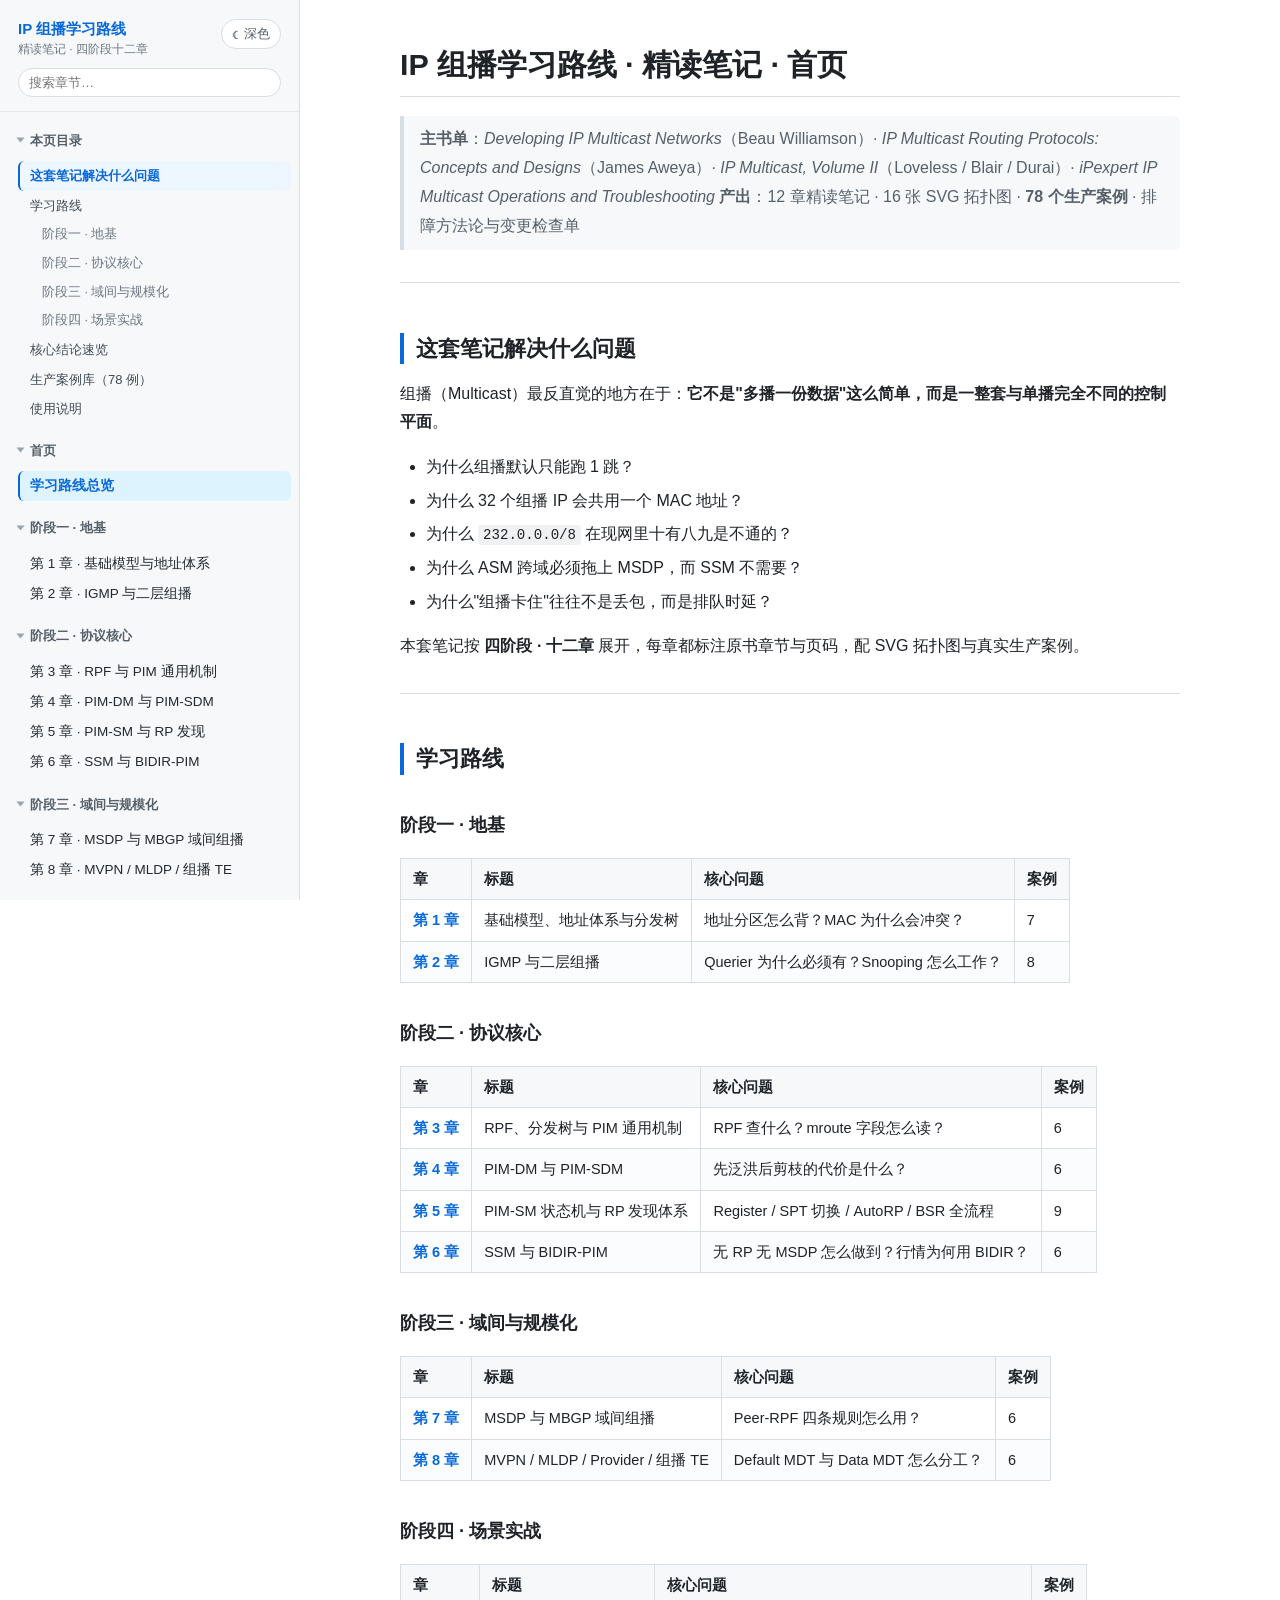
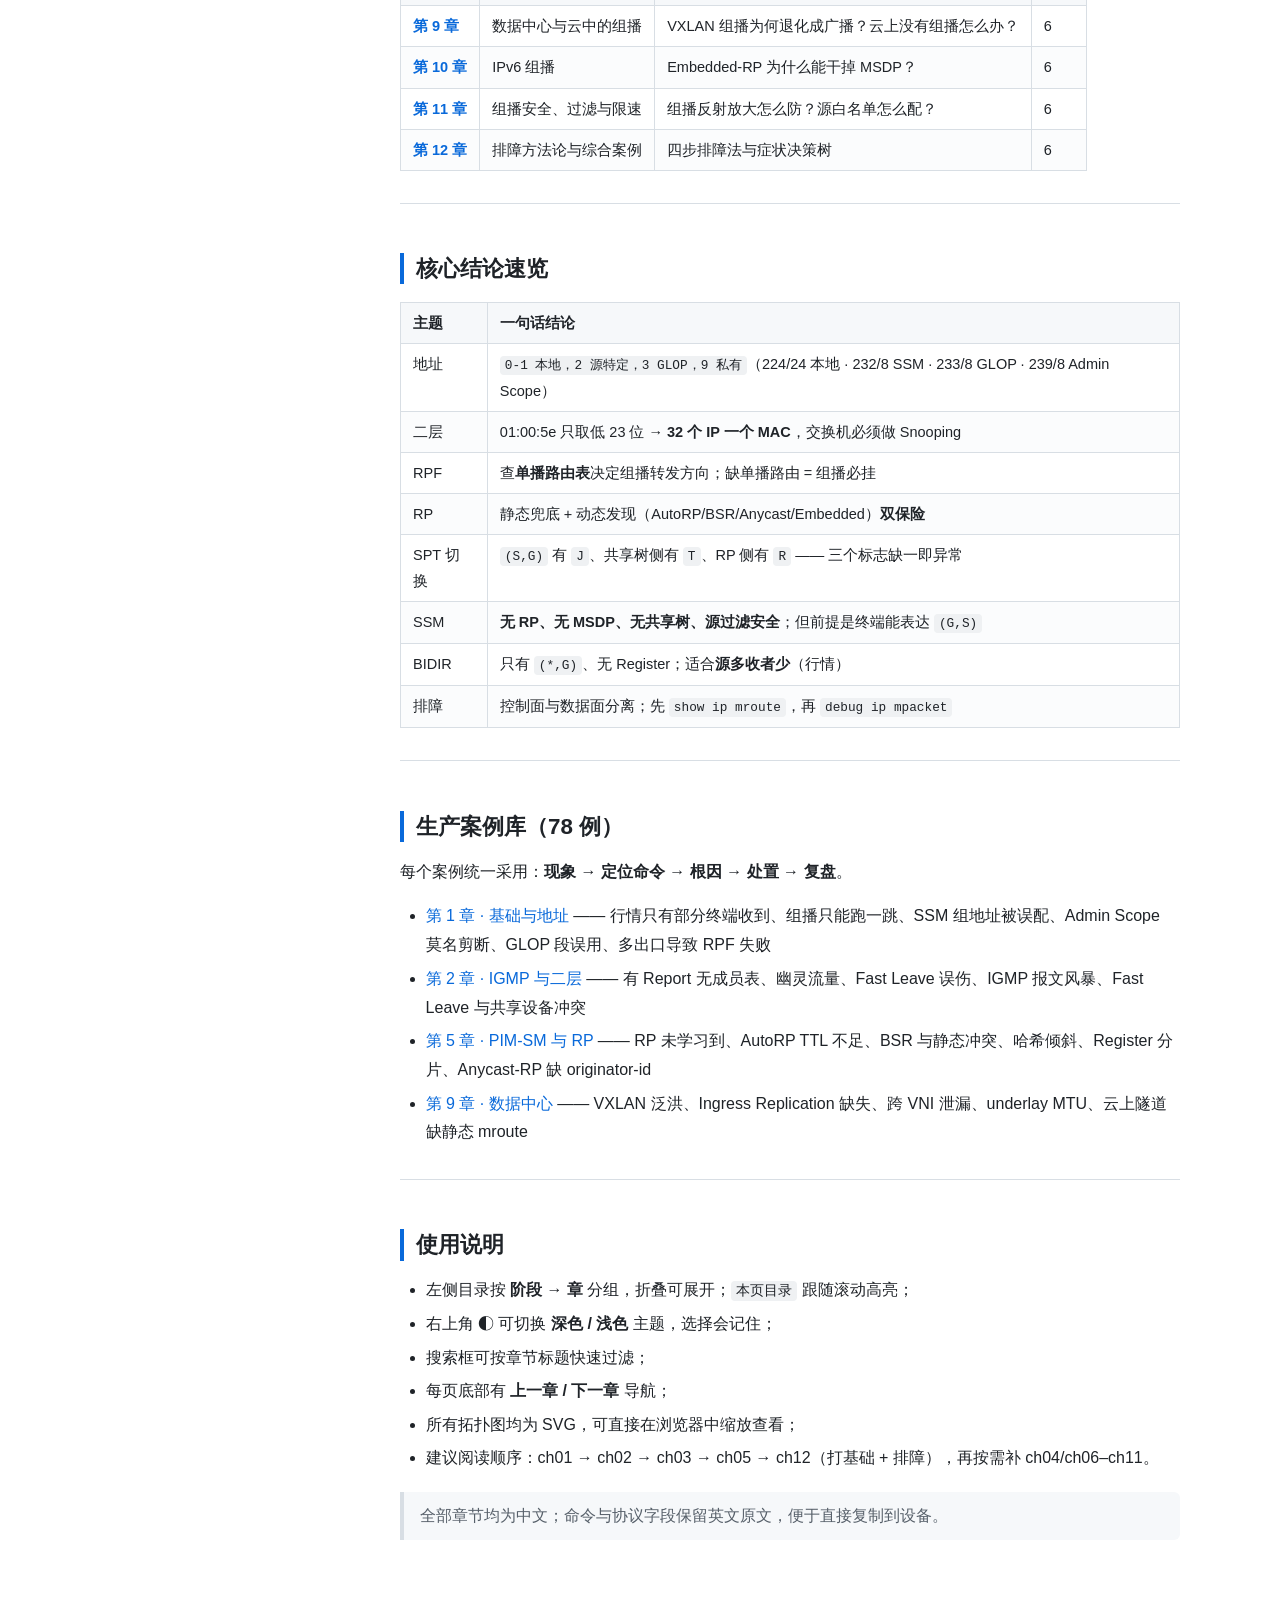
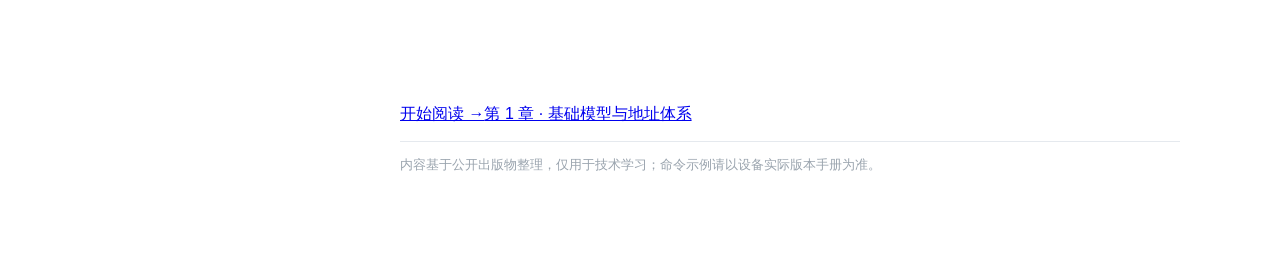
==== index.html @ 92fbea59 "IP 组播学习路线：四阶段十二章精读笔记 + 静态站点" ====
<!DOCTYPE html>
<html lang="zh-CN">
<head>
<meta charset="utf-8">
<meta name="viewport" content="width=device-width, initial-scale=1">
<title>学习路线总览 · IP 组播学习路线</title>
<meta name="description" content="IP 组播学习路线：四阶段十二章精读笔记，78 个生产案例，16 张 SVG 拓扑图。">
<link rel="icon" href="data:image/svg+xml,<svg xmlns='http://www.w3.org/2000/svg' viewBox='0 0 32 32'><rect width='32' height='32' rx='6' fill='%230969da'/><circle cx='16' cy='16' r='4' fill='white'/><circle cx='16' cy='6' r='2.6' fill='white'/><circle cx='25' cy='21' r='2.6' fill='white'/><circle cx='7' cy='21' r='2.6' fill='white'/><path d='M16 10.6V8.6M18.9 17.6l3.4 2M13.1 17.6l-3.4 2' stroke='white' stroke-width='1.6'/></svg>">
<link rel="stylesheet" href="assets/css/site.css">
<script>
/* 尽早写入主题，避免刷新时闪白 */
(function () {
  var saved = null;
  try { saved = localStorage.getItem('mc-theme'); } catch (e) {}
  var dark = window.matchMedia && window.matchMedia('(prefers-color-scheme: dark)').matches;
  document.documentElement.setAttribute('data-theme', saved || (dark ? 'dark' : 'light'));
})();
</script>
</head>
<body>
<div class="progress" id="progress"></div>
<input type="checkbox" id="nav-toggle" hidden>
<label for="nav-toggle" class="nav-toggle-btn">☰ 目录</label>

<button type="button" class="theme-toggle floating" data-theme-toggle aria-label="切换深色/浅色主题" title="切换深色/浅色主题">
  <span class="theme-icon" aria-hidden="true">◐</span><span class="theme-text">深色</span>
</button>

<aside class="sidebar">
  <div class="brand">
    <div class="brand-row">
      <a href="index.html">IP 组播学习路线<span>精读笔记 · 四阶段十二章</span></a>
      <button type="button" class="theme-toggle" data-theme-toggle aria-label="切换深色/浅色主题" title="切换深色/浅色主题">
        <span class="theme-icon" aria-hidden="true">◐</span><span class="theme-text">深色</span>
      </button>
    </div>
    <div class="search-wrap">
      <input type="search" id="nav-search" placeholder="搜索章节…" autocomplete="off" aria-label="搜索章节">
    </div>
  </div>

  <nav class="nav">
    <details class="group" id="page-toc-group" open>
      <summary>本页目录</summary>
      <ul class="toc" id="toc-list"></ul>
    </details>

    <details class="group" id="home-group" open>
      <summary>首页</summary>
      <ul><li><a href="index.html" data-path="index.html">学习路线总览</a></li></ul>
    </details>
    <details class="group part" data-part="阶段一" open>
      <summary>阶段一 · 地基</summary>
      <ul>
        <li><a href="chapters/ch01-basics.html" data-path="chapters/ch01-basics.html">第 1 章 · 基础模型与地址体系</a></li>
        <li><a href="chapters/ch02-igmp-l2.html" data-path="chapters/ch02-igmp-l2.html">第 2 章 · IGMP 与二层组播</a></li>
      </ul>
    </details>
    <details class="group part" data-part="阶段二" open>
      <summary>阶段二 · 协议核心</summary>
      <ul>
        <li><a href="chapters/ch03-rpf-pim-basics.html" data-path="chapters/ch03-rpf-pim-basics.html">第 3 章 · RPF 与 PIM 通用机制</a></li>
        <li><a href="chapters/ch04-pim-dm.html" data-path="chapters/ch04-pim-dm.html">第 4 章 · PIM-DM 与 PIM-SDM</a></li>
        <li><a href="chapters/ch05-pim-sm-rp.html" data-path="chapters/ch05-pim-sm-rp.html">第 5 章 · PIM-SM 与 RP 发现</a></li>
        <li><a href="chapters/ch06-ssm-bidir.html" data-path="chapters/ch06-ssm-bidir.html">第 6 章 · SSM 与 BIDIR-PIM</a></li>
      </ul>
    </details>
    <details class="group part" data-part="阶段三" open>
      <summary>阶段三 · 域间与规模化</summary>
      <ul>
        <li><a href="chapters/ch07-msdp-mbgp.html" data-path="chapters/ch07-msdp-mbgp.html">第 7 章 · MSDP 与 MBGP 域间组播</a></li>
        <li><a href="chapters/ch08-mvpn-scale.html" data-path="chapters/ch08-mvpn-scale.html">第 8 章 · MVPN / MLDP / 组播 TE</a></li>
      </ul>
    </details>
    <details class="group part" data-part="阶段四" open>
      <summary>阶段四 · 场景实战</summary>
      <ul>
        <li><a href="chapters/ch09-datacenter-cloud.html" data-path="chapters/ch09-datacenter-cloud.html">第 9 章 · 数据中心与云中的组播</a></li>
        <li><a href="chapters/ch10-ipv6-multicast.html" data-path="chapters/ch10-ipv6-multicast.html">第 10 章 · IPv6 组播</a></li>
        <li><a href="chapters/ch11-security.html" data-path="chapters/ch11-security.html">第 11 章 · 组播安全与过滤</a></li>
        <li><a href="chapters/ch12-troubleshooting.html" data-path="chapters/ch12-troubleshooting.html">第 12 章 · 排障方法论</a></li>
      </ul>
    </details>
  </nav>
</aside>

<label for="nav-toggle" class="backdrop"></label>

<main class="main">
  <article class="content">
<h1 id="ip">IP 组播学习路线 · 精读笔记 · 首页</h1>
<blockquote>
<p><strong>主书单</strong>：<em>Developing IP Multicast Networks</em>（Beau Williamson）· <em>IP Multicast Routing Protocols: Concepts and Designs</em>（James Aweya）· <em>IP Multicast, Volume II</em>（Loveless / Blair / Durai）· <em>iPexpert IP Multicast Operations and Troubleshooting</em>
<strong>产出</strong>：12 章精读笔记 · 16 张 SVG 拓扑图 · <strong>78 个生产案例</strong> · 排障方法论与变更检查单</p>
</blockquote>
<hr />
<h2 id="_1">这套笔记解决什么问题</h2>
<p>组播（Multicast）最反直觉的地方在于：<strong>它不是"多播一份数据"这么简单，而是一整套与单播完全不同的控制平面</strong>。</p>
<ul>
<li>为什么组播默认只能跑 1 跳？</li>
<li>为什么 32 个组播 IP 会共用一个 MAC 地址？</li>
<li>为什么 <code>232.0.0.0/8</code> 在现网里十有八九是不通的？</li>
<li>为什么 ASM 跨域必须拖上 MSDP，而 SSM 不需要？</li>
<li>为什么"组播卡住"往往不是丢包，而是排队时延？</li>
</ul>
<p>本套笔记按 <strong>四阶段 · 十二章</strong> 展开，每章都标注原书章节与页码，配 SVG 拓扑图与真实生产案例。</p>
<hr />
<h2 id="_2">学习路线</h2>
<h3 id="_3">阶段一 · 地基</h3>
<table>
<thead>
<tr>
<th>章</th>
<th>标题</th>
<th>核心问题</th>
<th>案例</th>
</tr>
</thead>
<tbody>
<tr>
<td><a href="chapters/ch01-basics.html">第 1 章</a></td>
<td>基础模型、地址体系与分发树</td>
<td>地址分区怎么背？MAC 为什么会冲突？</td>
<td>7</td>
</tr>
<tr>
<td><a href="chapters/ch02-igmp-l2.html">第 2 章</a></td>
<td>IGMP 与二层组播</td>
<td>Querier 为什么必须有？Snooping 怎么工作？</td>
<td>8</td>
</tr>
</tbody>
</table>
<h3 id="_4">阶段二 · 协议核心</h3>
<table>
<thead>
<tr>
<th>章</th>
<th>标题</th>
<th>核心问题</th>
<th>案例</th>
</tr>
</thead>
<tbody>
<tr>
<td><a href="chapters/ch03-rpf-pim-basics.html">第 3 章</a></td>
<td>RPF、分发树与 PIM 通用机制</td>
<td>RPF 查什么？mroute 字段怎么读？</td>
<td>6</td>
</tr>
<tr>
<td><a href="chapters/ch04-pim-dm.html">第 4 章</a></td>
<td>PIM-DM 与 PIM-SDM</td>
<td>先泛洪后剪枝的代价是什么？</td>
<td>6</td>
</tr>
<tr>
<td><a href="chapters/ch05-pim-sm-rp.html">第 5 章</a></td>
<td>PIM-SM 状态机与 RP 发现体系</td>
<td>Register / SPT 切换 / AutoRP / BSR 全流程</td>
<td>9</td>
</tr>
<tr>
<td><a href="chapters/ch06-ssm-bidir.html">第 6 章</a></td>
<td>SSM 与 BIDIR-PIM</td>
<td>无 RP 无 MSDP 怎么做到？行情为何用 BIDIR？</td>
<td>6</td>
</tr>
</tbody>
</table>
<h3 id="_5">阶段三 · 域间与规模化</h3>
<table>
<thead>
<tr>
<th>章</th>
<th>标题</th>
<th>核心问题</th>
<th>案例</th>
</tr>
</thead>
<tbody>
<tr>
<td><a href="chapters/ch07-msdp-mbgp.html">第 7 章</a></td>
<td>MSDP 与 MBGP 域间组播</td>
<td>Peer-RPF 四条规则怎么用？</td>
<td>6</td>
</tr>
<tr>
<td><a href="chapters/ch08-mvpn-scale.html">第 8 章</a></td>
<td>MVPN / MLDP / Provider / 组播 TE</td>
<td>Default MDT 与 Data MDT 怎么分工？</td>
<td>6</td>
</tr>
</tbody>
</table>
<h3 id="_6">阶段四 · 场景实战</h3>
<table>
<thead>
<tr>
<th>章</th>
<th>标题</th>
<th>核心问题</th>
<th>案例</th>
</tr>
</thead>
<tbody>
<tr>
<td><a href="chapters/ch09-datacenter-cloud.html">第 9 章</a></td>
<td>数据中心与云中的组播</td>
<td>VXLAN 组播为何退化成广播？云上没有组播怎么办？</td>
<td>6</td>
</tr>
<tr>
<td><a href="chapters/ch10-ipv6-multicast.html">第 10 章</a></td>
<td>IPv6 组播</td>
<td>Embedded-RP 为什么能干掉 MSDP？</td>
<td>6</td>
</tr>
<tr>
<td><a href="chapters/ch11-security.html">第 11 章</a></td>
<td>组播安全、过滤与限速</td>
<td>组播反射放大怎么防？源白名单怎么配？</td>
<td>6</td>
</tr>
<tr>
<td><a href="chapters/ch12-troubleshooting.html">第 12 章</a></td>
<td>排障方法论与综合案例</td>
<td>四步排障法与症状决策树</td>
<td>6</td>
</tr>
</tbody>
</table>
<hr />
<h2 id="_7">核心结论速览</h2>
<table>
<thead>
<tr>
<th>主题</th>
<th>一句话结论</th>
</tr>
</thead>
<tbody>
<tr>
<td>地址</td>
<td><code>0-1 本地，2 源特定，3 GLOP，9 私有</code>（224/24 本地 · 232/8 SSM · 233/8 GLOP · 239/8 Admin Scope）</td>
</tr>
<tr>
<td>二层</td>
<td>01:00:5e 只取低 23 位 → <strong>32 个 IP 一个 MAC</strong>，交换机必须做 Snooping</td>
</tr>
<tr>
<td>RPF</td>
<td>查<strong>单播路由表</strong>决定组播转发方向；缺单播路由 = 组播必挂</td>
</tr>
<tr>
<td>RP</td>
<td>静态兜底 + 动态发现（AutoRP/BSR/Anycast/Embedded）<strong>双保险</strong></td>
</tr>
<tr>
<td>SPT 切换</td>
<td><code>(S,G)</code> 有 <code>J</code>、共享树侧有 <code>T</code>、RP 侧有 <code>R</code> —— 三个标志缺一即异常</td>
</tr>
<tr>
<td>SSM</td>
<td><strong>无 RP、无 MSDP、无共享树、源过滤安全</strong>；但前提是终端能表达 <code>(G,S)</code></td>
</tr>
<tr>
<td>BIDIR</td>
<td>只有 <code>(*,G)</code>、无 Register；适合<strong>源多收者少</strong>（行情）</td>
</tr>
<tr>
<td>排障</td>
<td>控制面与数据面分离；先 <code>show ip mroute</code>，再 <code>debug ip mpacket</code></td>
</tr>
</tbody>
</table>
<hr />
<h2 id="78">生产案例库（78 例）</h2>
<p>每个案例统一采用：<strong>现象 → 定位命令 → 根因 → 处置 → 复盘</strong>。</p>
<ul>
<li><a href="chapters/ch01-basics.html">第 1 章 · 基础与地址</a> —— 行情只有部分终端收到、组播只能跑一跳、SSM 组地址被误配、Admin Scope 莫名剪断、GLOP 段误用、多出口导致 RPF 失败</li>
<li><a href="chapters/ch02-igmp-l2.html">第 2 章 · IGMP 与二层</a> —— 有 Report 无成员表、幽灵流量、Fast Leave 误伤、IGMP 报文风暴、Fast Leave 与共享设备冲突</li>
<li><a href="chapters/ch05-pim-sm-rp.html">第 5 章 · PIM-SM 与 RP</a> —— RP 未学习到、AutoRP TTL 不足、BSR 与静态冲突、哈希倾斜、Register 分片、Anycast-RP 缺 originator-id</li>
<li><a href="chapters/ch09-datacenter-cloud.html">第 9 章 · 数据中心</a> —— VXLAN 泛洪、Ingress Replication 缺失、跨 VNI 泄漏、underlay MTU、云上隧道缺静态 mroute</li>
</ul>
<hr />
<h2 id="_8">使用说明</h2>
<ul>
<li>左侧目录按 <strong>阶段 → 章</strong> 分组，折叠可展开；<code>本页目录</code> 跟随滚动高亮；</li>
<li>右上角 ◐ 可切换 <strong>深色 / 浅色</strong> 主题，选择会记住；</li>
<li>搜索框可按章节标题快速过滤；</li>
<li>每页底部有 <strong>上一章 / 下一章</strong> 导航；</li>
<li>所有拓扑图均为 SVG，可直接在浏览器中缩放查看；</li>
<li>建议阅读顺序：ch01 → ch02 → ch03 → ch05 → ch12（打基础 + 排障），再按需补 ch04/ch06–ch11。</li>
</ul>
<blockquote>
<p>全部章节均为中文；命令与协议字段保留英文原文，便于直接复制到设备。</p>
</blockquote>
  </article>
  <footer class="page-foot">
<a class="next" href="chapters/ch01-basics.html"><span class="dir">开始阅读 →</span><span class="ttl">第 1 章 · 基础模型与地址体系</span></a>
    <p class="foot-note">内容基于公开出版物整理，仅用于技术学习；命令示例请以设备实际版本手册为准。</p>
  </footer>
</main>

<button type="button" class="to-top" id="to-top" aria-label="回到顶部" title="回到顶部">↑</button>

<script>
(function () {
  var content = document.querySelector('.content');
  var here = location.pathname;

  /* ---------- 当前章节高亮 + 展开所属分组 ---------- */
  var active = null;
  document.querySelectorAll('.nav a[data-path]').forEach(function (a) {
    if (here.indexOf('/' + a.dataset.path) !== -1 || here.indexOf(a.dataset.path) !== -1) {
      a.classList.add('active');
      active = a;
    }
  });
  if (active) {
    var g = active.closest('details');
    if (g) g.open = true;
  }

  /* ---------- 生成本页目录（取 h2 / h3） ---------- */
  var heads = content ? content.querySelectorAll('h2, h3') : [];
  var tocList = document.getElementById('toc-list');
  heads.forEach(function (h, i) {
    h.id = 'sec-' + (i + 1);
    var li = document.createElement('li');
    li.className = h.tagName === 'H3' ? 'lvl3' : 'lvl2';
    var a = document.createElement('a');
    a.href = '#' + h.id;
    a.textContent = h.textContent.trim();
    li.appendChild(a);
    tocList.appendChild(li);
  });
  if (!heads.length) {
    var g = document.getElementById('page-toc-group');
    if (g) g.remove();
  }

  /* ---------- 目录滚动高亮 ---------- */
  if (heads.length) {
    var links = tocList.querySelectorAll('a');
    var onScroll = function () {
      var idx = 0;
      heads.forEach(function (h, i) {
        if (h.getBoundingClientRect().top <= 100) idx = i;
      });
      links.forEach(function (a, i) { a.classList.toggle('active', i === idx); });
    };
    window.addEventListener('scroll', onScroll, { passive: true });
    onScroll();
  }

  /* ---------- 阅读进度条 ---------- */
  var bar = document.getElementById('progress');
  function paintProgress() {
    if (!bar) return;
    var h = document.documentElement.scrollHeight - window.innerHeight;
    var p = h > 0 ? (window.scrollY / h) * 100 : 0;
    bar.style.width = Math.min(100, Math.max(0, p)) + '%';
  }
  window.addEventListener('scroll', paintProgress, { passive: true });
  paintProgress();

  /* ---------- 回到顶部 ---------- */
  var top = document.getElementById('to-top');
  if (top) {
    top.addEventListener('click', function () { window.scrollTo({ top: 0, behavior: 'smooth' }); });
    window.addEventListener('scroll', function () {
      top.style.opacity = window.scrollY > 400 ? '1' : '0';
    }, { passive: true });
  }

  /* ---------- 侧栏搜索过滤 ---------- */
  var search = document.getElementById('nav-search');
  if (search) {
    search.addEventListener('input', function () {
      var q = search.value.trim().toLowerCase();
      document.querySelectorAll('.nav .group.part').forEach(function (grp) {
        var hit = 0;
        grp.querySelectorAll('li').forEach(function (li) {
          var t = (li.textContent || '').toLowerCase();
          var ok = !q || t.indexOf(q) !== -1;
          li.style.display = ok ? '' : 'none';
          if (ok) hit++;
        });
        grp.style.display = hit ? '' : 'none';
        if (q && hit) grp.open = true;
      });
    });
  }

  /* ---------- 代码块复制按钮 ---------- */
  document.querySelectorAll('.content pre').forEach(function (pre) {
    var btn = document.createElement('button');
    btn.className = 'copy-btn';
    btn.type = 'button';
    btn.textContent = '复制';
    btn.addEventListener('click', function () {
      var code = pre.querySelector('code');
      var text = code ? code.innerText : pre.innerText;
      navigator.clipboard.writeText(text).then(function () {
        btn.textContent = '已复制';
        setTimeout(function () { btn.textContent = '复制'; }, 1500);
      }).catch(function () { btn.textContent = '复制失败'; });
    });
    pre.appendChild(btn);
  });

  /* ---------- 移动端点目录后自动收起 ---------- */
  document.querySelectorAll('.nav a[data-path]').forEach(function (a) {
    a.addEventListener('click', function () {
      document.getElementById('nav-toggle').checked = false;
    });
  });

  /* ---------- 主题切换 ---------- */
  var root = document.documentElement;
  var mq = window.matchMedia ? window.matchMedia('(prefers-color-scheme: dark)') : null;

  function paintButtons(theme) {
    var dark = theme === 'dark';
    document.querySelectorAll('[data-theme-toggle]').forEach(function (btn) {
      btn.querySelector('.theme-icon').textContent = dark ? '☀' : '☾';
      btn.querySelector('.theme-text').textContent = dark ? '浅色' : '深色';
      btn.setAttribute('aria-pressed', dark ? 'true' : 'false');
      btn.title = dark ? '切换到浅色主题' : '切换到深色主题';
    });
  }

  function applyTheme(theme) {
    root.setAttribute('data-theme', theme);
    paintButtons(theme);
  }

  paintButtons(root.getAttribute('data-theme') || 'light');

  document.querySelectorAll('[data-theme-toggle]').forEach(function (btn) {
    btn.addEventListener('click', function () {
      var next = root.getAttribute('data-theme') === 'dark' ? 'light' : 'dark';
      applyTheme(next);
      try { localStorage.setItem('mc-theme', next); } catch (e) {}
    });
  });

  if (mq) {
    var onScheme = function (e) {
      var saved = null;
      try { saved = localStorage.getItem('mc-theme'); } catch (err) {}
      if (!saved) applyTheme(e.matches ? 'dark' : 'light');
    };
    if (mq.addEventListener) mq.addEventListener('change', onScheme);
    else if (mq.addListener) mq.addListener(onScheme);
  }
})();
</script>
</body>
</html>
---- assets/css/site.css ----
/* ---------- 主题变量 ---------- */
/* 浅色（默认）：html[data-theme="light"] 或未设置 */
:root,
html[data-theme="light"] {
  color-scheme: light;

  --bg: #fff;
  --text: #1f2328;
  --text-soft: #57606a;
  --text-muted: #6e7781;
  --text-faint: #9aa4ae;
  --nav-text: #24292f;
  --toc-text: #424a53;

  --sidebar-bg: #f6f8fa;
  --surface: #f6f8fa;
  --surface-2: #fbfcfd;
  --border: #d8dee4;
  --border-soft: #e5e9ee;

  --accent: #0969da;
  --accent-soft: #ddf4ff;
  --accent-softer: #eef6ff;

  --hover-bg: #eaeef2;
  --code-bg: #eff1f3;
  --pre-bg: #f6f8fa;
  --pre-border: #e5e9ee;

  --shadow: rgba(0, 0, 0, .12);
  --shadow-sm: rgba(0, 0, 0, .06);
  --backdrop: rgba(0, 0, 0, .28);

  --hl-comment: #6e7781;
  --hl-keyword: #cf222e;
  --hl-string: #0a3069;
  --hl-name: #953800;
  --hl-number: #0550ae;
}

/* 深色 */
html[data-theme="dark"] {
  color-scheme: dark;

  --bg: #0d1117;
  --text: #e6edf3;
  --text-soft: #a7b1bd;
  --text-muted: #8b949e;
  --text-faint: #6a737d;
  --nav-text: #c9d1d9;
  --toc-text: #a7b1bd;

  --sidebar-bg: #161b22;
  --surface: #161b22;
  --surface-2: #10151c;
  --border: #30363d;
  --border-soft: #21262d;

  --accent: #58a6ff;
  --accent-soft: rgba(56, 139, 253, .18);
  --accent-softer: rgba(56, 139, 253, .10);

  --hover-bg: #21262d;
  --code-bg: rgba(110, 118, 129, .28);
  --pre-bg: #161b22;
  --pre-border: #30363d;

  --shadow: rgba(0, 0, 0, .6);
  --shadow-sm: rgba(0, 0, 0, .5);
  --backdrop: rgba(0, 0, 0, .6);

  --hl-comment: #8b949e;
  --hl-keyword: #ff7b72;
  --hl-string: #a5d6ff;
  --hl-name: #ffa657;
  --hl-number: #79c0ff;
}

/* ---------- 基础 ---------- */
* { box-sizing: border-box; }

html { scroll-behavior: smooth; }

body {
  margin: 0;
  font-family: -apple-system, BlinkMacSystemFont, "Segoe UI", "PingFang SC",
               "Hiragino Sans GB", "Microsoft YaHei", "Source Han Sans SC", sans-serif;
  font-size: 16px;
  line-height: 1.8;
  color: var(--text);
  background: var(--bg);
  -webkit-font-smoothing: antialiased;
  transition: background-color .18s ease, color .18s ease;
}

/* ---------- 主题切换按钮 ---------- */
.theme-toggle {
  display: inline-flex;
  align-items: center;
  gap: 5px;
  padding: 4px 10px;
  font-family: inherit;
  font-size: 12.5px;
  line-height: 1.6;
  color: var(--text-soft);
  background: var(--bg);
  border: 1px solid var(--border);
  border-radius: 999px;
  cursor: pointer;
  white-space: nowrap;
  transition: background-color .15s ease, color .15s ease, border-color .15s ease;
}
.theme-toggle:hover {
  background: var(--hover-bg);
  color: var(--text);
}
.theme-toggle:focus-visible {
  outline: 2px solid var(--accent);
  outline-offset: 2px;
}
.theme-toggle .theme-icon { font-size: 13px; line-height: 1; }

/* 移动端用的浮动按钮，桌面隐藏 */
.theme-toggle.floating { display: none; }

/* ---------- 左侧栏 ---------- */
.sidebar {
  position: fixed;
  top: 0; left: 0; bottom: 0;
  width: 300px;
  display: flex;
  flex-direction: column;
  background: var(--sidebar-bg);
  border-right: 1px solid var(--border);
  overflow-y: auto;
  z-index: 20;
}

.brand {
  padding: 18px 18px 14px;
  border-bottom: 1px solid var(--border-soft);
}
.brand-row {
  display: flex;
  align-items: flex-start;
  justify-content: space-between;
  gap: 10px;
}
.brand a {
  display: block;
  font-size: 15px;
  font-weight: 700;
  color: var(--accent);
  text-decoration: none;
  line-height: 1.4;
}
.brand a span {
  display: block;
  font-size: 12px;
  font-weight: 400;
  color: var(--text-muted);
  margin-top: 2px;
}
.brand .theme-toggle { flex: none; margin-top: 1px; }

.nav { padding: 10px 8px 40px; }

/* 下拉分组 */
.group {
  margin-bottom: 2px;
}
.group > summary {
  display: flex;
  align-items: center;
  gap: 7px;
  padding: 7px 10px;
  font-size: 13px;
  font-weight: 600;
  color: var(--text-soft);
  border-radius: 6px;
  cursor: pointer;
  user-select: none;
  list-style: none;
}
.group > summary::-webkit-details-marker { display: none; }
.group > summary::before {
  content: "";
  flex: none;
  width: 0; height: 0;
  border-left: 5px solid var(--text-faint);
  border-top: 4px solid transparent;
  border-bottom: 4px solid transparent;
  transition: transform .15s ease;
}
.group[open] > summary::before { transform: rotate(90deg); }
.group > summary:hover { background: var(--hover-bg); }

.nav ul {
  list-style: none;
  margin: 0;
  padding: 2px 0 6px 10px;
}

.nav li a {
  display: block;
  padding: 5px 10px;
  font-size: 13.5px;
  line-height: 1.5;
  color: var(--nav-text);
  text-decoration: none;
  border-radius: 6px;
  border-left: 2px solid transparent;
}
.nav li a:hover { background: var(--hover-bg); }
.nav li a.active {
  background: var(--accent-soft);
  color: var(--accent);
  font-weight: 600;
  border-left-color: var(--accent);
}

.nav li.pending {
  padding: 5px 10px;
  font-size: 13.5px;
  line-height: 1.5;
  color: var(--text-faint);
  border-left: 2px solid transparent;
}

/* 本页目录 */
.toc {
  max-height: 38vh;
  overflow-y: auto;
  scrollbar-width: thin;
  scrollbar-color: var(--border) transparent;
}
.toc::-webkit-scrollbar { width: 6px; }
.toc::-webkit-scrollbar-thumb { background: var(--border); border-radius: 3px; }
.toc li a { font-size: 13px; color: var(--toc-text); }
.toc li.lvl3 a { padding-left: 22px; font-size: 12.5px; color: var(--text-muted); }
.toc li a.active { background: var(--accent-softer); color: var(--accent); font-weight: 600; }

/* ---------- 正文 ---------- */
.main { margin-left: 300px; }

.content {
  max-width: 860px;
  margin: 0 auto;
  padding: 44px 40px 140px;
}

.content h1 {
  font-size: 1.9em;
  line-height: 1.35;
  margin: 0 0 .6em;
  padding-bottom: .35em;
  border-bottom: 1px solid var(--border);
  font-weight: 700;
}

.content h2 {
  font-size: 1.4em;
  line-height: 1.4;
  margin: 2.2em 0 .7em;
  padding-left: 12px;
  border-left: 4px solid var(--accent);
  font-weight: 700;
}

.content h3 {
  font-size: 1.15em;
  margin: 1.8em 0 .6em;
  color: var(--text);
  font-weight: 700;
}

.content h4 { font-size: 1em; margin: 1.4em 0 .5em; }

.content h2, .content h3, .content h4 { scroll-margin-top: 24px; }

.content p { margin: 0 0 1em; }

.content a { color: var(--accent); text-decoration: none; }
.content a:hover { text-decoration: underline; }

.content ul, .content ol { padding-left: 1.6em; margin: 0 0 1em; }
.content li { margin: .3em 0; }

.content strong { font-weight: 600; }

.content blockquote {
  margin: 1.2em 0;
  padding: .6em 1em;
  color: var(--text-soft);
  background: var(--surface);
  border-left: 4px solid var(--border);
  border-radius: 0 6px 6px 0;
}
.content blockquote p:last-child { margin-bottom: 0; }

.content hr {
  border: 0;
  border-top: 1px solid var(--border);
  margin: 2em 0;
}

/* 表格 */
.content table {
  display: block;
  width: max-content;
  max-width: 100%;
  overflow-x: auto;
  border-collapse: collapse;
  margin: 1.2em 0;
  font-size: 14.5px;
}
.content th, .content td {
  border: 1px solid var(--border);
  padding: 7px 12px;
  text-align: left;
  vertical-align: top;
}
.content th { background: var(--surface); font-weight: 600; }
.content tbody tr:nth-child(even) { background: var(--surface-2); }

/* 代码 */
.content code {
  font-family: ui-monospace, SFMono-Regular, "SF Mono", Consolas, "Liberation Mono", monospace;
  font-size: .88em;
  background: var(--code-bg);
  padding: 2px 5px;
  border-radius: 4px;
}
.content pre {
  background: var(--pre-bg);
  border: 1px solid var(--pre-border);
  border-radius: 8px;
  padding: 14px 16px;
  overflow-x: auto;
  margin: 1.2em 0;
  line-height: 1.6;
  color: var(--text);
}
.content pre code {
  background: none;
  padding: 0;
  font-size: 13px;
  color: inherit;
}

/* 语法高亮（Rouge 基础配色，随主题变化） */
.highlight .c, .highlight .c1, .highlight .cm { color: var(--hl-comment); font-style: italic; }
.highlight .k, .highlight .kd, .highlight .kn { color: var(--hl-keyword); }
.highlight .s, .highlight .s1, .highlight .s2 { color: var(--hl-string); }
.highlight .na, .highlight .nv { color: var(--hl-name); }
.highlight .mi, .highlight .mf { color: var(--hl-number); }

/* ---------- 移动端 ---------- */
.nav-toggle-btn { display: none; }
.backdrop { display: none; }

@media (max-width: 900px) {
  .sidebar {
    transform: translateX(-100%);
    transition: transform .22s ease;
    box-shadow: 2px 0 12px var(--shadow);
    width: 290px;
  }
  #nav-toggle:checked ~ .sidebar { transform: none; }

  .nav-toggle-btn {
    display: inline-flex;
    align-items: center;
    position: fixed;
    top: 10px; left: 10px;
    z-index: 50;
    padding: 6px 12px;
    font-size: 13px;
    font-weight: 600;
    color: var(--nav-text);
    background: var(--bg);
    border: 1px solid var(--border);
    border-radius: 6px;
    cursor: pointer;
    box-shadow: 0 1px 3px var(--shadow-sm);
  }

  /* 移动端：栏内按钮藏起来，改用右上角浮动按钮 */
  .brand .theme-toggle { display: none; }
  .theme-toggle.floating {
    display: inline-flex;
    position: fixed;
    top: 10px; right: 10px;
    z-index: 60;
    padding: 6px 11px;
    box-shadow: 0 1px 3px var(--shadow-sm);
  }
  .theme-toggle.floating .theme-text { display: none; }

  #nav-toggle:checked ~ .backdrop {
    display: block;
    position: fixed;
    inset: 0;
    background: var(--backdrop);
    z-index: 30;
  }

  .main { margin-left: 0; }
  .content { padding: 60px 18px 100px; }
  .content h1 { font-size: 1.6em; }
  .content table { font-size: 13.5px; }
}

/* ---------- 组播站点增强 ---------- */
.progress {
  position: fixed;
  top: 0; left: 0;
  height: 3px;
  width: 0;
  background: linear-gradient(90deg, var(--accent), #2da44e);
  z-index: 100;
  transition: width .08s linear;
}

.search-wrap { margin-top: 10px; }
.search-wrap input {
  width: 100%;
  padding: 6px 10px;
  font-family: inherit;
  font-size: 13px;
  color: var(--text);
  background: var(--bg);
  border: 1px solid var(--border);
  border-radius: 999px;
  outline: none;
}
.search-wrap input:focus {
  border-color: var(--accent);
  box-shadow: 0 0 0 3px var(--accent-soft);
}

/* 章节内图片（SVG 拓扑图） */
.content img {
  display: block;
  max-width: 100%;
  height: auto;
  margin: 1.4em auto;
  padding: 10px;
  background: var(--bg);
  border: 1px solid var(--border-soft);
  border-radius: 10px;
}

/* python-markdown 的 codehilite 容器与 Rouge 保持一致 */
.content .codehilite { position: relative; }
.content .codehilite pre { margin-top: 0; }

/* 代码复制按钮 */
.copy-btn {
  position: absolute;
  top: 8px; right: 8px;
  padding: 2px 9px;
  font-family: inherit;
  font-size: 11.5px;
  color: var(--text-soft);
  background: var(--bg);
  border: 1px solid var(--border);
  border-radius: 6px;
  cursor: pointer;
  opacity: 0;
  transition: opacity .15s ease;
}
.content pre:hover .copy-btn { opacity: 1; }
.copy-btn:hover { color: var(--accent); border-color: var(--accent); }

/* 上下章导航 */
.page-foot {
  max-width: 860px;
  margin: 0 auto;
  padding: 0 40px 80px;
}
.pn {
  display: flex;
  gap: 12px;
  margin: 20px 0 10px;
}
.pn a {
  flex: 1;
  display: block;
  padding: 12px 16px;
  border: 1px solid var(--border);
  border-radius: 10px;
  background: var(--surface);
  color: var(--text);
  text-decoration: none;
  transition: border-color .15s ease, transform .15s ease;
}
.pn a:hover { border-color: var(--accent); transform: translateY(-1px); }
.pn a.next { text-align: right; }
.pn .dir { display: block; font-size: 12px; color: var(--text-muted); }
.pn .ttl { display: block; font-size: 14px; font-weight: 600; color: var(--accent); margin-top: 2px; }
.foot-note { font-size: 12.5px; color: var(--text-faint); border-top: 1px solid var(--border-soft); padding-top: 12px; }

/* 回到顶部 */
.to-top {
  position: fixed;
  right: 22px; bottom: 22px;
  width: 38px; height: 38px;
  border-radius: 50%;
  border: 1px solid var(--border);
  background: var(--bg);
  color: var(--text-soft);
  font-size: 16px;
  cursor: pointer;
  opacity: 0;
  pointer-events: none;
  transition: opacity .2s ease;
  z-index: 40;
}
.to-top:hover { color: var(--accent); border-color: var(--accent); }

/* 首页表格里的章节链接 */
.content table a { font-weight: 600; }

@media (max-width: 900px) {
  .page-foot { padding: 0 18px 60px; }
  .pn { flex-direction: column; }
  .pn a.next { text-align: left; }
}
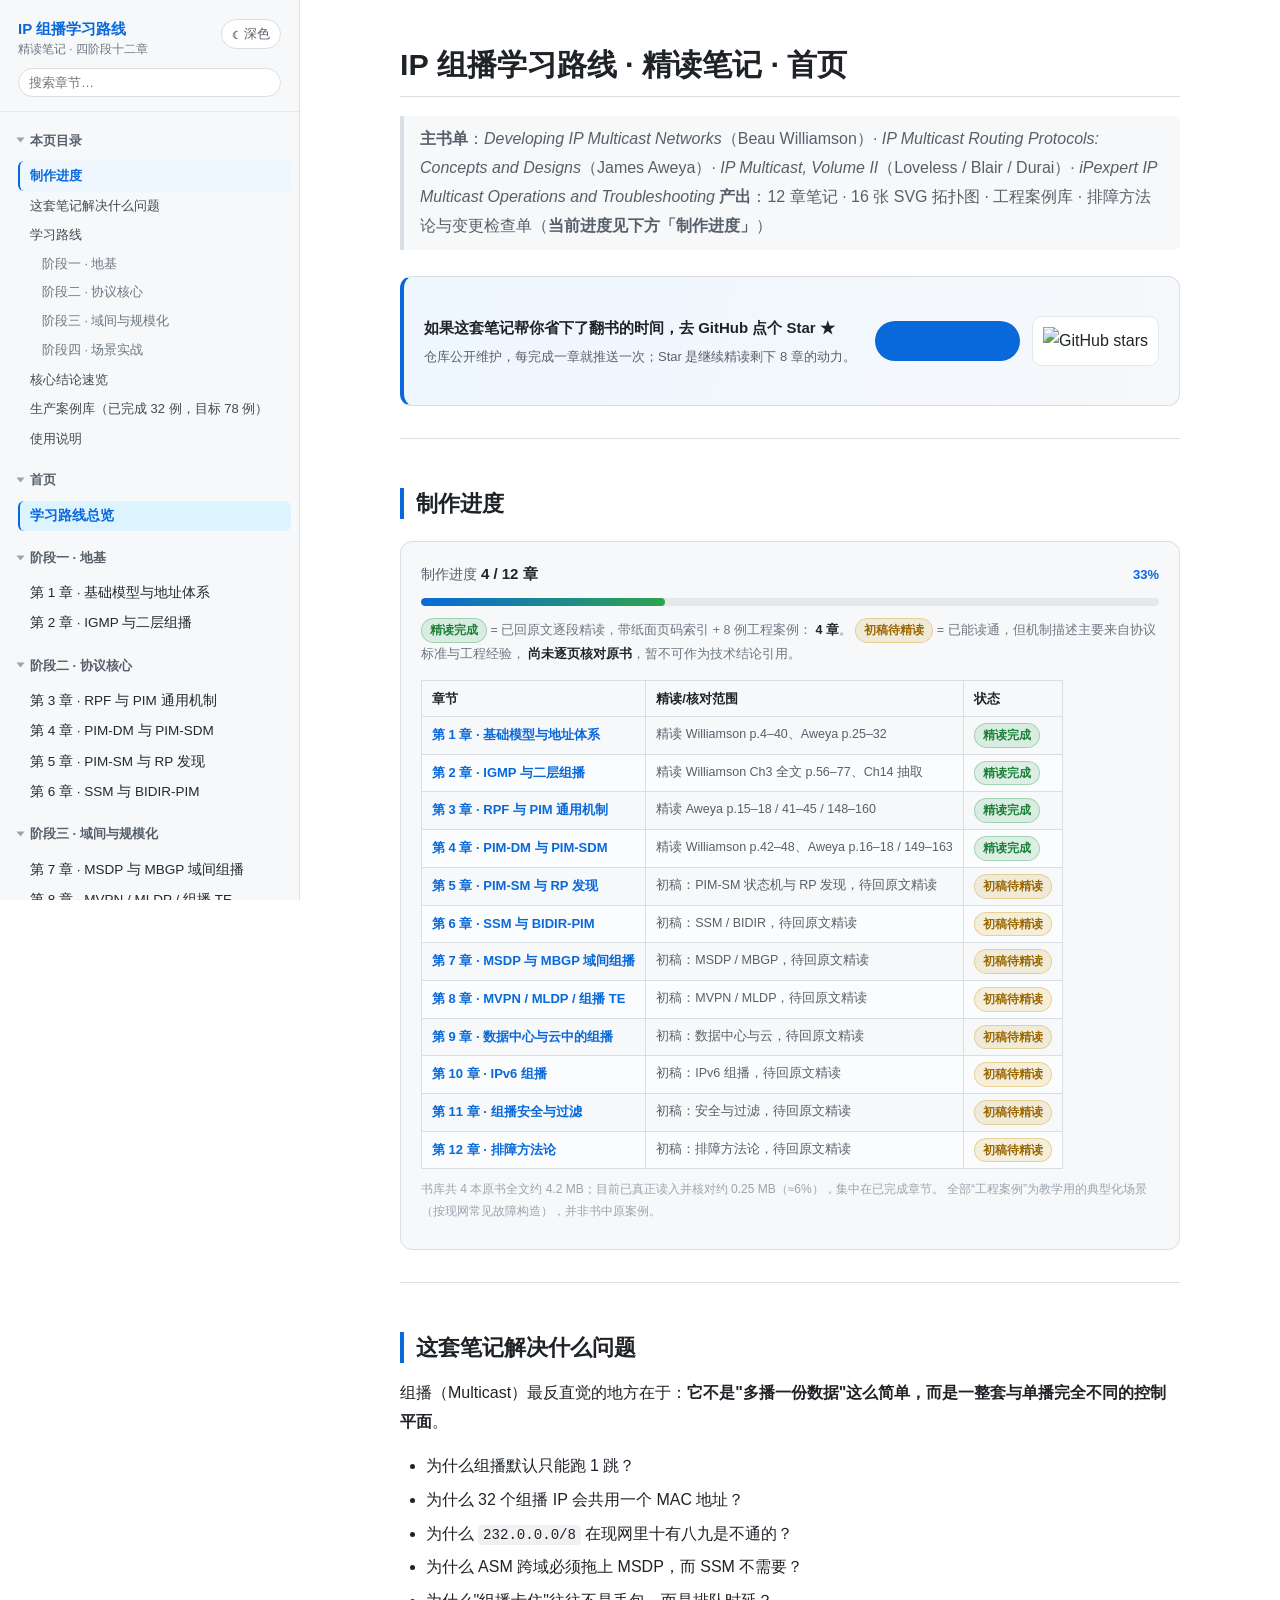
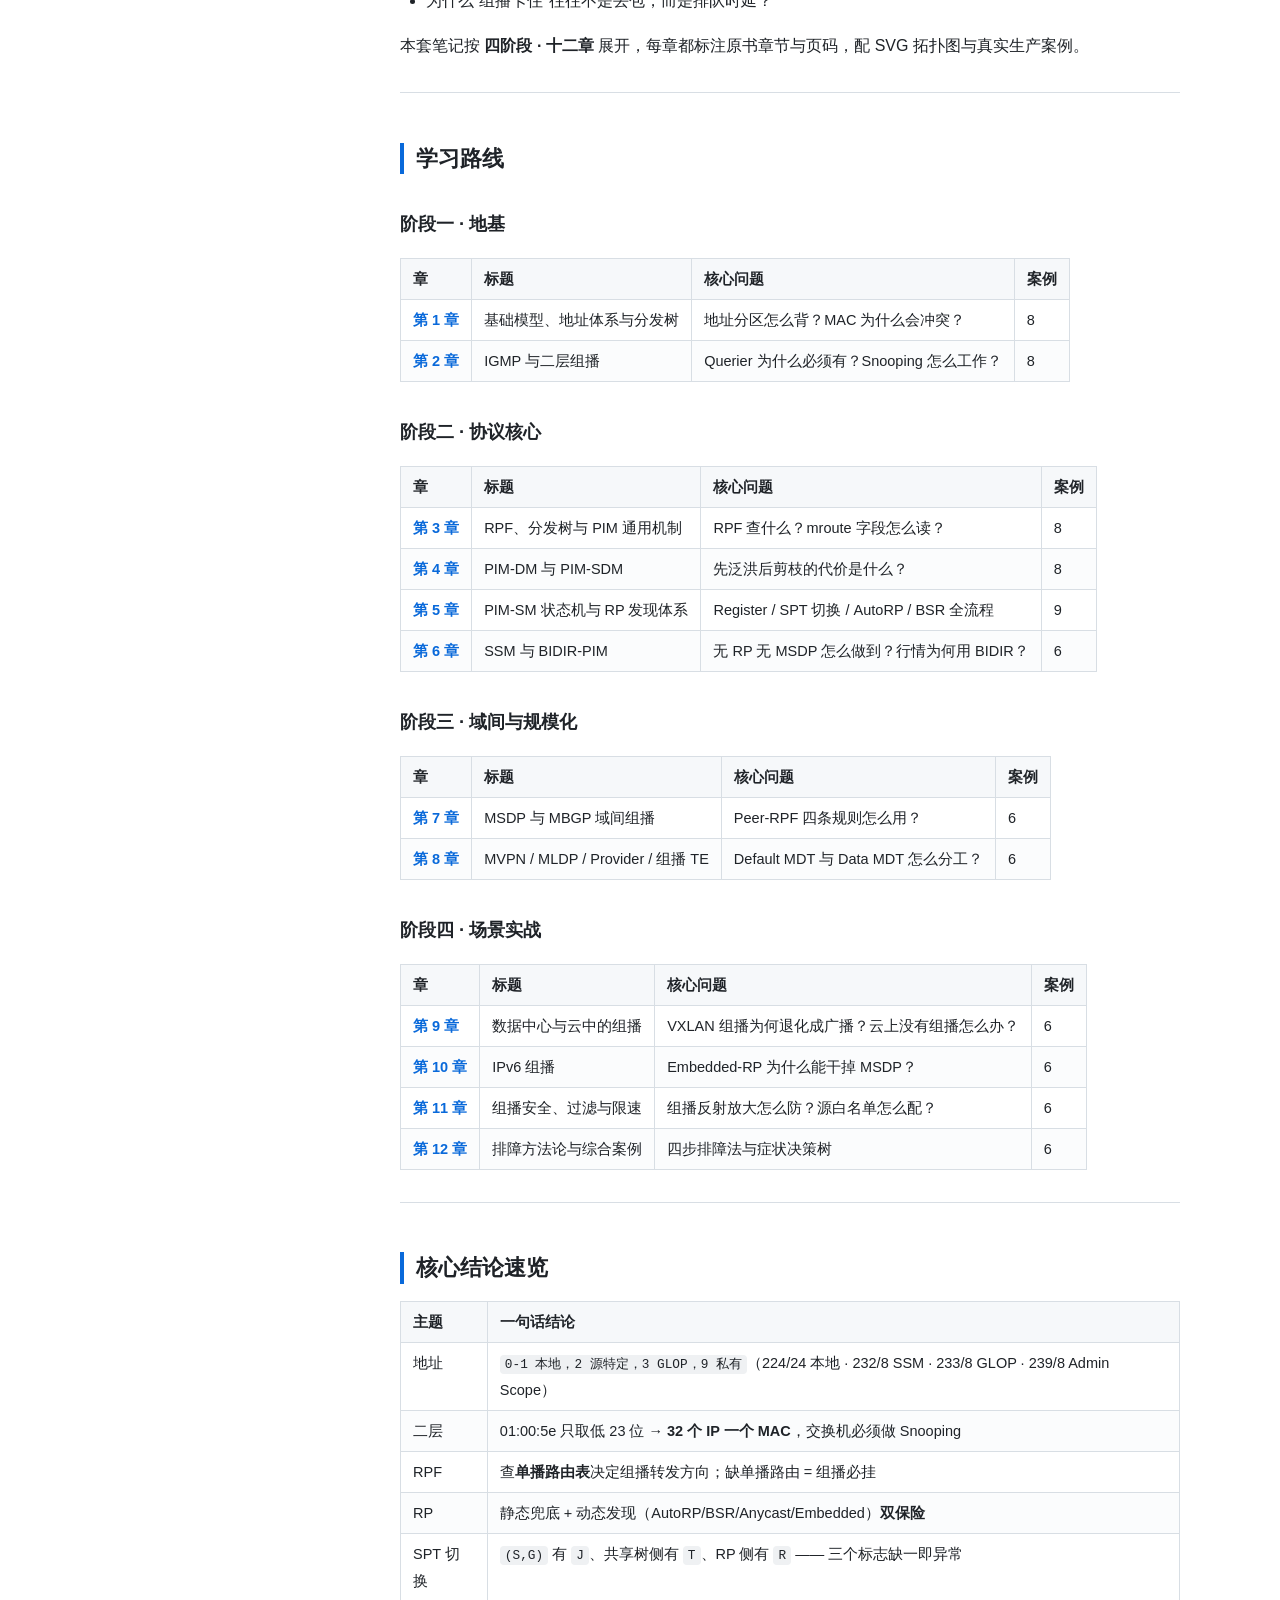
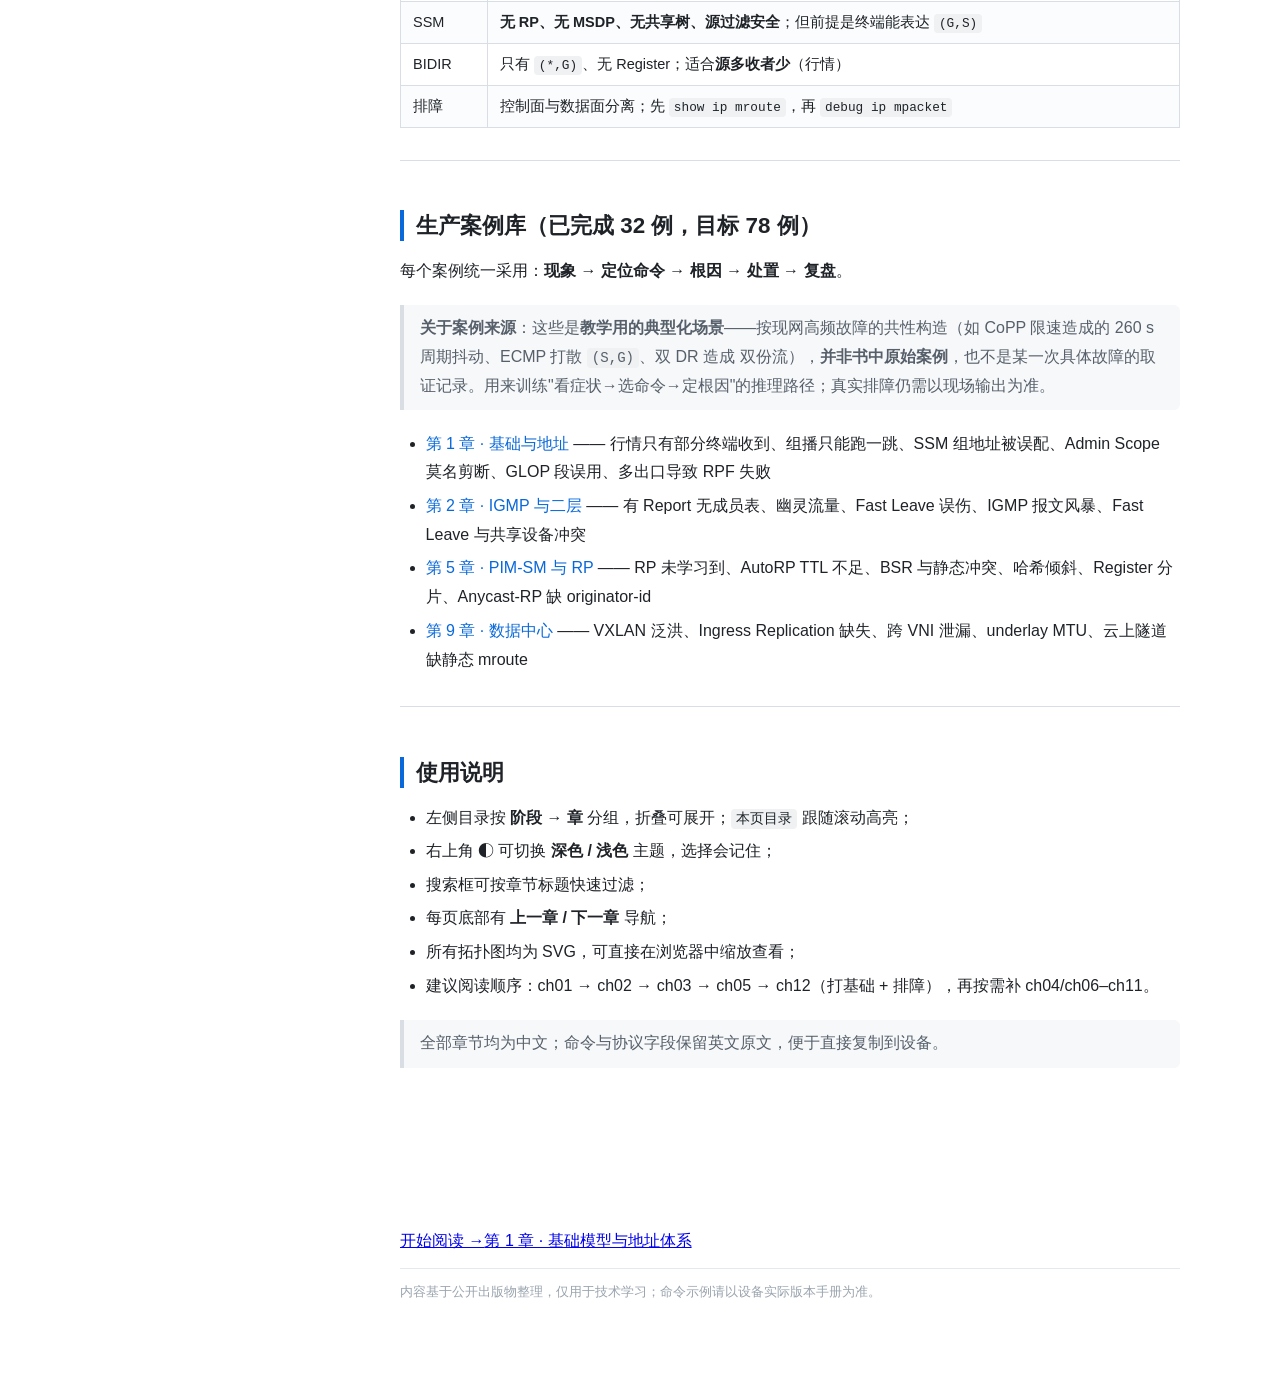
==== commit d5c678e6: "首页新增制作进度面板与求 Star 板块；案例来源与未精读章节明确标注" ====
--- a/index.html
+++ b/index.html
@@ -91,10 +91,58 @@
 <h1 id="ip">IP 组播学习路线 · 精读笔记 · 首页</h1>
 <blockquote>
 <p><strong>主书单</strong>：<em>Developing IP Multicast Networks</em>（Beau Williamson）· <em>IP Multicast Routing Protocols: Concepts and Designs</em>（James Aweya）· <em>IP Multicast, Volume II</em>（Loveless / Blair / Durai）· <em>iPexpert IP Multicast Operations and Troubleshooting</em>
-<strong>产出</strong>：12 章精读笔记 · 16 张 SVG 拓扑图 · <strong>78 个生产案例</strong> · 排障方法论与变更检查单</p>
+<strong>产出</strong>：12 章笔记 · 16 张 SVG 拓扑图 · 工程案例库 · 排障方法论与变更检查单（<strong>当前进度见下方「制作进度」</strong>）</p>
 </blockquote>
+<div class="star-cta">
+  <div class="star-text">
+    <strong>如果这套笔记帮你省下了翻书的时间，去 GitHub 点个 Star ★</strong>
+    <span>仓库公开维护，每完成一章就推送一次；Star 是继续精读剩下 8 章的动力。</span>
+  </div>
+  <div class="star-actions">
+    <a class="star-btn" href="https://github.com/huyushao521/multicast-book-notes" target="_blank" rel="noopener">★ Star on GitHub</a>
+    <img class="star-badge" alt="GitHub stars" src="https://img.shields.io/github/stars/huyushao521/multicast-book-notes?style=social">
+  </div>
+</div>
+
 <hr />
-<h2 id="_1">这套笔记解决什么问题</h2>
+<h2 id="_1">制作进度</h2>
+<div class="pg-box">
+  <div class="pg-head">
+    <span class="pg-title">制作进度 <b>4 / 12 章</b></span>
+    <span class="pg-pct">33%</span>
+  </div>
+  <div class="pg-bar"><i style="width:33%"></i></div>
+  <p class="pg-legend">
+    <span class="pg-pill pg-done">精读完成</span> = 已回原文逐段精读，带纸面页码索引 + 8 例工程案例：
+    <strong>4 章</strong>。
+    <span class="pg-pill pg-draft">初稿待精读</span> = 已能读通，但机制描述主要来自协议标准与工程经验，
+    <strong>尚未逐页核对原书</strong>，暂不可作为技术结论引用。
+  </p>
+  <table class="pg-table">
+    <thead><tr><th>章节</th><th>精读/核对范围</th><th>状态</th></tr></thead>
+    <tbody>
+<tr><td><a href="chapters/ch01-basics.html">第 1 章 · 基础模型与地址体系</a></td><td class="pg-note">精读 Williamson p.4–40、Aweya p.25–32</td><td><span class="pg-pill pg-done">精读完成</span></td></tr>
+<tr><td><a href="chapters/ch02-igmp-l2.html">第 2 章 · IGMP 与二层组播</a></td><td class="pg-note">精读 Williamson Ch3 全文 p.56–77、Ch14 抽取</td><td><span class="pg-pill pg-done">精读完成</span></td></tr>
+<tr><td><a href="chapters/ch03-rpf-pim-basics.html">第 3 章 · RPF 与 PIM 通用机制</a></td><td class="pg-note">精读 Aweya p.15–18 / 41–45 / 148–160</td><td><span class="pg-pill pg-done">精读完成</span></td></tr>
+<tr><td><a href="chapters/ch04-pim-dm.html">第 4 章 · PIM-DM 与 PIM-SDM</a></td><td class="pg-note">精读 Williamson p.42–48、Aweya p.16–18 / 149–163</td><td><span class="pg-pill pg-done">精读完成</span></td></tr>
+<tr><td><a href="chapters/ch05-pim-sm-rp.html">第 5 章 · PIM-SM 与 RP 发现</a></td><td class="pg-note">初稿：PIM-SM 状态机与 RP 发现，待回原文精读</td><td><span class="pg-pill pg-draft">初稿待精读</span></td></tr>
+<tr><td><a href="chapters/ch06-ssm-bidir.html">第 6 章 · SSM 与 BIDIR-PIM</a></td><td class="pg-note">初稿：SSM / BIDIR，待回原文精读</td><td><span class="pg-pill pg-draft">初稿待精读</span></td></tr>
+<tr><td><a href="chapters/ch07-msdp-mbgp.html">第 7 章 · MSDP 与 MBGP 域间组播</a></td><td class="pg-note">初稿：MSDP / MBGP，待回原文精读</td><td><span class="pg-pill pg-draft">初稿待精读</span></td></tr>
+<tr><td><a href="chapters/ch08-mvpn-scale.html">第 8 章 · MVPN / MLDP / 组播 TE</a></td><td class="pg-note">初稿：MVPN / MLDP，待回原文精读</td><td><span class="pg-pill pg-draft">初稿待精读</span></td></tr>
+<tr><td><a href="chapters/ch09-datacenter-cloud.html">第 9 章 · 数据中心与云中的组播</a></td><td class="pg-note">初稿：数据中心与云，待回原文精读</td><td><span class="pg-pill pg-draft">初稿待精读</span></td></tr>
+<tr><td><a href="chapters/ch10-ipv6-multicast.html">第 10 章 · IPv6 组播</a></td><td class="pg-note">初稿：IPv6 组播，待回原文精读</td><td><span class="pg-pill pg-draft">初稿待精读</span></td></tr>
+<tr><td><a href="chapters/ch11-security.html">第 11 章 · 组播安全与过滤</a></td><td class="pg-note">初稿：安全与过滤，待回原文精读</td><td><span class="pg-pill pg-draft">初稿待精读</span></td></tr>
+<tr><td><a href="chapters/ch12-troubleshooting.html">第 12 章 · 排障方法论</a></td><td class="pg-note">初稿：排障方法论，待回原文精读</td><td><span class="pg-pill pg-draft">初稿待精读</span></td></tr>
+    </tbody>
+  </table>
+  <p class="pg-foot">
+    书库共 4 本原书全文约 4.2 MB；目前已真正读入并核对约 0.25 MB（≈6%），集中在已完成章节。
+    全部“工程案例”为教学用的典型化场景（按现网常见故障构造），并非书中原案例。
+  </p>
+</div>
+
+<hr />
+<h2 id="_2">这套笔记解决什么问题</h2>
 <p>组播（Multicast）最反直觉的地方在于：<strong>它不是"多播一份数据"这么简单，而是一整套与单播完全不同的控制平面</strong>。</p>
 <ul>
 <li>为什么组播默认只能跑 1 跳？</li>
@@ -105,8 +153,8 @@
 </ul>
 <p>本套笔记按 <strong>四阶段 · 十二章</strong> 展开，每章都标注原书章节与页码，配 SVG 拓扑图与真实生产案例。</p>
 <hr />
-<h2 id="_2">学习路线</h2>
-<h3 id="_3">阶段一 · 地基</h3>
+<h2 id="_3">学习路线</h2>
+<h3 id="_4">阶段一 · 地基</h3>
 <table>
 <thead>
 <tr>
@@ -121,7 +169,7 @@
 <td><a href="chapters/ch01-basics.html">第 1 章</a></td>
 <td>基础模型、地址体系与分发树</td>
 <td>地址分区怎么背？MAC 为什么会冲突？</td>
-<td>7</td>
+<td>8</td>
 </tr>
 <tr>
 <td><a href="chapters/ch02-igmp-l2.html">第 2 章</a></td>
@@ -131,7 +179,7 @@
 </tr>
 </tbody>
 </table>
-<h3 id="_4">阶段二 · 协议核心</h3>
+<h3 id="_5">阶段二 · 协议核心</h3>
 <table>
 <thead>
 <tr>
@@ -146,13 +194,13 @@
 <td><a href="chapters/ch03-rpf-pim-basics.html">第 3 章</a></td>
 <td>RPF、分发树与 PIM 通用机制</td>
 <td>RPF 查什么？mroute 字段怎么读？</td>
-<td>6</td>
+<td>8</td>
 </tr>
 <tr>
 <td><a href="chapters/ch04-pim-dm.html">第 4 章</a></td>
 <td>PIM-DM 与 PIM-SDM</td>
 <td>先泛洪后剪枝的代价是什么？</td>
-<td>6</td>
+<td>8</td>
 </tr>
 <tr>
 <td><a href="chapters/ch05-pim-sm-rp.html">第 5 章</a></td>
@@ -168,7 +216,7 @@
 </tr>
 </tbody>
 </table>
-<h3 id="_5">阶段三 · 域间与规模化</h3>
+<h3 id="_6">阶段三 · 域间与规模化</h3>
 <table>
 <thead>
 <tr>
@@ -193,7 +241,7 @@
 </tr>
 </tbody>
 </table>
-<h3 id="_6">阶段四 · 场景实战</h3>
+<h3 id="_7">阶段四 · 场景实战</h3>
 <table>
 <thead>
 <tr>
@@ -231,7 +279,7 @@
 </tbody>
 </table>
 <hr />
-<h2 id="_7">核心结论速览</h2>
+<h2 id="_8">核心结论速览</h2>
 <table>
 <thead>
 <tr>
@@ -275,8 +323,11 @@
 </tbody>
 </table>
 <hr />
-<h2 id="78">生产案例库（78 例）</h2>
+<h2 id="32-78">生产案例库（已完成 32 例，目标 78 例）</h2>
 <p>每个案例统一采用：<strong>现象 → 定位命令 → 根因 → 处置 → 复盘</strong>。</p>
+<blockquote>
+<p><strong>关于案例来源</strong>：这些是<strong>教学用的典型化场景</strong>——按现网高频故障的共性构造（如 CoPP 限速造成的 260 s 周期抖动、ECMP 打散 <code>(S,G)</code>、双 DR 造成 双份流），<strong>并非书中原始案例</strong>，也不是某一次具体故障的取证记录。用来训练"看症状→选命令→定根因"的推理路径；真实排障仍需以现场输出为准。</p>
+</blockquote>
 <ul>
 <li><a href="chapters/ch01-basics.html">第 1 章 · 基础与地址</a> —— 行情只有部分终端收到、组播只能跑一跳、SSM 组地址被误配、Admin Scope 莫名剪断、GLOP 段误用、多出口导致 RPF 失败</li>
 <li><a href="chapters/ch02-igmp-l2.html">第 2 章 · IGMP 与二层</a> —— 有 Report 无成员表、幽灵流量、Fast Leave 误伤、IGMP 报文风暴、Fast Leave 与共享设备冲突</li>
@@ -284,7 +335,7 @@
 <li><a href="chapters/ch09-datacenter-cloud.html">第 9 章 · 数据中心</a> —— VXLAN 泛洪、Ingress Replication 缺失、跨 VNI 泄漏、underlay MTU、云上隧道缺静态 mroute</li>
 </ul>
 <hr />
-<h2 id="_8">使用说明</h2>
+<h2 id="_9">使用说明</h2>
 <ul>
 <li>左侧目录按 <strong>阶段 → 章</strong> 分组，折叠可展开；<code>本页目录</code> 跟随滚动高亮；</li>
 <li>右上角 ◐ 可切换 <strong>深色 / 浅色</strong> 主题，选择会记住；</li>
--- a/assets/css/site.css
+++ b/assets/css/site.css
@@ -412,6 +412,8 @@
 }
 
 /* ---------- 组播站点增强 ---------- */
+
+/* ---------- 组播站点增强 ---------- */
 .progress {
   position: fixed;
   top: 0; left: 0;
@@ -455,6 +457,17 @@
 .content .codehilite { position: relative; }
 .content .codehilite pre { margin-top: 0; }
 
+/* 语法高亮：python-markdown(codehilite) 的类名映射 */
+.content .codehilite .c, .content .codehilite .c1, .content .codehilite .cm { color: var(--hl-comment); font-style: italic; }
+.content .codehilite .k, .content .codehilite .kd, .content .codehilite .kn, .content .codehilite .kp { color: var(--hl-keyword); }
+.content .codehilite .s, .content .codehilite .s1, .content .codehilite .s2, .content .codehilite .sb, .content .codehilite .sd { color: var(--hl-string); }
+.content .codehilite .na, .content .codehilite .nv, .content .codehilite .nb { color: var(--hl-name); }
+.content .codehilite .mi, .content .codehilite .mf, .content .codehilite .m { color: var(--hl-number); }
+.content .codehilite .o, .content .codehilite .p { color: var(--text-soft); }
+.content .codehilite .err { color: #ff7b72; }
+.content .codehilite .gp { color: var(--hl-comment); }
+.content .codehilite .hll { background: rgba(255, 214, 10, .12); display: block; }
+
 /* 代码复制按钮 */
 .copy-btn {
   position: absolute;
@@ -522,6 +535,86 @@
 /* 首页表格里的章节链接 */
 .content table a { font-weight: 600; }
 
+/* ---------- 首页：求 Star ---------- */
+.star-cta {
+  display: flex;
+  flex-wrap: wrap;
+  align-items: center;
+  justify-content: space-between;
+  gap: 14px;
+  margin: 26px 0 8px;
+  padding: 16px 20px;
+  border: 1px solid var(--border);
+  border-left: 4px solid var(--accent);
+  border-radius: 12px;
+  background: linear-gradient(100deg, var(--accent-softer), var(--surface));
+}
+.star-text { display: flex; flex-direction: column; gap: 4px; min-width: 240px; flex: 1 1 320px; }
+.star-text strong { font-size: 15px; color: var(--text); }
+.star-text span { font-size: 13px; color: var(--text-soft); }
+.star-actions { display: flex; align-items: center; gap: 12px; }
+.star-btn {
+  display: inline-block;
+  padding: 8px 16px;
+  font-size: 13.5px;
+  font-weight: 600;
+  color: #fff;
+  background: var(--accent);
+  border-radius: 999px;
+  text-decoration: none;
+  white-space: nowrap;
+  transition: transform .15s ease, box-shadow .15s ease;
+}
+.star-btn:hover { transform: translateY(-1px); box-shadow: 0 4px 14px var(--shadow); }
+.star-badge { height: 20px; }
+
+/* ---------- 首页：制作进度 ---------- */
+.pg-box {
+  margin: 22px 0 8px;
+  padding: 18px 20px 14px;
+  border: 1px solid var(--border);
+  border-radius: 12px;
+  background: var(--surface);
+}
+.pg-head { display: flex; align-items: baseline; justify-content: space-between; gap: 10px; }
+.pg-title { font-size: 14px; color: var(--text-soft); }
+.pg-title b { font-size: 15px; color: var(--text); }
+.pg-pct { font-size: 13px; font-weight: 700; color: var(--accent); }
+.pg-bar {
+  height: 8px;
+  margin: 10px 0 12px;
+  border-radius: 999px;
+  background: var(--border-soft);
+  overflow: hidden;
+}
+.pg-bar i {
+  display: block;
+  height: 100%;
+  border-radius: 999px;
+  background: linear-gradient(90deg, var(--accent), #2da44e);
+}
+.pg-legend { margin: 0 0 12px; font-size: 12.5px; line-height: 1.9; color: var(--text-muted); }
+.pg-legend strong { color: var(--text); }
+.pg-pill {
+  display: inline-block;
+  padding: 1px 8px;
+  font-size: 11.5px;
+  font-weight: 600;
+  border-radius: 999px;
+  white-space: nowrap;
+}
+.pg-done { color: #1a7f37; background: rgba(45, 164, 78, .14); border: 1px solid rgba(45, 164, 78, .35); }
+.pg-draft { color: #9a6700; background: rgba(212, 167, 44, .16); border: 1px solid rgba(212, 167, 44, .4); }
+.content .pg-table { margin: 0 0 10px; font-size: 13px; }
+.content .pg-table th, .content .pg-table td { padding: 6px 10px; }
+.content .pg-table td.pg-note { color: var(--text-soft); font-size: 12.5px; }
+.pg-foot { margin: 0; font-size: 12px; color: var(--text-faint); line-height: 1.8; }
+
+@media (max-width: 700px) {
+  .star-cta { flex-direction: column; align-items: flex-start; }
+  .pg-table td.pg-note { display: none; }
+}
+
 @media (max-width: 900px) {
   .page-foot { padding: 0 18px 60px; }
   .pn { flex-direction: column; }
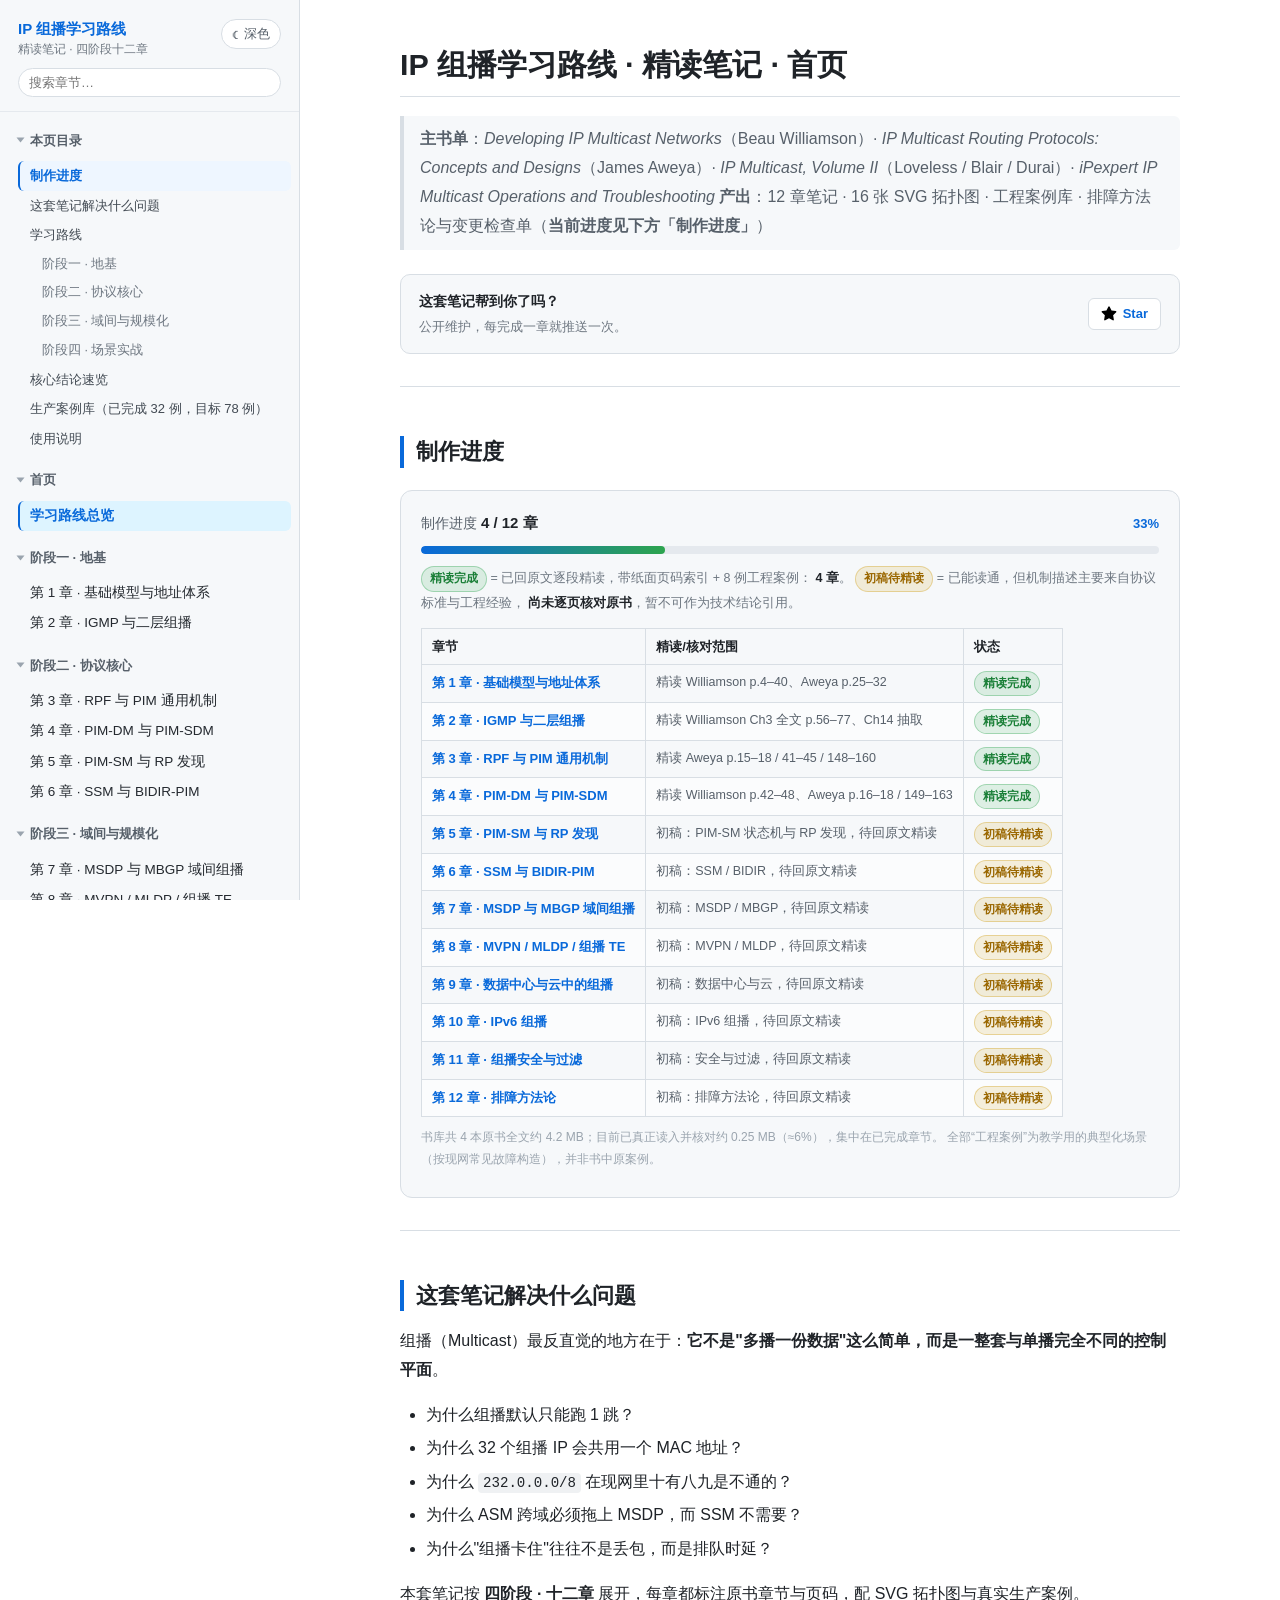
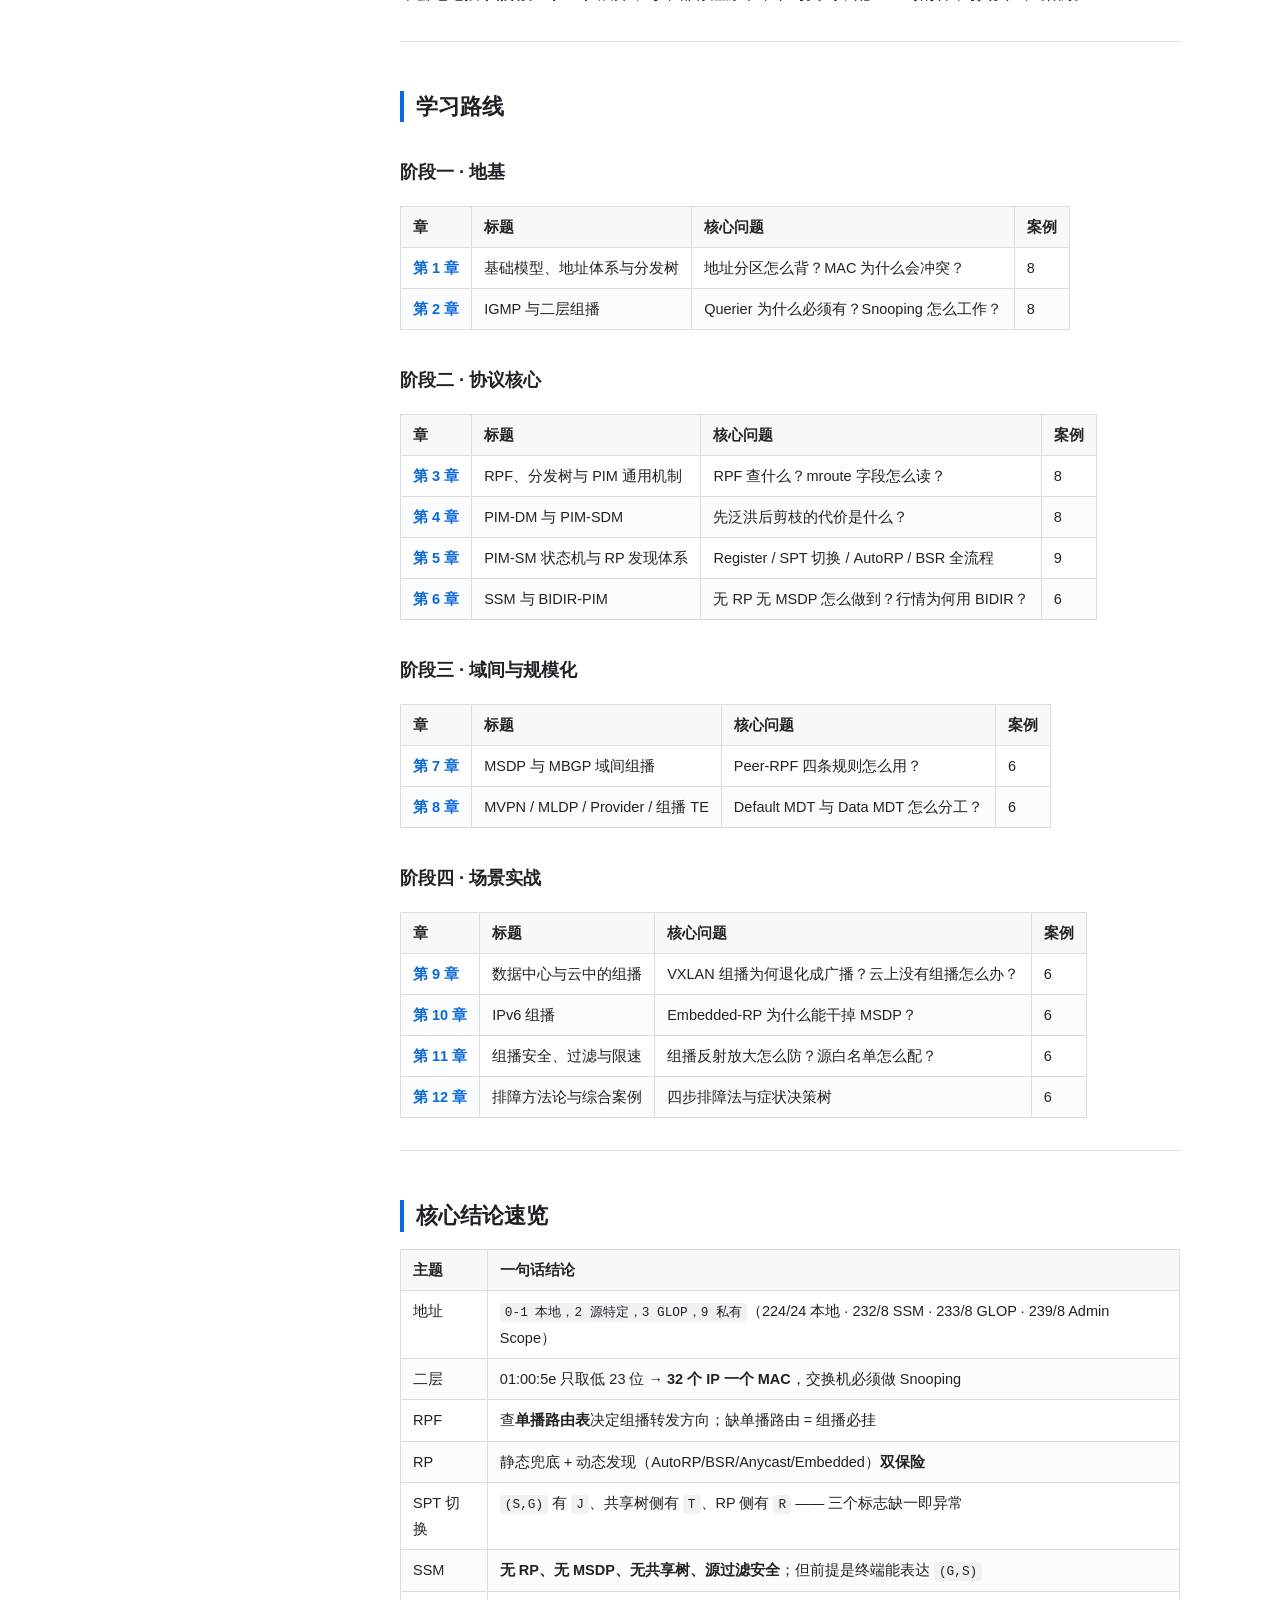
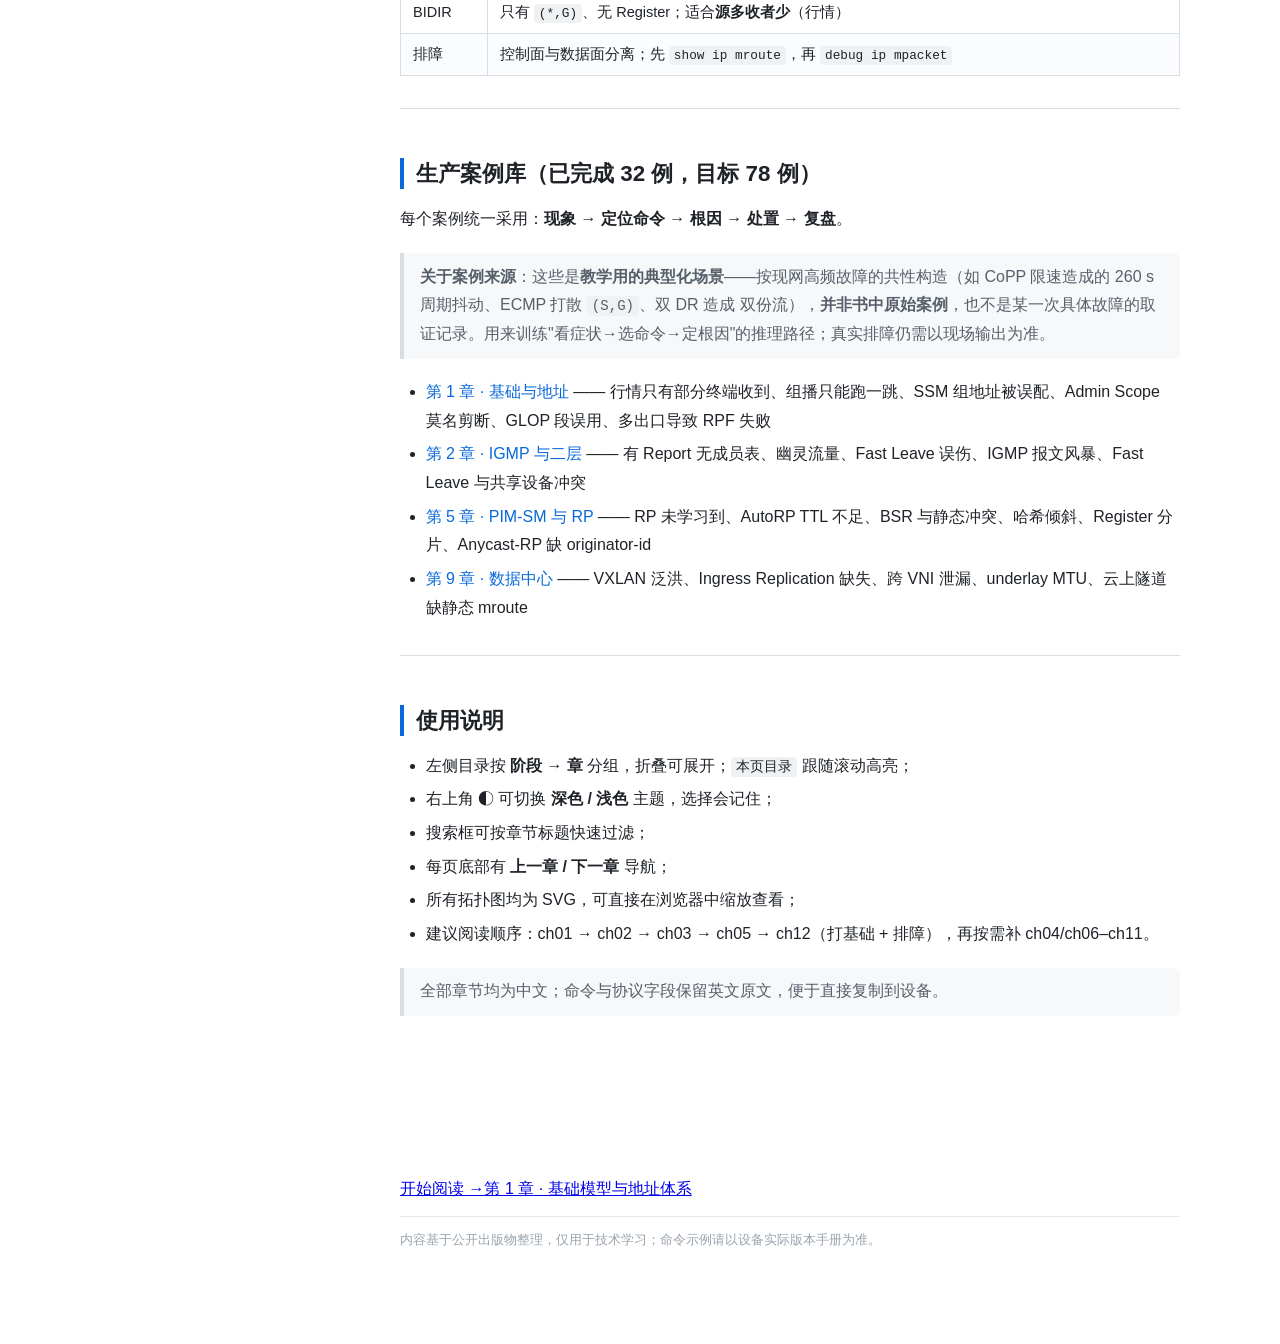
==== commit 5944e701: "首页 Star 按钮改为 GitHub 原生分段样式：octicon 图标 + 构建时取星数，去掉 shields 徽章与蓝胶囊" ====
--- a/index.html
+++ b/index.html
@@ -95,13 +95,10 @@
 </blockquote>
 <div class="star-cta">
   <div class="star-text">
-    <strong>如果这套笔记帮你省下了翻书的时间，去 GitHub 点个 Star ★</strong>
-    <span>仓库公开维护，每完成一章就推送一次；Star 是继续精读剩下 8 章的动力。</span>
+    <strong>这套笔记帮到你了吗？</strong>
+    <span>公开维护，每完成一章就推送一次。</span>
   </div>
-  <div class="star-actions">
-    <a class="star-btn" href="https://github.com/huyushao521/multicast-book-notes" target="_blank" rel="noopener">★ Star on GitHub</a>
-    <img class="star-badge" alt="GitHub stars" src="https://img.shields.io/github/stars/huyushao521/multicast-book-notes?style=social">
-  </div>
+  <a class="star-btn" href="https://github.com/huyushao521/multicast-book-notes" target="_blank" rel="noopener" aria-label="在 GitHub 上 Star 这个项目"><svg class="star-icon" viewBox="0 0 16 16" width="16" height="16" aria-hidden="true"><path d="M8 .25a.75.75 0 0 1 .673.418l1.882 3.815 4.21.612a.75.75 0 0 1 .416 1.279l-3.046 2.97.719 4.192a.75.75 0 0 1-1.088.791L8 12.347l-3.766 1.98a.75.75 0 0 1-1.088-.79l.72-4.194L.818 6.374a.75.75 0 0 1 .416-1.28l4.21-.611L7.327.668A.75.75 0 0 1 8 .25Z"/></svg><span class="star-label">Star</span></a>
 </div>
 
 <hr />
--- a/assets/css/site.css
+++ b/assets/css/site.css
@@ -541,32 +541,51 @@
   flex-wrap: wrap;
   align-items: center;
   justify-content: space-between;
-  gap: 14px;
-  margin: 26px 0 8px;
-  padding: 16px 20px;
-  border: 1px solid var(--border);
-  border-left: 4px solid var(--accent);
-  border-radius: 12px;
-  background: linear-gradient(100deg, var(--accent-softer), var(--surface));
-}
-.star-text { display: flex; flex-direction: column; gap: 4px; min-width: 240px; flex: 1 1 320px; }
-.star-text strong { font-size: 15px; color: var(--text); }
-.star-text span { font-size: 13px; color: var(--text-soft); }
-.star-actions { display: flex; align-items: center; gap: 12px; }
+  gap: 12px 20px;
+  margin: 24px 0 6px;
+  padding: 14px 18px;
+  border: 1px solid var(--border);
+  border-radius: 10px;
+  background: var(--surface);
+}
+.star-text { display: flex; flex-direction: column; gap: 2px; min-width: 200px; }
+.star-text strong { font-size: 14px; font-weight: 600; color: var(--text); }
+.star-text span { font-size: 12.5px; color: var(--text-muted); }
+
+/* 分段式按钮：左图标+文字，右计数，中间一条分隔线 */
 .star-btn {
-  display: inline-block;
-  padding: 8px 16px;
-  font-size: 13.5px;
+  display: inline-flex;
+  align-items: center;
+  height: 32px;
+  padding-left: 12px;
+  font-size: 13px;
   font-weight: 600;
-  color: #fff;
-  background: var(--accent);
-  border-radius: 999px;
+  color: var(--text);
+  background: var(--bg);
+  border: 1px solid var(--border);
+  border-radius: 6px;
   text-decoration: none;
   white-space: nowrap;
-  transition: transform .15s ease, box-shadow .15s ease;
-}
-.star-btn:hover { transform: translateY(-1px); box-shadow: 0 4px 14px var(--shadow); }
-.star-badge { height: 20px; }
+  transition: background .15s ease, border-color .15s ease, color .15s ease;
+}
+.star-btn .star-icon { flex: none; color: #d4a72c; }
+.star-btn .star-label { padding: 0 12px 0 6px; }
+.star-count {
+  align-self: stretch;
+  display: flex;
+  align-items: center;
+  padding: 0 10px;
+  border-left: 1px solid var(--border);
+  border-radius: 0 5px 5px 0;
+  background: var(--surface);
+  font-size: 12.5px;
+  font-weight: 600;
+  font-variant-numeric: tabular-nums;
+  color: var(--text-soft);
+}
+.star-btn:hover { background: var(--hover-bg); border-color: var(--text-faint); }
+.star-btn:hover .star-count { background: var(--border-soft); }
+.star-btn:focus-visible { outline: 2px solid var(--accent); outline-offset: 2px; }
 
 /* ---------- 首页：制作进度 ---------- */
 .pg-box {
@@ -613,6 +632,9 @@
 @media (max-width: 700px) {
   .star-cta { flex-direction: column; align-items: flex-start; }
   .pg-table td.pg-note { display: none; }
+  .star-btn { width: 100%; justify-content: center; }
+  .star-btn .star-label { flex: 1; }
+  .star-count { justify-content: center; min-width: 44px; }
 }
 
 @media (max-width: 900px) {
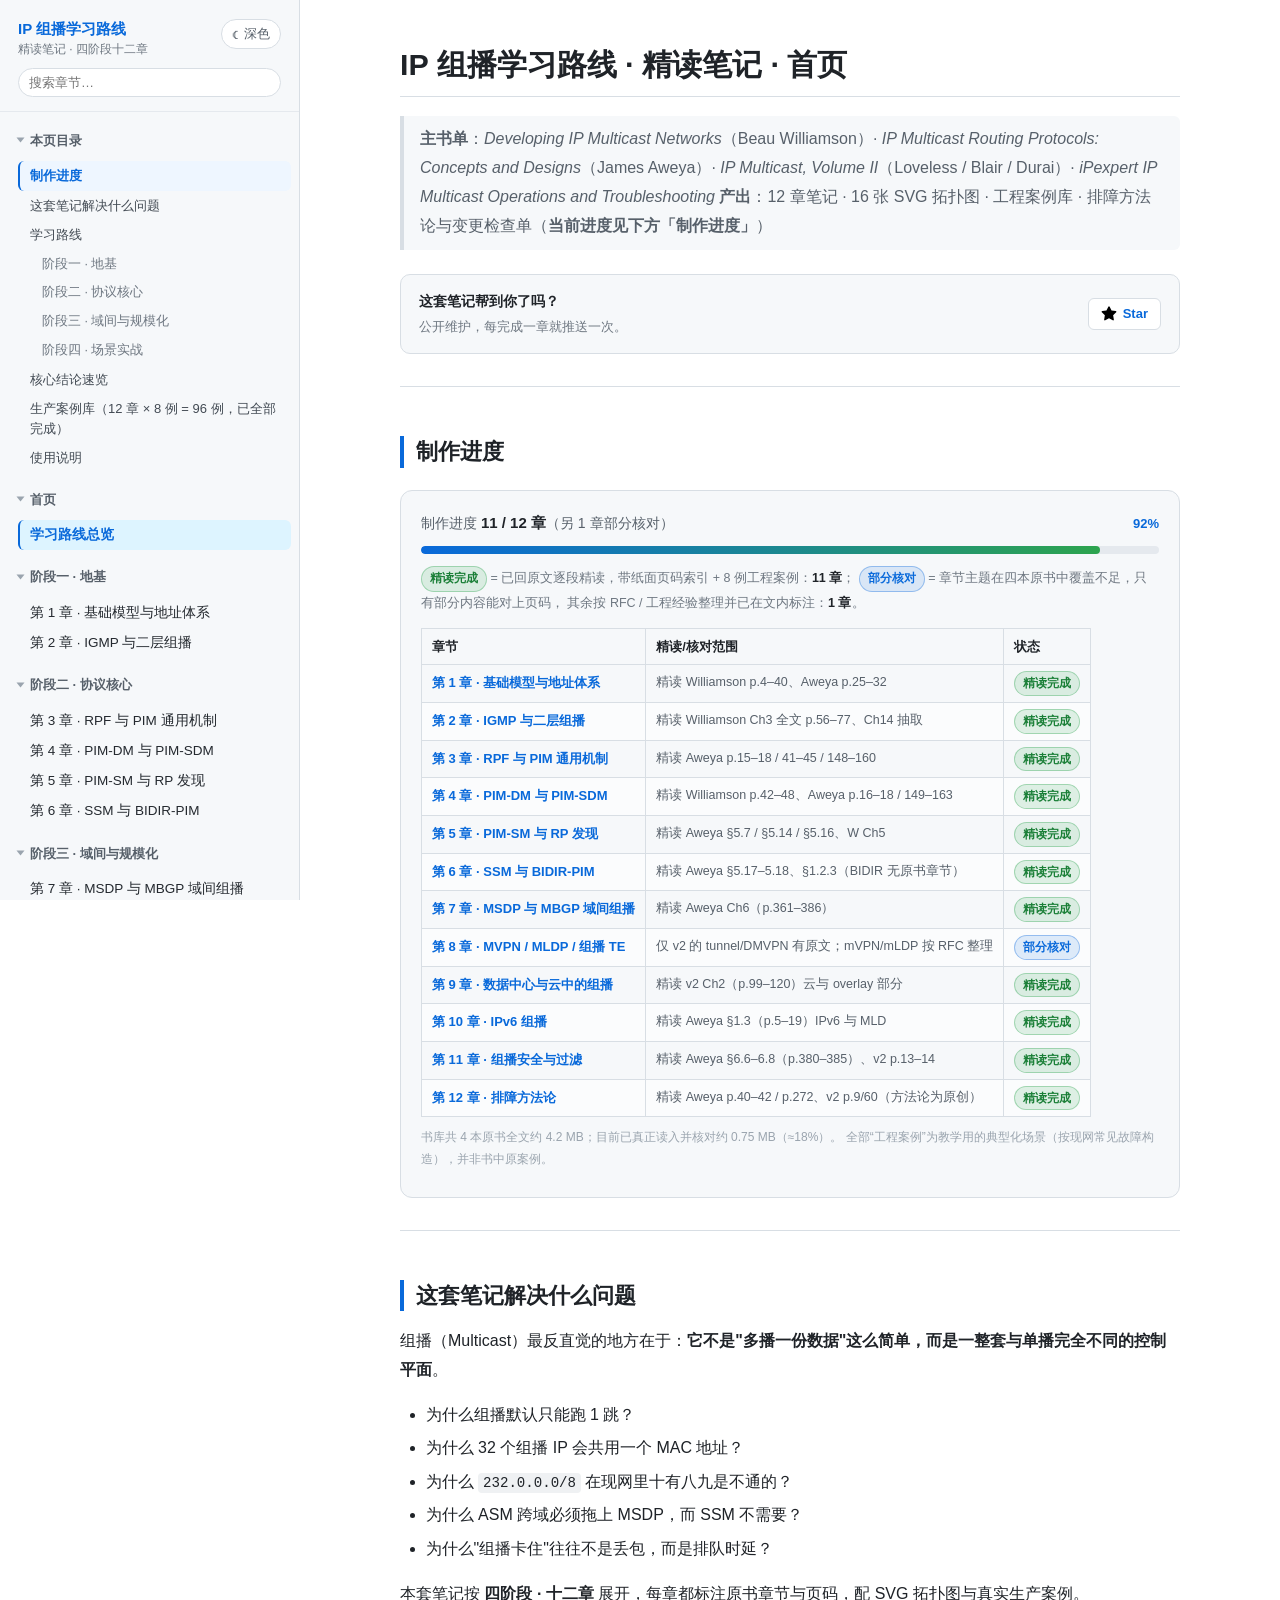
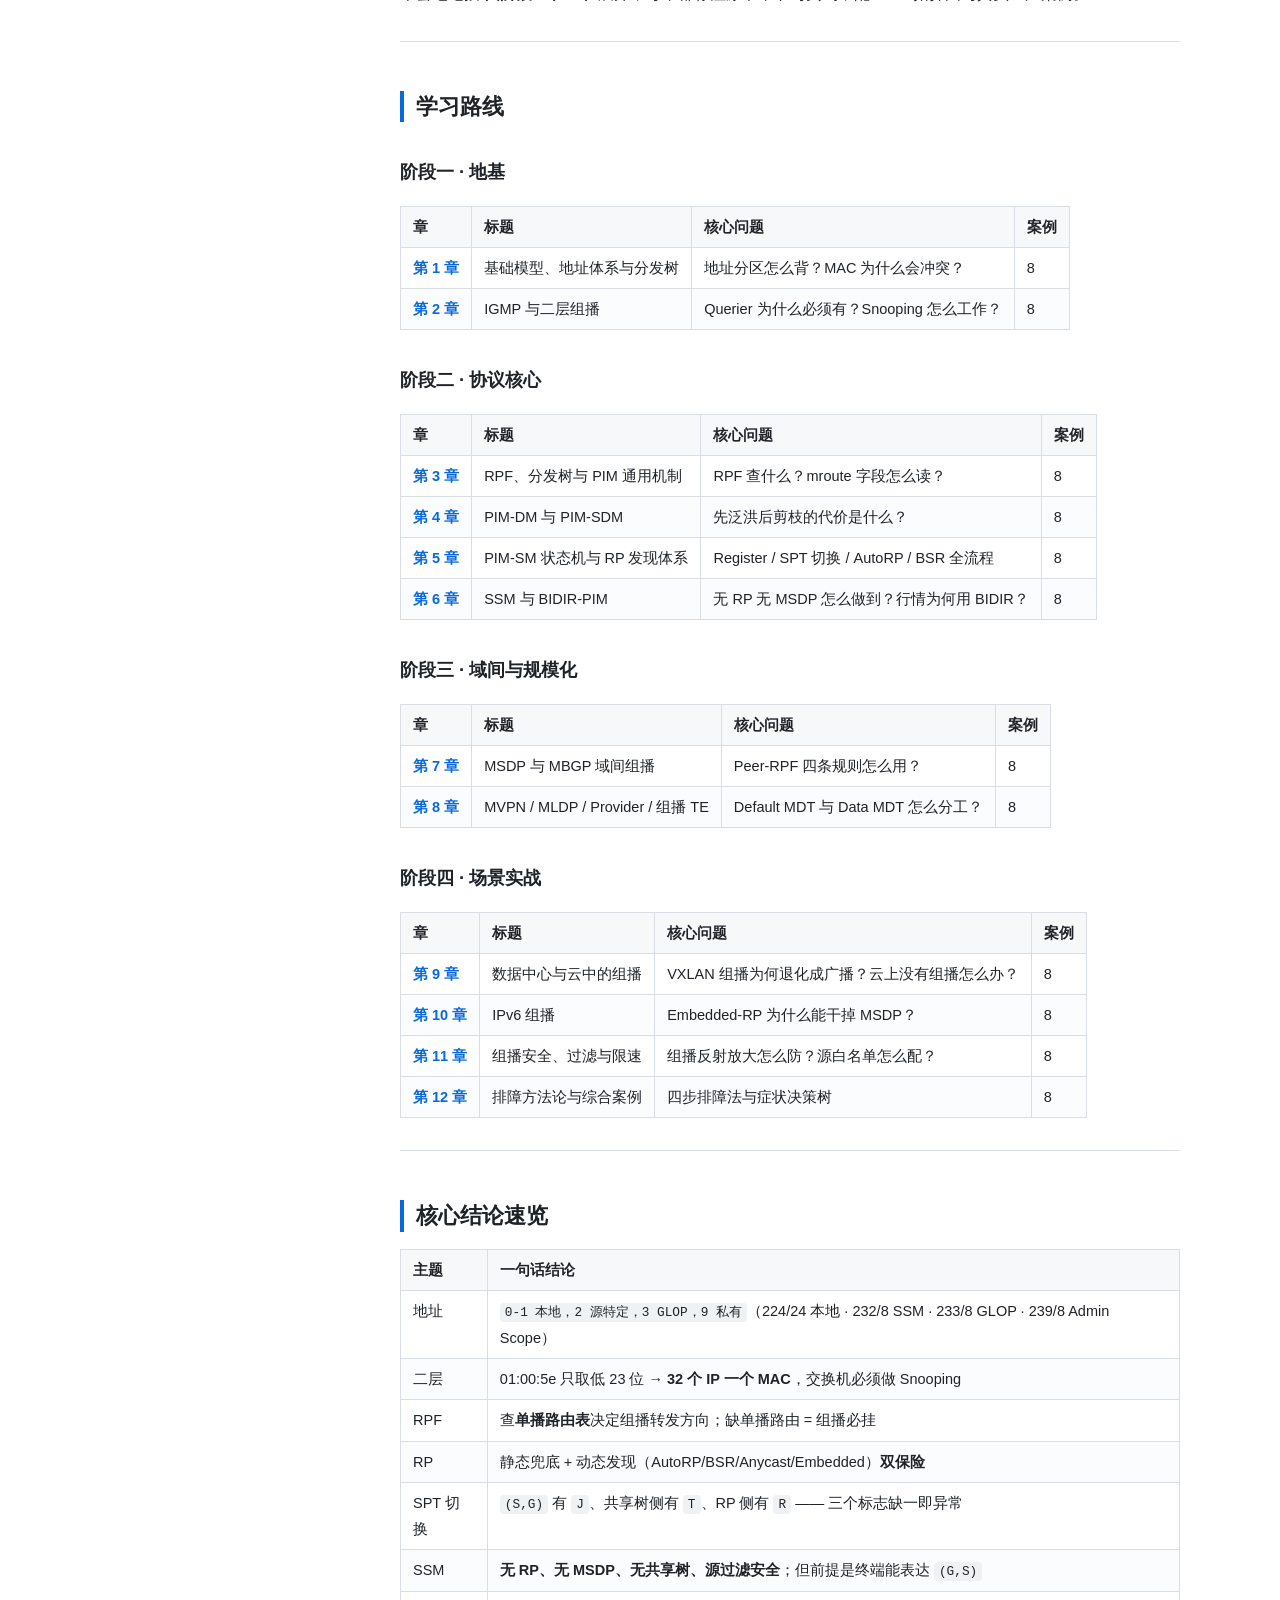
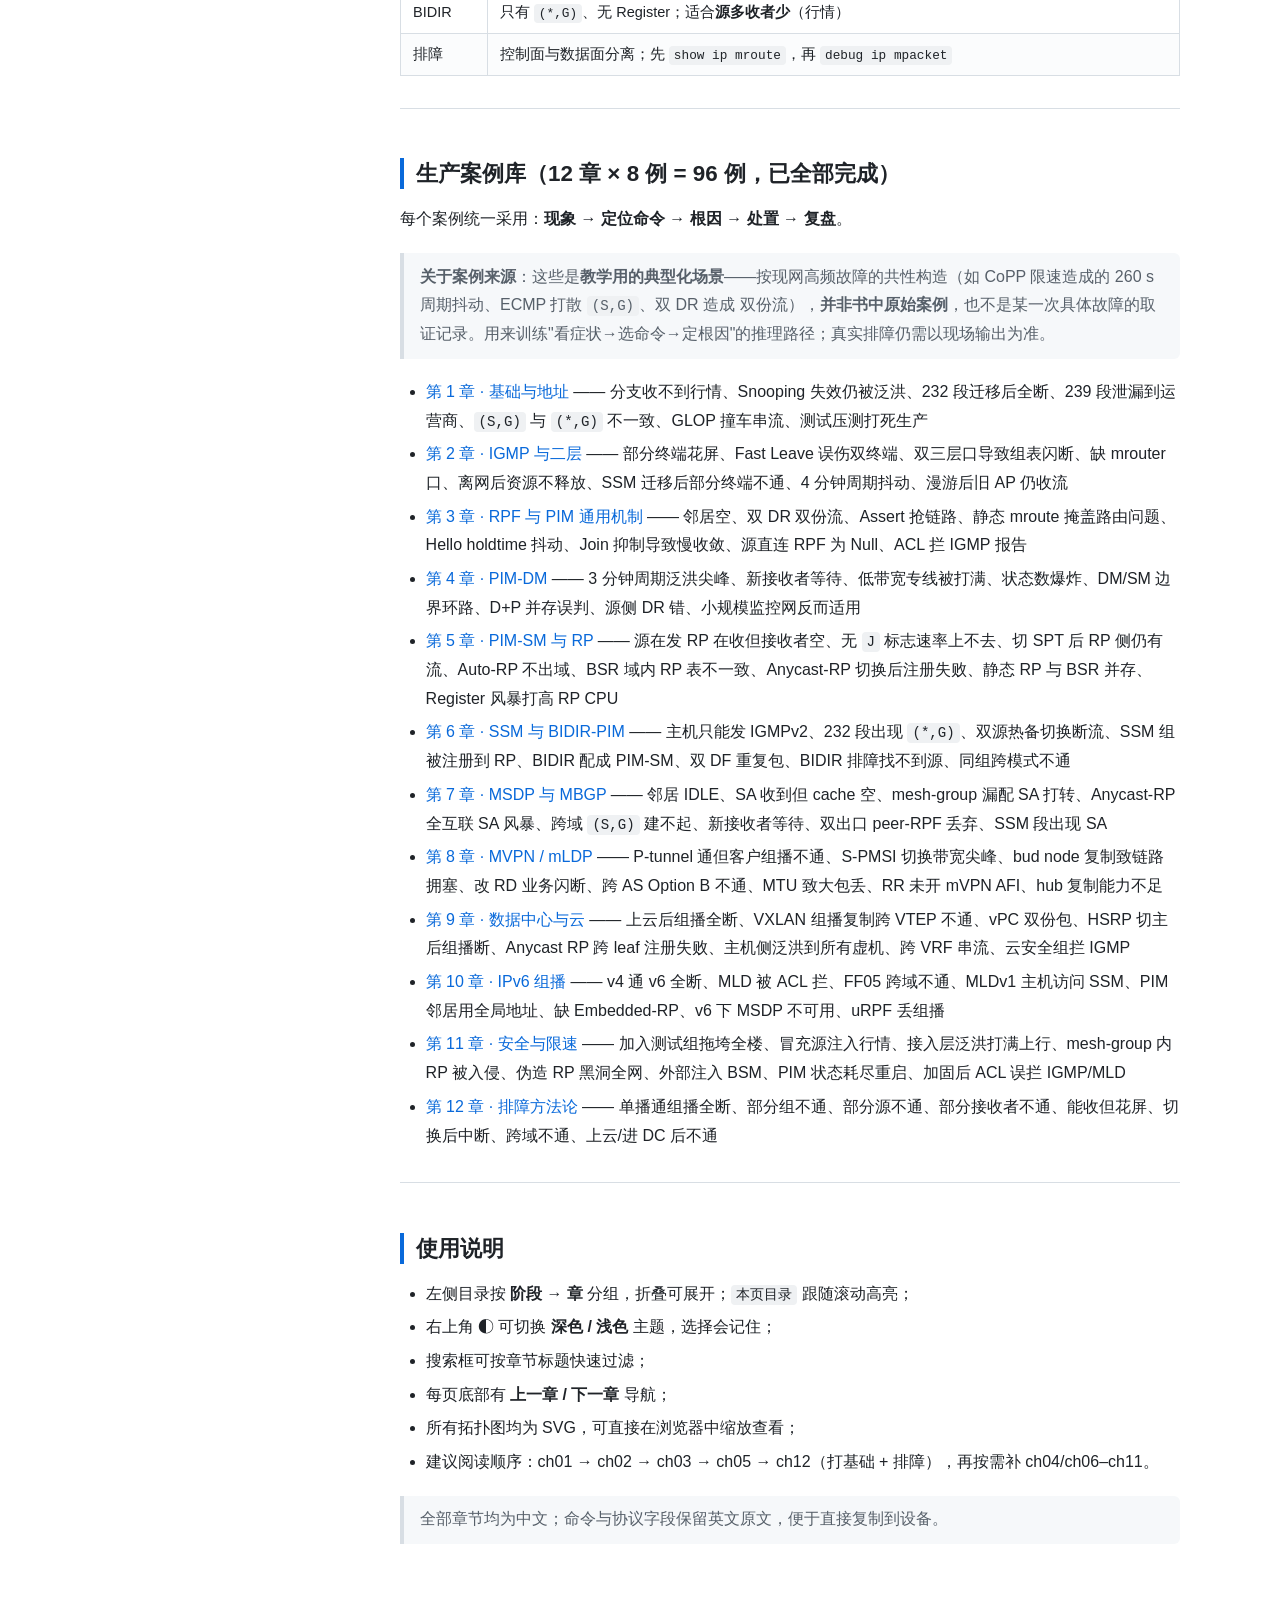
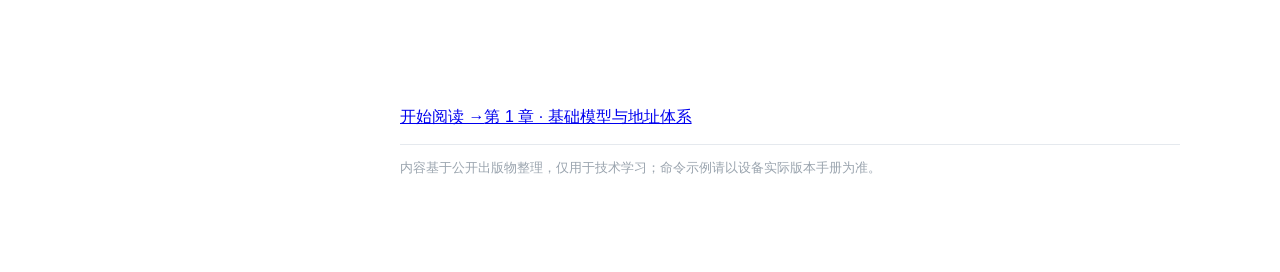
==== commit c2675f95: "精读重写 ch05-ch12：8 章补齐 8 例工程案例与原文页码索引；首页案例库口径改为 96 例、进度面板改 done/partial 双状态" ====
--- a/index.html
+++ b/index.html
@@ -105,15 +105,14 @@
 <h2 id="_1">制作进度</h2>
 <div class="pg-box">
   <div class="pg-head">
-    <span class="pg-title">制作进度 <b>4 / 12 章</b></span>
-    <span class="pg-pct">33%</span>
+    <span class="pg-title">制作进度 <b>11 / 12 章</b>（另 1 章部分核对）</span>
+    <span class="pg-pct">92%</span>
   </div>
-  <div class="pg-bar"><i style="width:33%"></i></div>
+  <div class="pg-bar"><i style="width:92%"></i></div>
   <p class="pg-legend">
-    <span class="pg-pill pg-done">精读完成</span> = 已回原文逐段精读，带纸面页码索引 + 8 例工程案例：
-    <strong>4 章</strong>。
-    <span class="pg-pill pg-draft">初稿待精读</span> = 已能读通，但机制描述主要来自协议标准与工程经验，
-    <strong>尚未逐页核对原书</strong>，暂不可作为技术结论引用。
+    <span class="pg-pill pg-done">精读完成</span> = 已回原文逐段精读，带纸面页码索引 + 8 例工程案例：<strong>11 章</strong>；
+    <span class="pg-pill pg-partial">部分核对</span> = 章节主题在四本原书中覆盖不足，只有部分内容能对上页码，
+    其余按 RFC / 工程经验整理并已在文内标注：<strong>1 章</strong>。
   </p>
   <table class="pg-table">
     <thead><tr><th>章节</th><th>精读/核对范围</th><th>状态</th></tr></thead>
@@ -122,18 +121,18 @@
 <tr><td><a href="chapters/ch02-igmp-l2.html">第 2 章 · IGMP 与二层组播</a></td><td class="pg-note">精读 Williamson Ch3 全文 p.56–77、Ch14 抽取</td><td><span class="pg-pill pg-done">精读完成</span></td></tr>
 <tr><td><a href="chapters/ch03-rpf-pim-basics.html">第 3 章 · RPF 与 PIM 通用机制</a></td><td class="pg-note">精读 Aweya p.15–18 / 41–45 / 148–160</td><td><span class="pg-pill pg-done">精读完成</span></td></tr>
 <tr><td><a href="chapters/ch04-pim-dm.html">第 4 章 · PIM-DM 与 PIM-SDM</a></td><td class="pg-note">精读 Williamson p.42–48、Aweya p.16–18 / 149–163</td><td><span class="pg-pill pg-done">精读完成</span></td></tr>
-<tr><td><a href="chapters/ch05-pim-sm-rp.html">第 5 章 · PIM-SM 与 RP 发现</a></td><td class="pg-note">初稿：PIM-SM 状态机与 RP 发现，待回原文精读</td><td><span class="pg-pill pg-draft">初稿待精读</span></td></tr>
-<tr><td><a href="chapters/ch06-ssm-bidir.html">第 6 章 · SSM 与 BIDIR-PIM</a></td><td class="pg-note">初稿：SSM / BIDIR，待回原文精读</td><td><span class="pg-pill pg-draft">初稿待精读</span></td></tr>
-<tr><td><a href="chapters/ch07-msdp-mbgp.html">第 7 章 · MSDP 与 MBGP 域间组播</a></td><td class="pg-note">初稿：MSDP / MBGP，待回原文精读</td><td><span class="pg-pill pg-draft">初稿待精读</span></td></tr>
-<tr><td><a href="chapters/ch08-mvpn-scale.html">第 8 章 · MVPN / MLDP / 组播 TE</a></td><td class="pg-note">初稿：MVPN / MLDP，待回原文精读</td><td><span class="pg-pill pg-draft">初稿待精读</span></td></tr>
-<tr><td><a href="chapters/ch09-datacenter-cloud.html">第 9 章 · 数据中心与云中的组播</a></td><td class="pg-note">初稿：数据中心与云，待回原文精读</td><td><span class="pg-pill pg-draft">初稿待精读</span></td></tr>
-<tr><td><a href="chapters/ch10-ipv6-multicast.html">第 10 章 · IPv6 组播</a></td><td class="pg-note">初稿：IPv6 组播，待回原文精读</td><td><span class="pg-pill pg-draft">初稿待精读</span></td></tr>
-<tr><td><a href="chapters/ch11-security.html">第 11 章 · 组播安全与过滤</a></td><td class="pg-note">初稿：安全与过滤，待回原文精读</td><td><span class="pg-pill pg-draft">初稿待精读</span></td></tr>
-<tr><td><a href="chapters/ch12-troubleshooting.html">第 12 章 · 排障方法论</a></td><td class="pg-note">初稿：排障方法论，待回原文精读</td><td><span class="pg-pill pg-draft">初稿待精读</span></td></tr>
+<tr><td><a href="chapters/ch05-pim-sm-rp.html">第 5 章 · PIM-SM 与 RP 发现</a></td><td class="pg-note">精读 Aweya §5.7 / §5.14 / §5.16、W Ch5</td><td><span class="pg-pill pg-done">精读完成</span></td></tr>
+<tr><td><a href="chapters/ch06-ssm-bidir.html">第 6 章 · SSM 与 BIDIR-PIM</a></td><td class="pg-note">精读 Aweya §5.17–5.18、§1.2.3（BIDIR 无原书章节）</td><td><span class="pg-pill pg-done">精读完成</span></td></tr>
+<tr><td><a href="chapters/ch07-msdp-mbgp.html">第 7 章 · MSDP 与 MBGP 域间组播</a></td><td class="pg-note">精读 Aweya Ch6（p.361–386）</td><td><span class="pg-pill pg-done">精读完成</span></td></tr>
+<tr><td><a href="chapters/ch08-mvpn-scale.html">第 8 章 · MVPN / MLDP / 组播 TE</a></td><td class="pg-note">仅 v2 的 tunnel/DMVPN 有原文；mVPN/mLDP 按 RFC 整理</td><td><span class="pg-pill pg-partial">部分核对</span></td></tr>
+<tr><td><a href="chapters/ch09-datacenter-cloud.html">第 9 章 · 数据中心与云中的组播</a></td><td class="pg-note">精读 v2 Ch2（p.99–120）云与 overlay 部分</td><td><span class="pg-pill pg-done">精读完成</span></td></tr>
+<tr><td><a href="chapters/ch10-ipv6-multicast.html">第 10 章 · IPv6 组播</a></td><td class="pg-note">精读 Aweya §1.3（p.5–19）IPv6 与 MLD</td><td><span class="pg-pill pg-done">精读完成</span></td></tr>
+<tr><td><a href="chapters/ch11-security.html">第 11 章 · 组播安全与过滤</a></td><td class="pg-note">精读 Aweya §6.6–6.8（p.380–385）、v2 p.13–14</td><td><span class="pg-pill pg-done">精读完成</span></td></tr>
+<tr><td><a href="chapters/ch12-troubleshooting.html">第 12 章 · 排障方法论</a></td><td class="pg-note">精读 Aweya p.40–42 / p.272、v2 p.9/60（方法论为原创）</td><td><span class="pg-pill pg-done">精读完成</span></td></tr>
     </tbody>
   </table>
   <p class="pg-foot">
-    书库共 4 本原书全文约 4.2 MB；目前已真正读入并核对约 0.25 MB（≈6%），集中在已完成章节。
+    书库共 4 本原书全文约 4.2 MB；目前已真正读入并核对约 0.75 MB（≈18%）。
     全部“工程案例”为教学用的典型化场景（按现网常见故障构造），并非书中原案例。
   </p>
 </div>
@@ -203,13 +202,13 @@
 <td><a href="chapters/ch05-pim-sm-rp.html">第 5 章</a></td>
 <td>PIM-SM 状态机与 RP 发现体系</td>
 <td>Register / SPT 切换 / AutoRP / BSR 全流程</td>
-<td>9</td>
+<td>8</td>
 </tr>
 <tr>
 <td><a href="chapters/ch06-ssm-bidir.html">第 6 章</a></td>
 <td>SSM 与 BIDIR-PIM</td>
 <td>无 RP 无 MSDP 怎么做到？行情为何用 BIDIR？</td>
-<td>6</td>
+<td>8</td>
 </tr>
 </tbody>
 </table>
@@ -228,13 +227,13 @@
 <td><a href="chapters/ch07-msdp-mbgp.html">第 7 章</a></td>
 <td>MSDP 与 MBGP 域间组播</td>
 <td>Peer-RPF 四条规则怎么用？</td>
-<td>6</td>
+<td>8</td>
 </tr>
 <tr>
 <td><a href="chapters/ch08-mvpn-scale.html">第 8 章</a></td>
 <td>MVPN / MLDP / Provider / 组播 TE</td>
 <td>Default MDT 与 Data MDT 怎么分工？</td>
-<td>6</td>
+<td>8</td>
 </tr>
 </tbody>
 </table>
@@ -253,25 +252,25 @@
 <td><a href="chapters/ch09-datacenter-cloud.html">第 9 章</a></td>
 <td>数据中心与云中的组播</td>
 <td>VXLAN 组播为何退化成广播？云上没有组播怎么办？</td>
-<td>6</td>
+<td>8</td>
 </tr>
 <tr>
 <td><a href="chapters/ch10-ipv6-multicast.html">第 10 章</a></td>
 <td>IPv6 组播</td>
 <td>Embedded-RP 为什么能干掉 MSDP？</td>
-<td>6</td>
+<td>8</td>
 </tr>
 <tr>
 <td><a href="chapters/ch11-security.html">第 11 章</a></td>
 <td>组播安全、过滤与限速</td>
 <td>组播反射放大怎么防？源白名单怎么配？</td>
-<td>6</td>
+<td>8</td>
 </tr>
 <tr>
 <td><a href="chapters/ch12-troubleshooting.html">第 12 章</a></td>
 <td>排障方法论与综合案例</td>
 <td>四步排障法与症状决策树</td>
-<td>6</td>
+<td>8</td>
 </tr>
 </tbody>
 </table>
@@ -320,16 +319,24 @@
 </tbody>
 </table>
 <hr />
-<h2 id="32-78">生产案例库（已完成 32 例，目标 78 例）</h2>
+<h2 id="12-8-96">生产案例库（12 章 × 8 例 = 96 例，已全部完成）</h2>
 <p>每个案例统一采用：<strong>现象 → 定位命令 → 根因 → 处置 → 复盘</strong>。</p>
 <blockquote>
 <p><strong>关于案例来源</strong>：这些是<strong>教学用的典型化场景</strong>——按现网高频故障的共性构造（如 CoPP 限速造成的 260 s 周期抖动、ECMP 打散 <code>(S,G)</code>、双 DR 造成 双份流），<strong>并非书中原始案例</strong>，也不是某一次具体故障的取证记录。用来训练"看症状→选命令→定根因"的推理路径；真实排障仍需以现场输出为准。</p>
 </blockquote>
 <ul>
-<li><a href="chapters/ch01-basics.html">第 1 章 · 基础与地址</a> —— 行情只有部分终端收到、组播只能跑一跳、SSM 组地址被误配、Admin Scope 莫名剪断、GLOP 段误用、多出口导致 RPF 失败</li>
-<li><a href="chapters/ch02-igmp-l2.html">第 2 章 · IGMP 与二层</a> —— 有 Report 无成员表、幽灵流量、Fast Leave 误伤、IGMP 报文风暴、Fast Leave 与共享设备冲突</li>
-<li><a href="chapters/ch05-pim-sm-rp.html">第 5 章 · PIM-SM 与 RP</a> —— RP 未学习到、AutoRP TTL 不足、BSR 与静态冲突、哈希倾斜、Register 分片、Anycast-RP 缺 originator-id</li>
-<li><a href="chapters/ch09-datacenter-cloud.html">第 9 章 · 数据中心</a> —— VXLAN 泛洪、Ingress Replication 缺失、跨 VNI 泄漏、underlay MTU、云上隧道缺静态 mroute</li>
+<li><a href="chapters/ch01-basics.html">第 1 章 · 基础与地址</a> —— 分支收不到行情、Snooping 失效仍被泛洪、232 段迁移后全断、239 段泄漏到运营商、<code>(S,G)</code> 与 <code>(*,G)</code> 不一致、GLOP 撞车串流、测试压测打死生产</li>
+<li><a href="chapters/ch02-igmp-l2.html">第 2 章 · IGMP 与二层</a> —— 部分终端花屏、Fast Leave 误伤双终端、双三层口导致组表闪断、缺 mrouter 口、离网后资源不释放、SSM 迁移后部分终端不通、4 分钟周期抖动、漫游后旧 AP 仍收流</li>
+<li><a href="chapters/ch03-rpf-pim-basics.html">第 3 章 · RPF 与 PIM 通用机制</a> —— 邻居空、双 DR 双份流、Assert 抢链路、静态 mroute 掩盖路由问题、Hello holdtime 抖动、Join 抑制导致慢收敛、源直连 RPF 为 Null、ACL 拦 IGMP 报告</li>
+<li><a href="chapters/ch04-pim-dm.html">第 4 章 · PIM-DM</a> —— 3 分钟周期泛洪尖峰、新接收者等待、低带宽专线被打满、状态数爆炸、DM/SM 边界环路、D+P 并存误判、源侧 DR 错、小规模监控网反而适用</li>
+<li><a href="chapters/ch05-pim-sm-rp.html">第 5 章 · PIM-SM 与 RP</a> —— 源在发 RP 在收但接收者空、无 <code>J</code> 标志速率上不去、切 SPT 后 RP 侧仍有流、Auto-RP 不出域、BSR 域内 RP 表不一致、Anycast-RP 切换后注册失败、静态 RP 与 BSR 并存、Register 风暴打高 RP CPU</li>
+<li><a href="chapters/ch06-ssm-bidir.html">第 6 章 · SSM 与 BIDIR-PIM</a> —— 主机只能发 IGMPv2、232 段出现 <code>(*,G)</code>、双源热备切换断流、SSM 组被注册到 RP、BIDIR 配成 PIM-SM、双 DF 重复包、BIDIR 排障找不到源、同组跨模式不通</li>
+<li><a href="chapters/ch07-msdp-mbgp.html">第 7 章 · MSDP 与 MBGP</a> —— 邻居 IDLE、SA 收到但 cache 空、mesh-group 漏配 SA 打转、Anycast-RP 全互联 SA 风暴、跨域 <code>(S,G)</code> 建不起、新接收者等待、双出口 peer-RPF 丢弃、SSM 段出现 SA</li>
+<li><a href="chapters/ch08-mvpn-scale.html">第 8 章 · MVPN / mLDP</a> —— P-tunnel 通但客户组播不通、S-PMSI 切换带宽尖峰、bud node 复制致链路拥塞、改 RD 业务闪断、跨 AS Option B 不通、MTU 致大包丢、RR 未开 mVPN AFI、hub 复制能力不足</li>
+<li><a href="chapters/ch09-datacenter-cloud.html">第 9 章 · 数据中心与云</a> —— 上云后组播全断、VXLAN 组播复制跨 VTEP 不通、vPC 双份包、HSRP 切主后组播断、Anycast RP 跨 leaf 注册失败、主机侧泛洪到所有虚机、跨 VRF 串流、云安全组拦 IGMP</li>
+<li><a href="chapters/ch10-ipv6-multicast.html">第 10 章 · IPv6 组播</a> —— v4 通 v6 全断、MLD 被 ACL 拦、FF05 跨域不通、MLDv1 主机访问 SSM、PIM 邻居用全局地址、缺 Embedded-RP、v6 下 MSDP 不可用、uRPF 丢组播</li>
+<li><a href="chapters/ch11-security.html">第 11 章 · 安全与限速</a> —— 加入测试组拖垮全楼、冒充源注入行情、接入层泛洪打满上行、mesh-group 内 RP 被入侵、伪造 RP 黑洞全网、外部注入 BSM、PIM 状态耗尽重启、加固后 ACL 误拦 IGMP/MLD</li>
+<li><a href="chapters/ch12-troubleshooting.html">第 12 章 · 排障方法论</a> —— 单播通组播全断、部分组不通、部分源不通、部分接收者不通、能收但花屏、切换后中断、跨域不通、上云/进 DC 后不通</li>
 </ul>
 <hr />
 <h2 id="_9">使用说明</h2>
--- a/assets/css/site.css
+++ b/assets/css/site.css
@@ -624,6 +624,7 @@
 }
 .pg-done { color: #1a7f37; background: rgba(45, 164, 78, .14); border: 1px solid rgba(45, 164, 78, .35); }
 .pg-draft { color: #9a6700; background: rgba(212, 167, 44, .16); border: 1px solid rgba(212, 167, 44, .4); }
+.pg-partial { color: #0969da; background: rgba(9, 105, 218, .12); border: 1px solid rgba(9, 105, 218, .35); }
 .content .pg-table { margin: 0 0 10px; font-size: 13px; }
 .content .pg-table th, .content .pg-table td { padding: 6px 10px; }
 .content .pg-table td.pg-note { color: var(--text-soft); font-size: 12.5px; }
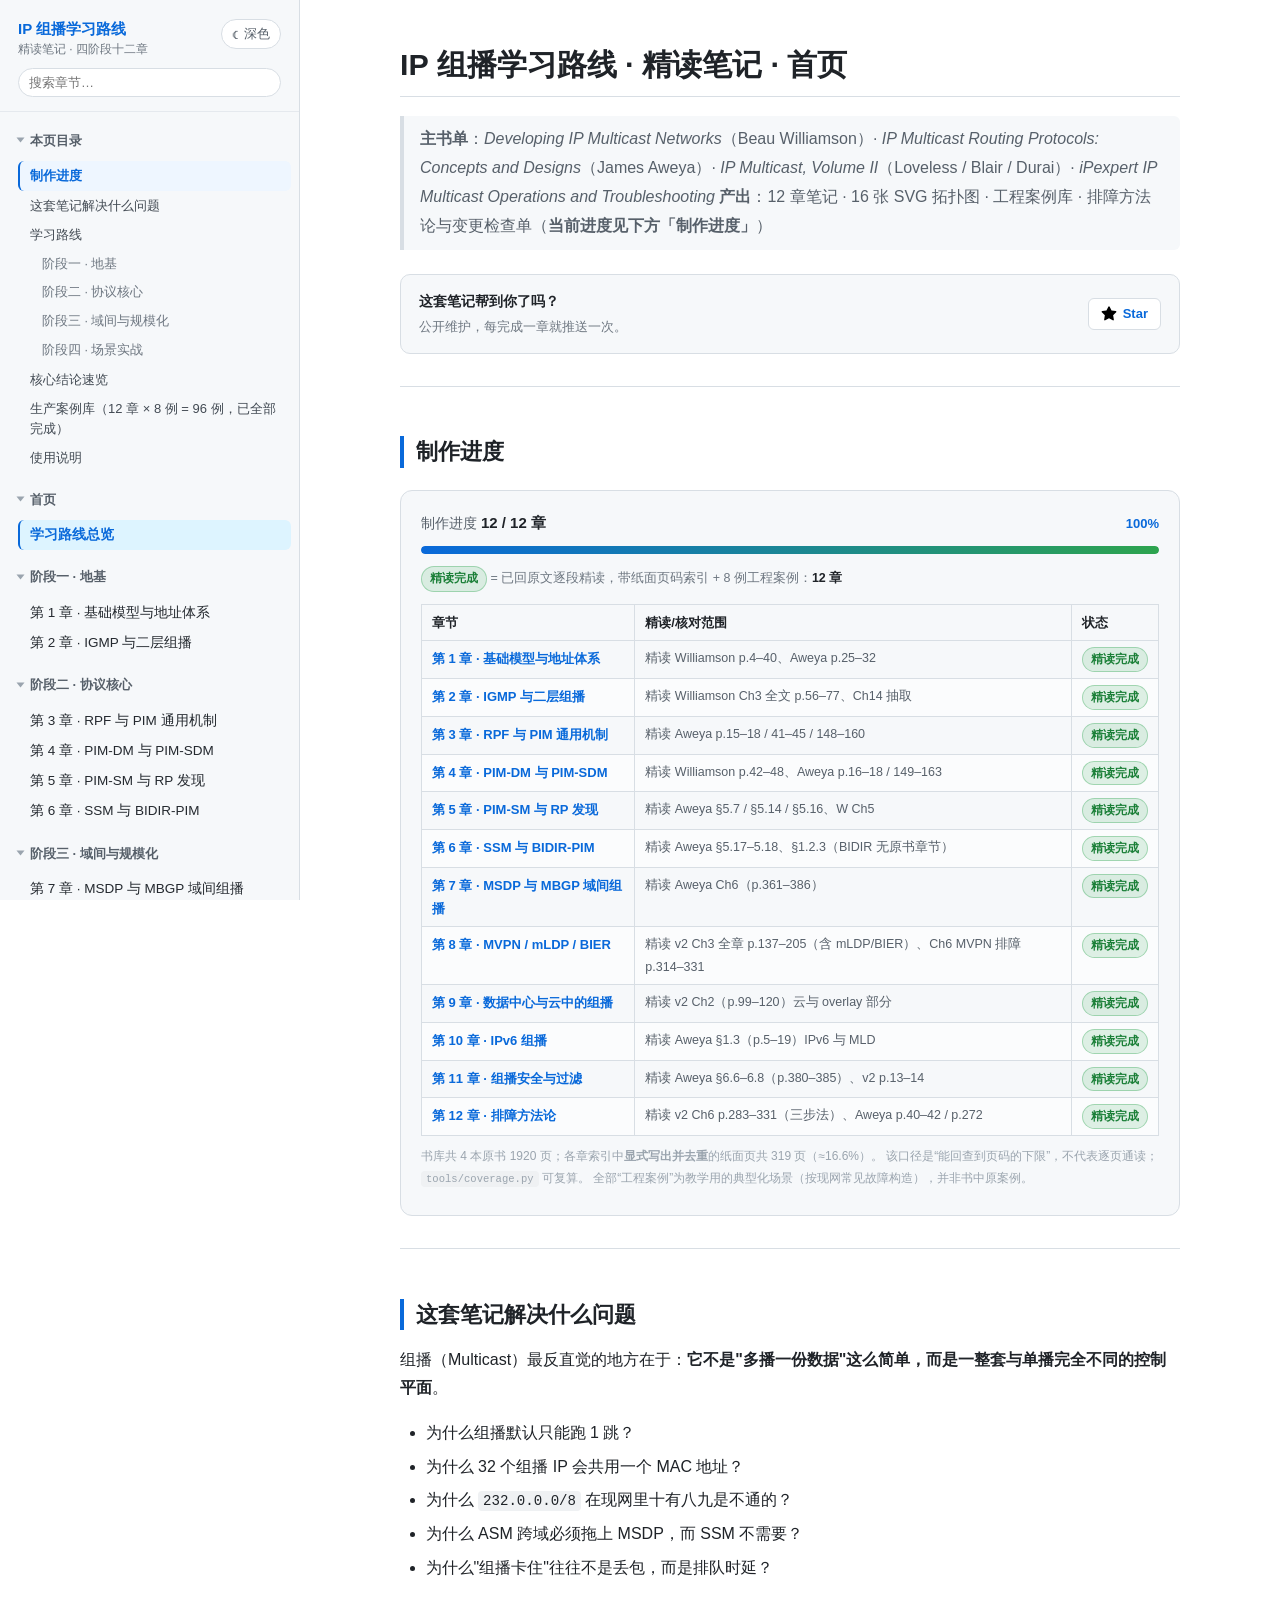
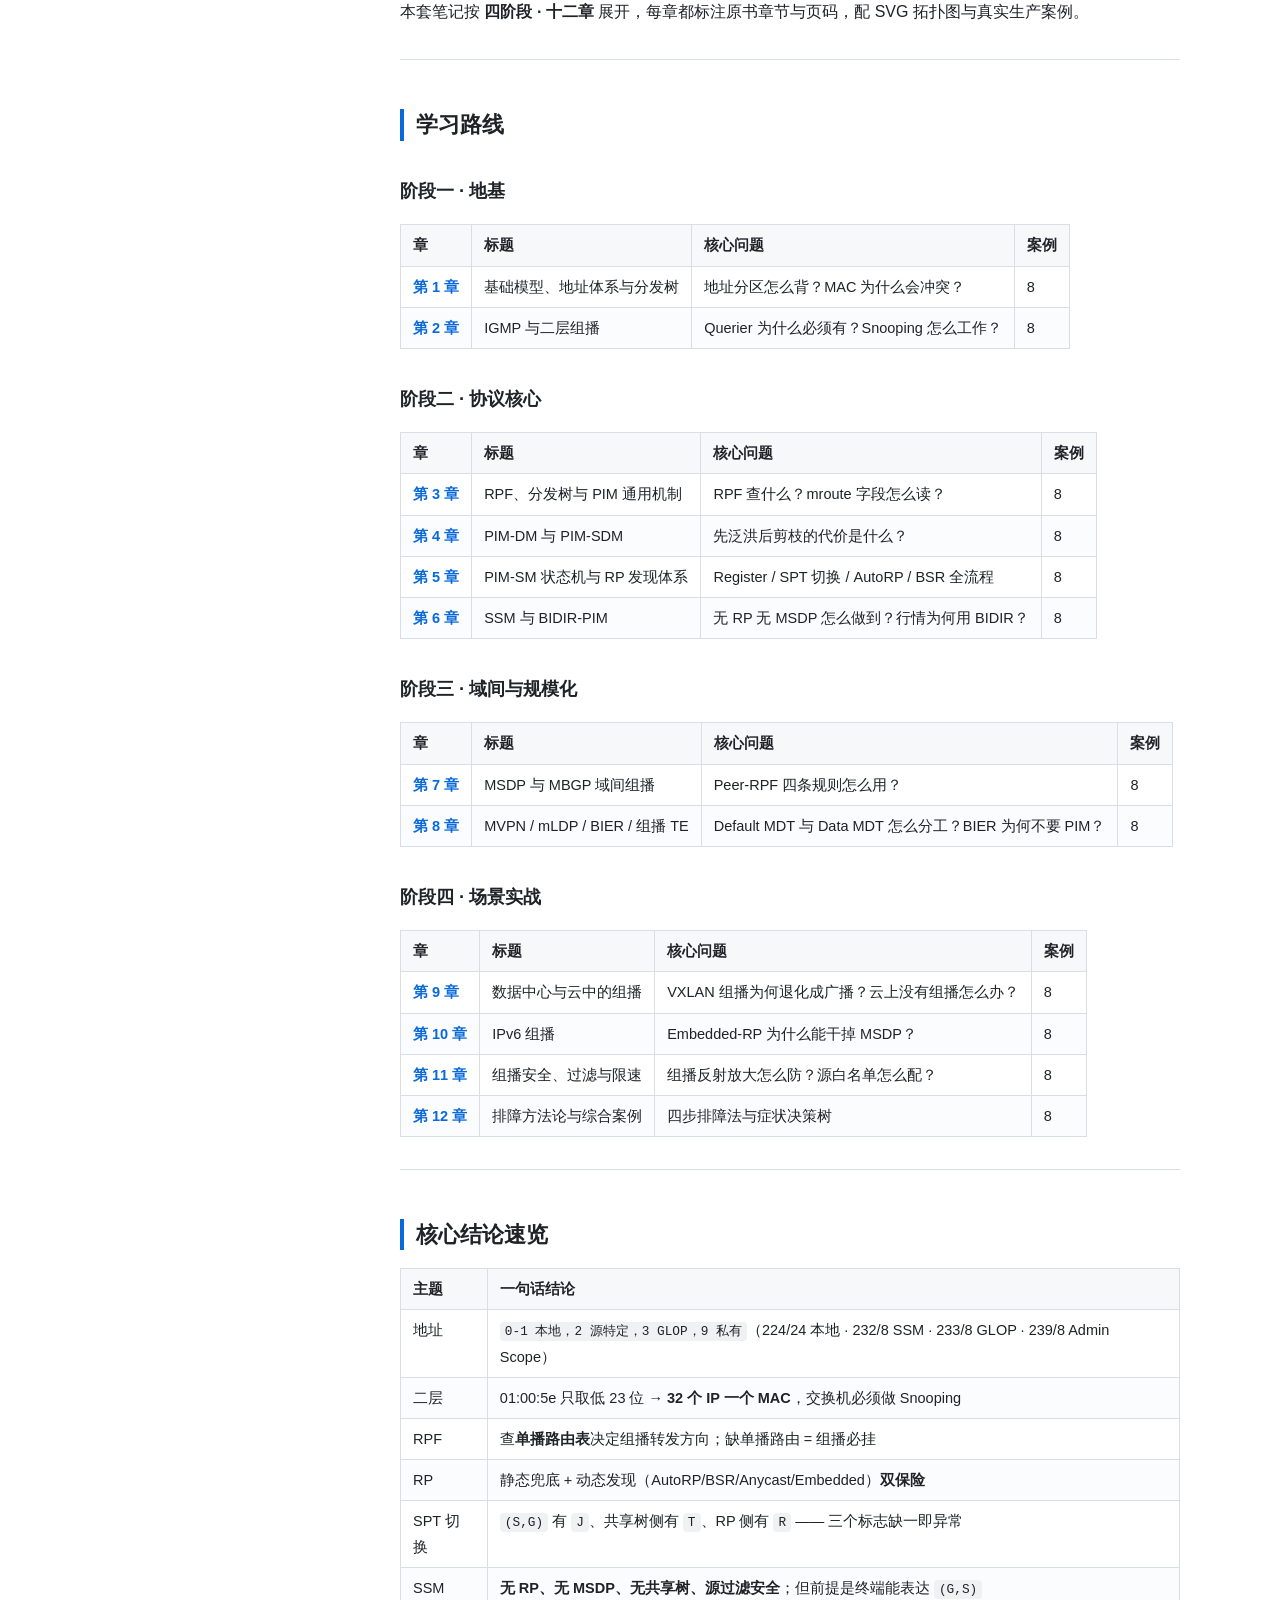
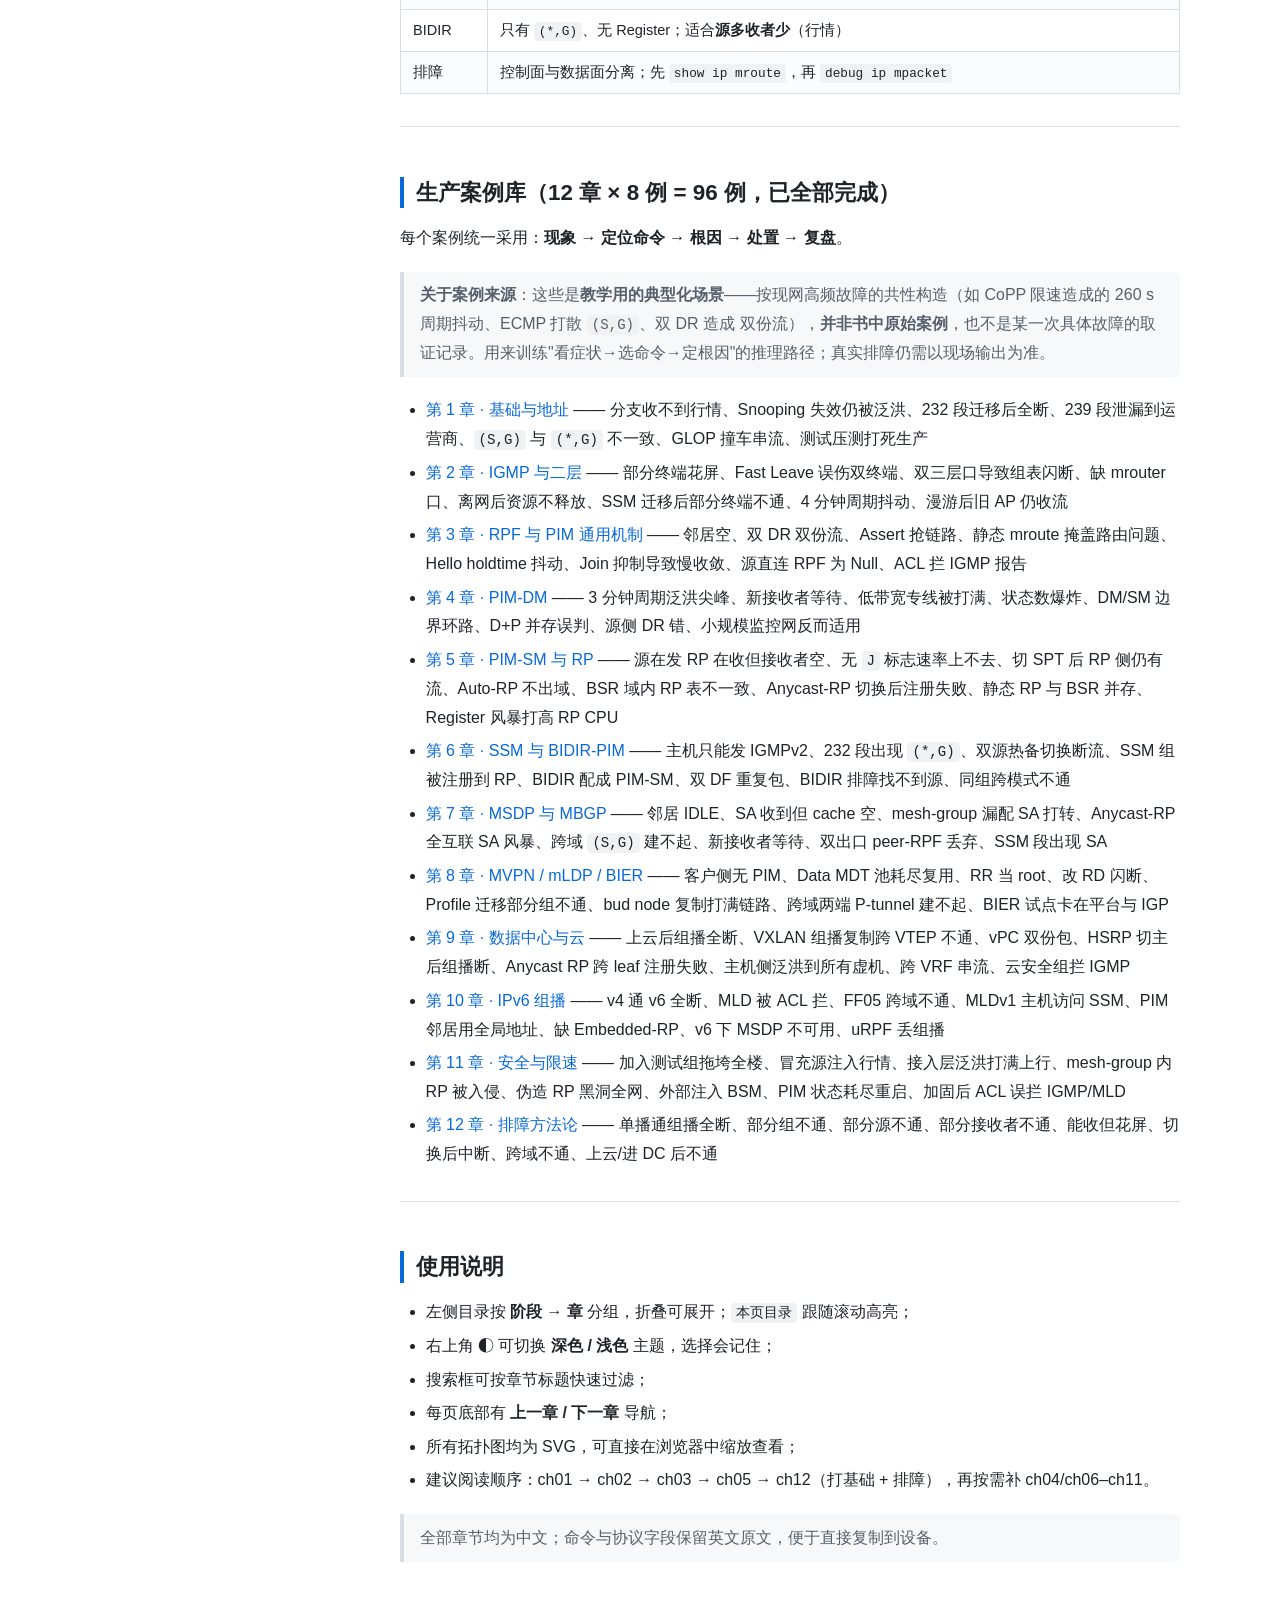
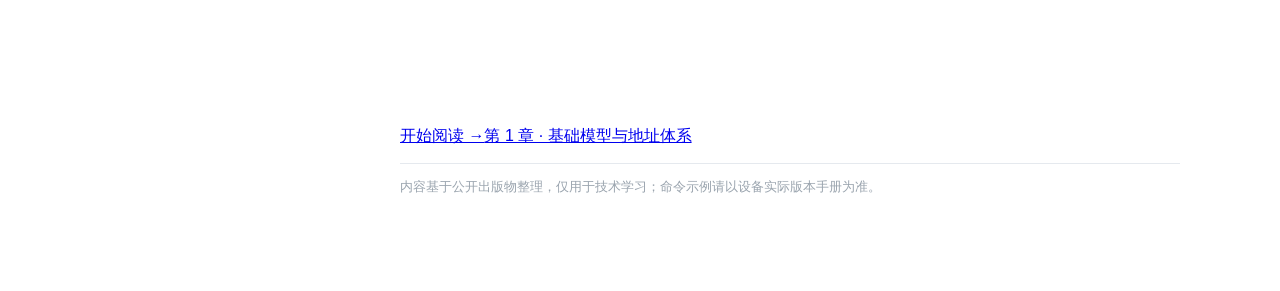
==== commit 8b73bba1: "ch08 重写为完整大规模组播章（v2 Ch3 全章：MDT/mLDP/Profiles/Extranet/BIER/TE，33 行页码索引）；ch12 定性为已精读并回归原文三步法；补 6 处 iP" ====
--- a/index.html
+++ b/index.html
@@ -4,7 +4,7 @@
 <meta charset="utf-8">
 <meta name="viewport" content="width=device-width, initial-scale=1">
 <title>学习路线总览 · IP 组播学习路线</title>
-<meta name="description" content="IP 组播学习路线：四阶段十二章精读笔记，78 个生产案例，16 张 SVG 拓扑图。">
+<meta name="description" content="IP 组播学习路线：四阶段十二章精读笔记，96 个生产案例，16 张 SVG 拓扑图。">
 <link rel="icon" href="data:image/svg+xml,<svg xmlns='http://www.w3.org/2000/svg' viewBox='0 0 32 32'><rect width='32' height='32' rx='6' fill='%230969da'/><circle cx='16' cy='16' r='4' fill='white'/><circle cx='16' cy='6' r='2.6' fill='white'/><circle cx='25' cy='21' r='2.6' fill='white'/><circle cx='7' cy='21' r='2.6' fill='white'/><path d='M16 10.6V8.6M18.9 17.6l3.4 2M13.1 17.6l-3.4 2' stroke='white' stroke-width='1.6'/></svg>">
 <link rel="stylesheet" href="assets/css/site.css">
 <script>
@@ -69,7 +69,7 @@
       <summary>阶段三 · 域间与规模化</summary>
       <ul>
         <li><a href="chapters/ch07-msdp-mbgp.html" data-path="chapters/ch07-msdp-mbgp.html">第 7 章 · MSDP 与 MBGP 域间组播</a></li>
-        <li><a href="chapters/ch08-mvpn-scale.html" data-path="chapters/ch08-mvpn-scale.html">第 8 章 · MVPN / MLDP / 组播 TE</a></li>
+        <li><a href="chapters/ch08-mvpn-scale.html" data-path="chapters/ch08-mvpn-scale.html">第 8 章 · MVPN / mLDP / BIER</a></li>
       </ul>
     </details>
     <details class="group part" data-part="阶段四" open>
@@ -105,14 +105,12 @@
 <h2 id="_1">制作进度</h2>
 <div class="pg-box">
   <div class="pg-head">
-    <span class="pg-title">制作进度 <b>11 / 12 章</b>（另 1 章部分核对）</span>
-    <span class="pg-pct">92%</span>
+    <span class="pg-title">制作进度 <b>12 / 12 章</b></span>
+    <span class="pg-pct">100%</span>
   </div>
-  <div class="pg-bar"><i style="width:92%"></i></div>
+  <div class="pg-bar"><i style="width:100%"></i></div>
   <p class="pg-legend">
-    <span class="pg-pill pg-done">精读完成</span> = 已回原文逐段精读，带纸面页码索引 + 8 例工程案例：<strong>11 章</strong>；
-    <span class="pg-pill pg-partial">部分核对</span> = 章节主题在四本原书中覆盖不足，只有部分内容能对上页码，
-    其余按 RFC / 工程经验整理并已在文内标注：<strong>1 章</strong>。
+    <span class="pg-pill pg-done">精读完成</span> = 已回原文逐段精读，带纸面页码索引 + 8 例工程案例：<strong>12 章</strong>
   </p>
   <table class="pg-table">
     <thead><tr><th>章节</th><th>精读/核对范围</th><th>状态</th></tr></thead>
@@ -124,15 +122,16 @@
 <tr><td><a href="chapters/ch05-pim-sm-rp.html">第 5 章 · PIM-SM 与 RP 发现</a></td><td class="pg-note">精读 Aweya §5.7 / §5.14 / §5.16、W Ch5</td><td><span class="pg-pill pg-done">精读完成</span></td></tr>
 <tr><td><a href="chapters/ch06-ssm-bidir.html">第 6 章 · SSM 与 BIDIR-PIM</a></td><td class="pg-note">精读 Aweya §5.17–5.18、§1.2.3（BIDIR 无原书章节）</td><td><span class="pg-pill pg-done">精读完成</span></td></tr>
 <tr><td><a href="chapters/ch07-msdp-mbgp.html">第 7 章 · MSDP 与 MBGP 域间组播</a></td><td class="pg-note">精读 Aweya Ch6（p.361–386）</td><td><span class="pg-pill pg-done">精读完成</span></td></tr>
-<tr><td><a href="chapters/ch08-mvpn-scale.html">第 8 章 · MVPN / MLDP / 组播 TE</a></td><td class="pg-note">仅 v2 的 tunnel/DMVPN 有原文；mVPN/mLDP 按 RFC 整理</td><td><span class="pg-pill pg-partial">部分核对</span></td></tr>
+<tr><td><a href="chapters/ch08-mvpn-scale.html">第 8 章 · MVPN / mLDP / BIER</a></td><td class="pg-note">精读 v2 Ch3 全章 p.137–205（含 mLDP/BIER）、Ch6 MVPN 排障 p.314–331</td><td><span class="pg-pill pg-done">精读完成</span></td></tr>
 <tr><td><a href="chapters/ch09-datacenter-cloud.html">第 9 章 · 数据中心与云中的组播</a></td><td class="pg-note">精读 v2 Ch2（p.99–120）云与 overlay 部分</td><td><span class="pg-pill pg-done">精读完成</span></td></tr>
 <tr><td><a href="chapters/ch10-ipv6-multicast.html">第 10 章 · IPv6 组播</a></td><td class="pg-note">精读 Aweya §1.3（p.5–19）IPv6 与 MLD</td><td><span class="pg-pill pg-done">精读完成</span></td></tr>
 <tr><td><a href="chapters/ch11-security.html">第 11 章 · 组播安全与过滤</a></td><td class="pg-note">精读 Aweya §6.6–6.8（p.380–385）、v2 p.13–14</td><td><span class="pg-pill pg-done">精读完成</span></td></tr>
-<tr><td><a href="chapters/ch12-troubleshooting.html">第 12 章 · 排障方法论</a></td><td class="pg-note">精读 Aweya p.40–42 / p.272、v2 p.9/60（方法论为原创）</td><td><span class="pg-pill pg-done">精读完成</span></td></tr>
+<tr><td><a href="chapters/ch12-troubleshooting.html">第 12 章 · 排障方法论</a></td><td class="pg-note">精读 v2 Ch6 p.283–331（三步法）、Aweya p.40–42 / p.272</td><td><span class="pg-pill pg-done">精读完成</span></td></tr>
     </tbody>
   </table>
   <p class="pg-foot">
-    书库共 4 本原书全文约 4.2 MB；目前已真正读入并核对约 0.75 MB（≈18%）。
+    书库共 4 本原书 1920 页；各章索引中<strong>显式写出并去重</strong>的纸面页共 319 页（≈16.6%）。
+    该口径是“能回查到页码的下限”，不代表逐页通读；<code>tools/coverage.py</code> 可复算。
     全部“工程案例”为教学用的典型化场景（按现网常见故障构造），并非书中原案例。
   </p>
 </div>
@@ -231,8 +230,8 @@
 </tr>
 <tr>
 <td><a href="chapters/ch08-mvpn-scale.html">第 8 章</a></td>
-<td>MVPN / MLDP / Provider / 组播 TE</td>
-<td>Default MDT 与 Data MDT 怎么分工？</td>
+<td>MVPN / mLDP / BIER / 组播 TE</td>
+<td>Default MDT 与 Data MDT 怎么分工？BIER 为何不要 PIM？</td>
 <td>8</td>
 </tr>
 </tbody>
@@ -332,7 +331,7 @@
 <li><a href="chapters/ch05-pim-sm-rp.html">第 5 章 · PIM-SM 与 RP</a> —— 源在发 RP 在收但接收者空、无 <code>J</code> 标志速率上不去、切 SPT 后 RP 侧仍有流、Auto-RP 不出域、BSR 域内 RP 表不一致、Anycast-RP 切换后注册失败、静态 RP 与 BSR 并存、Register 风暴打高 RP CPU</li>
 <li><a href="chapters/ch06-ssm-bidir.html">第 6 章 · SSM 与 BIDIR-PIM</a> —— 主机只能发 IGMPv2、232 段出现 <code>(*,G)</code>、双源热备切换断流、SSM 组被注册到 RP、BIDIR 配成 PIM-SM、双 DF 重复包、BIDIR 排障找不到源、同组跨模式不通</li>
 <li><a href="chapters/ch07-msdp-mbgp.html">第 7 章 · MSDP 与 MBGP</a> —— 邻居 IDLE、SA 收到但 cache 空、mesh-group 漏配 SA 打转、Anycast-RP 全互联 SA 风暴、跨域 <code>(S,G)</code> 建不起、新接收者等待、双出口 peer-RPF 丢弃、SSM 段出现 SA</li>
-<li><a href="chapters/ch08-mvpn-scale.html">第 8 章 · MVPN / mLDP</a> —— P-tunnel 通但客户组播不通、S-PMSI 切换带宽尖峰、bud node 复制致链路拥塞、改 RD 业务闪断、跨 AS Option B 不通、MTU 致大包丢、RR 未开 mVPN AFI、hub 复制能力不足</li>
+<li><a href="chapters/ch08-mvpn-scale.html">第 8 章 · MVPN / mLDP / BIER</a> —— 客户侧无 PIM、Data MDT 池耗尽复用、RR 当 root、改 RD 闪断、Profile 迁移部分组不通、bud node 复制打满链路、跨域两端 P-tunnel 建不起、BIER 试点卡在平台与 IGP</li>
 <li><a href="chapters/ch09-datacenter-cloud.html">第 9 章 · 数据中心与云</a> —— 上云后组播全断、VXLAN 组播复制跨 VTEP 不通、vPC 双份包、HSRP 切主后组播断、Anycast RP 跨 leaf 注册失败、主机侧泛洪到所有虚机、跨 VRF 串流、云安全组拦 IGMP</li>
 <li><a href="chapters/ch10-ipv6-multicast.html">第 10 章 · IPv6 组播</a> —— v4 通 v6 全断、MLD 被 ACL 拦、FF05 跨域不通、MLDv1 主机访问 SSM、PIM 邻居用全局地址、缺 Embedded-RP、v6 下 MSDP 不可用、uRPF 丢组播</li>
 <li><a href="chapters/ch11-security.html">第 11 章 · 安全与限速</a> —— 加入测试组拖垮全楼、冒充源注入行情、接入层泛洪打满上行、mesh-group 内 RP 被入侵、伪造 RP 黑洞全网、外部注入 BSM、PIM 状态耗尽重启、加固后 ACL 误拦 IGMP/MLD</li>
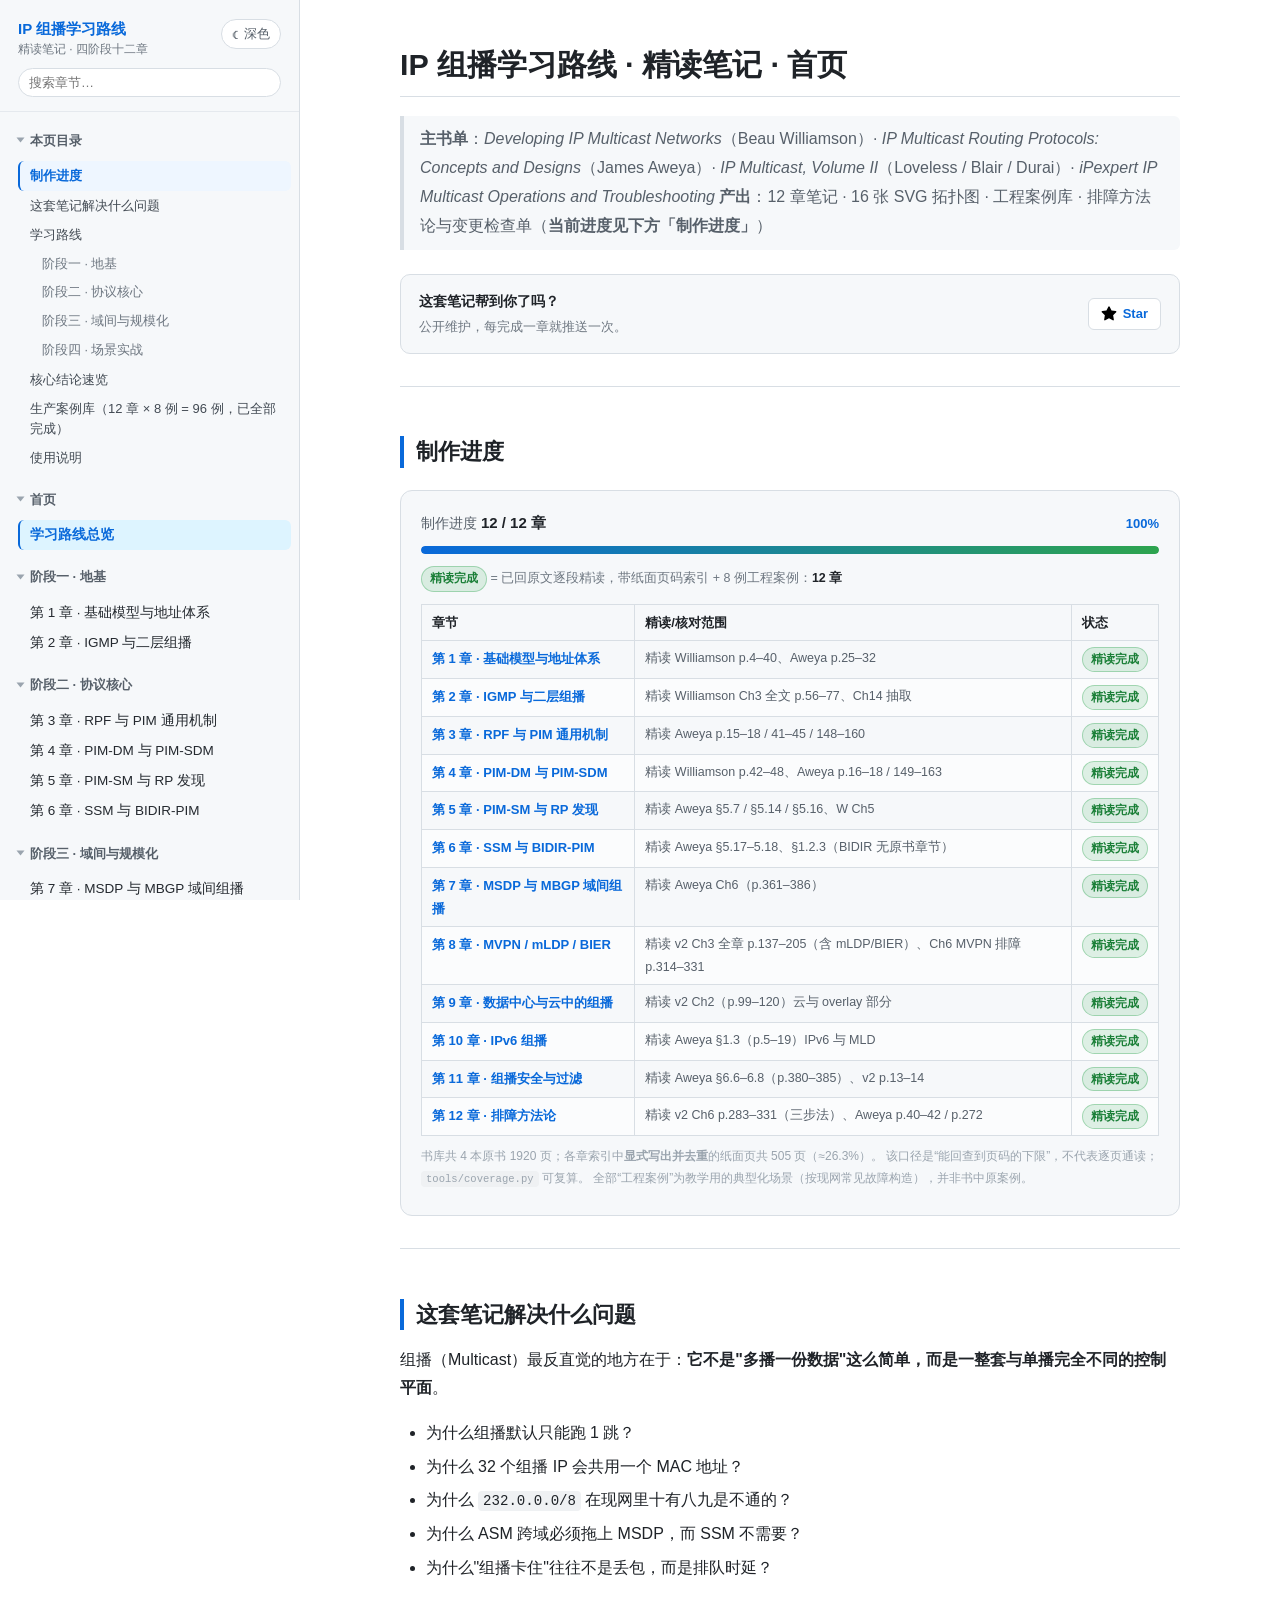
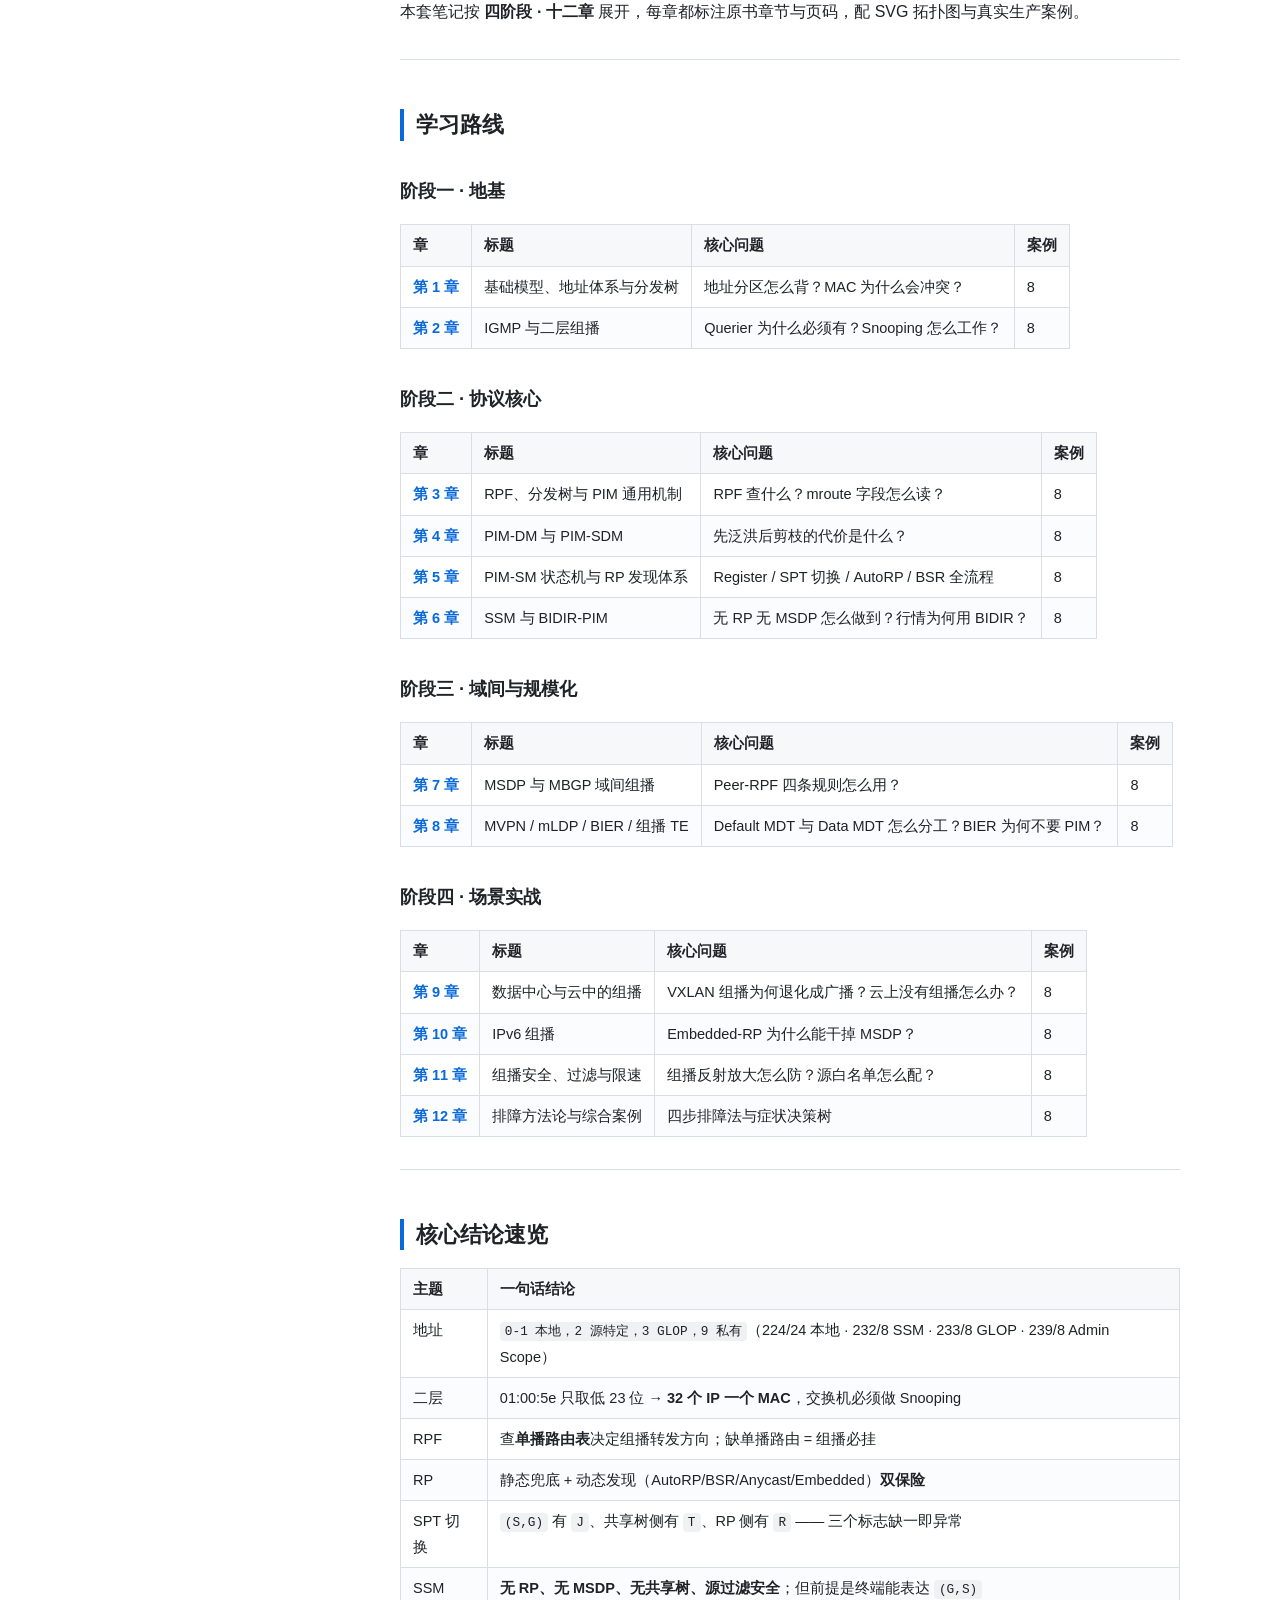
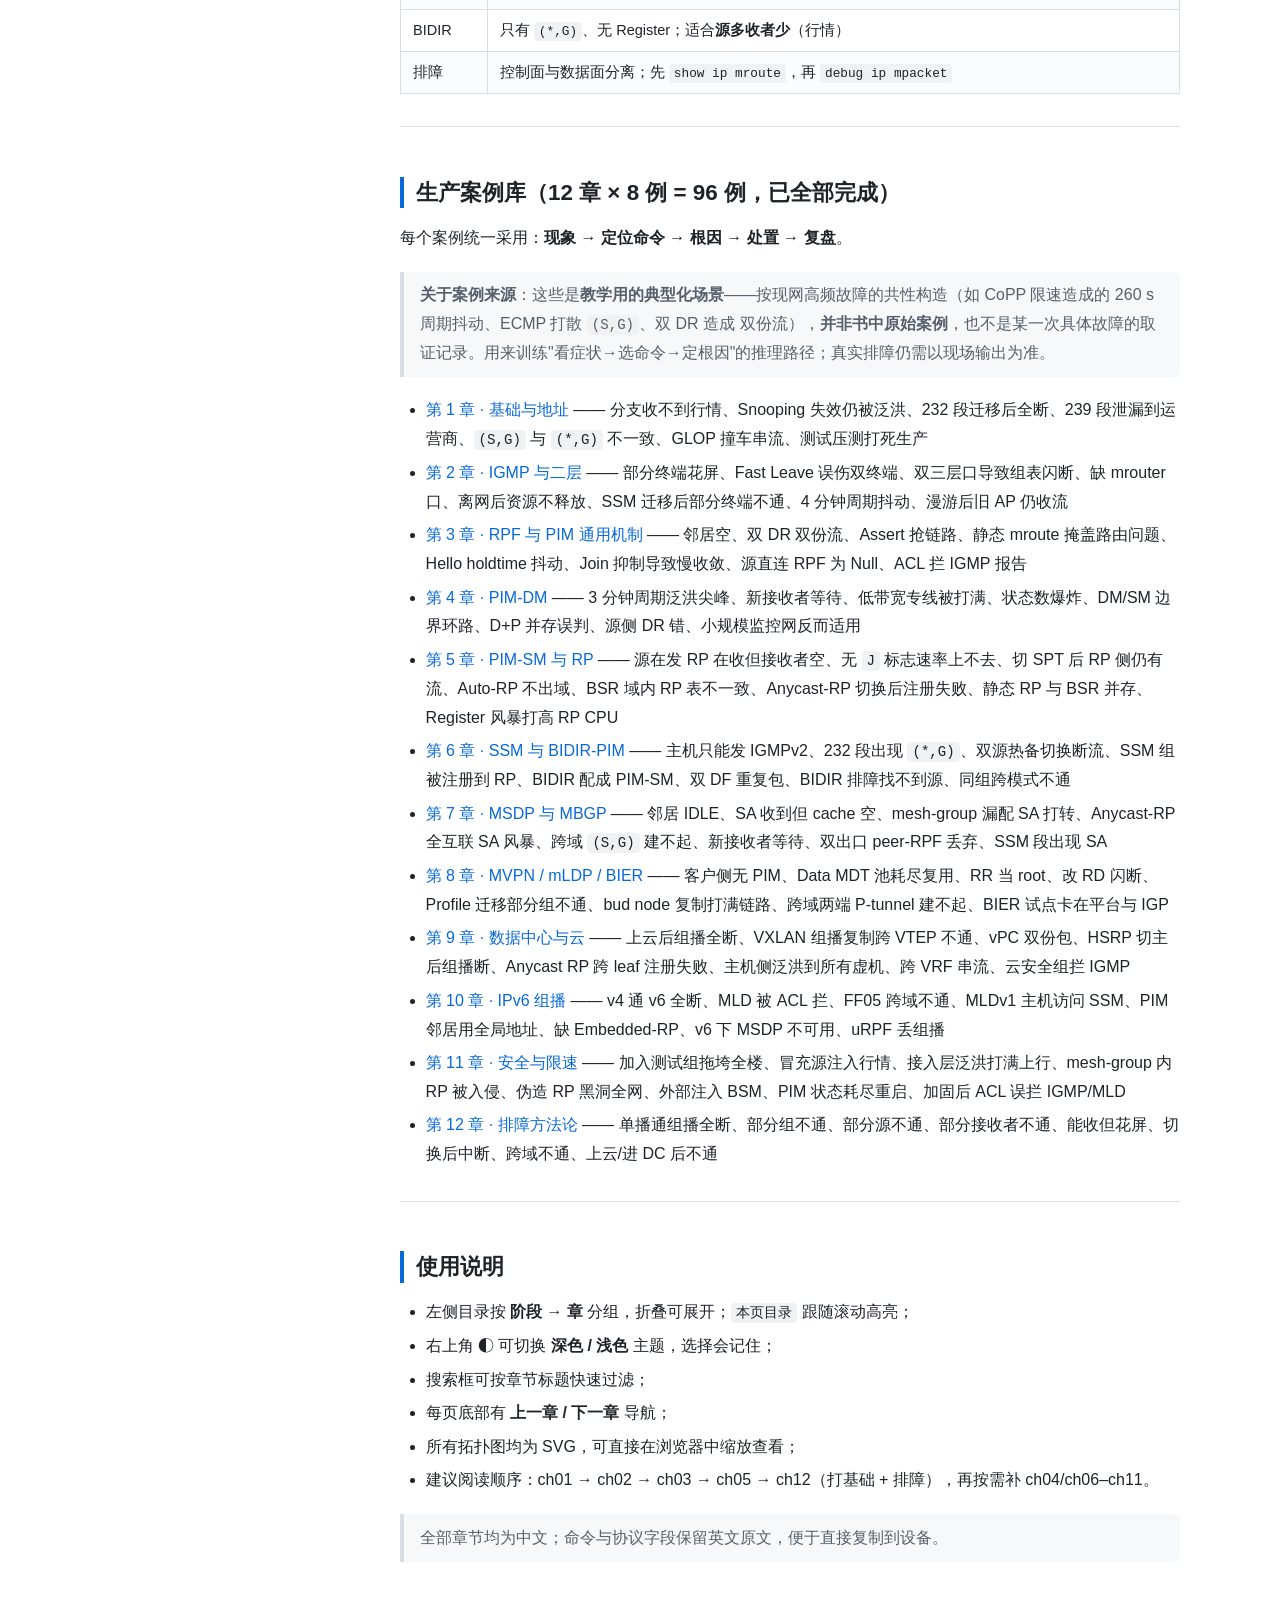
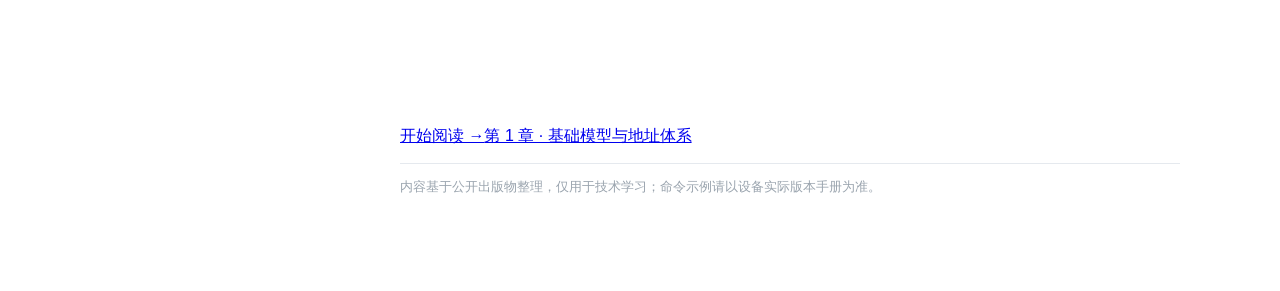
==== commit c3e08098: "补 20 行原书索引把页级覆盖率从 16.6% 提到 26.3%（W 158/589、Aweya 105/483、v2 85/370、iPexpert 157/478）；首页覆盖率改由 tools/c" ====
--- a/index.html
+++ b/index.html
@@ -130,7 +130,7 @@
     </tbody>
   </table>
   <p class="pg-foot">
-    书库共 4 本原书 1920 页；各章索引中<strong>显式写出并去重</strong>的纸面页共 319 页（≈16.6%）。
+    书库共 4 本原书 1920 页；各章索引中<strong>显式写出并去重</strong>的纸面页共 505 页（≈26.3%）。
     该口径是“能回查到页码的下限”，不代表逐页通读；<code>tools/coverage.py</code> 可复算。
     全部“工程案例”为教学用的典型化场景（按现网常见故障构造），并非书中原案例。
   </p>
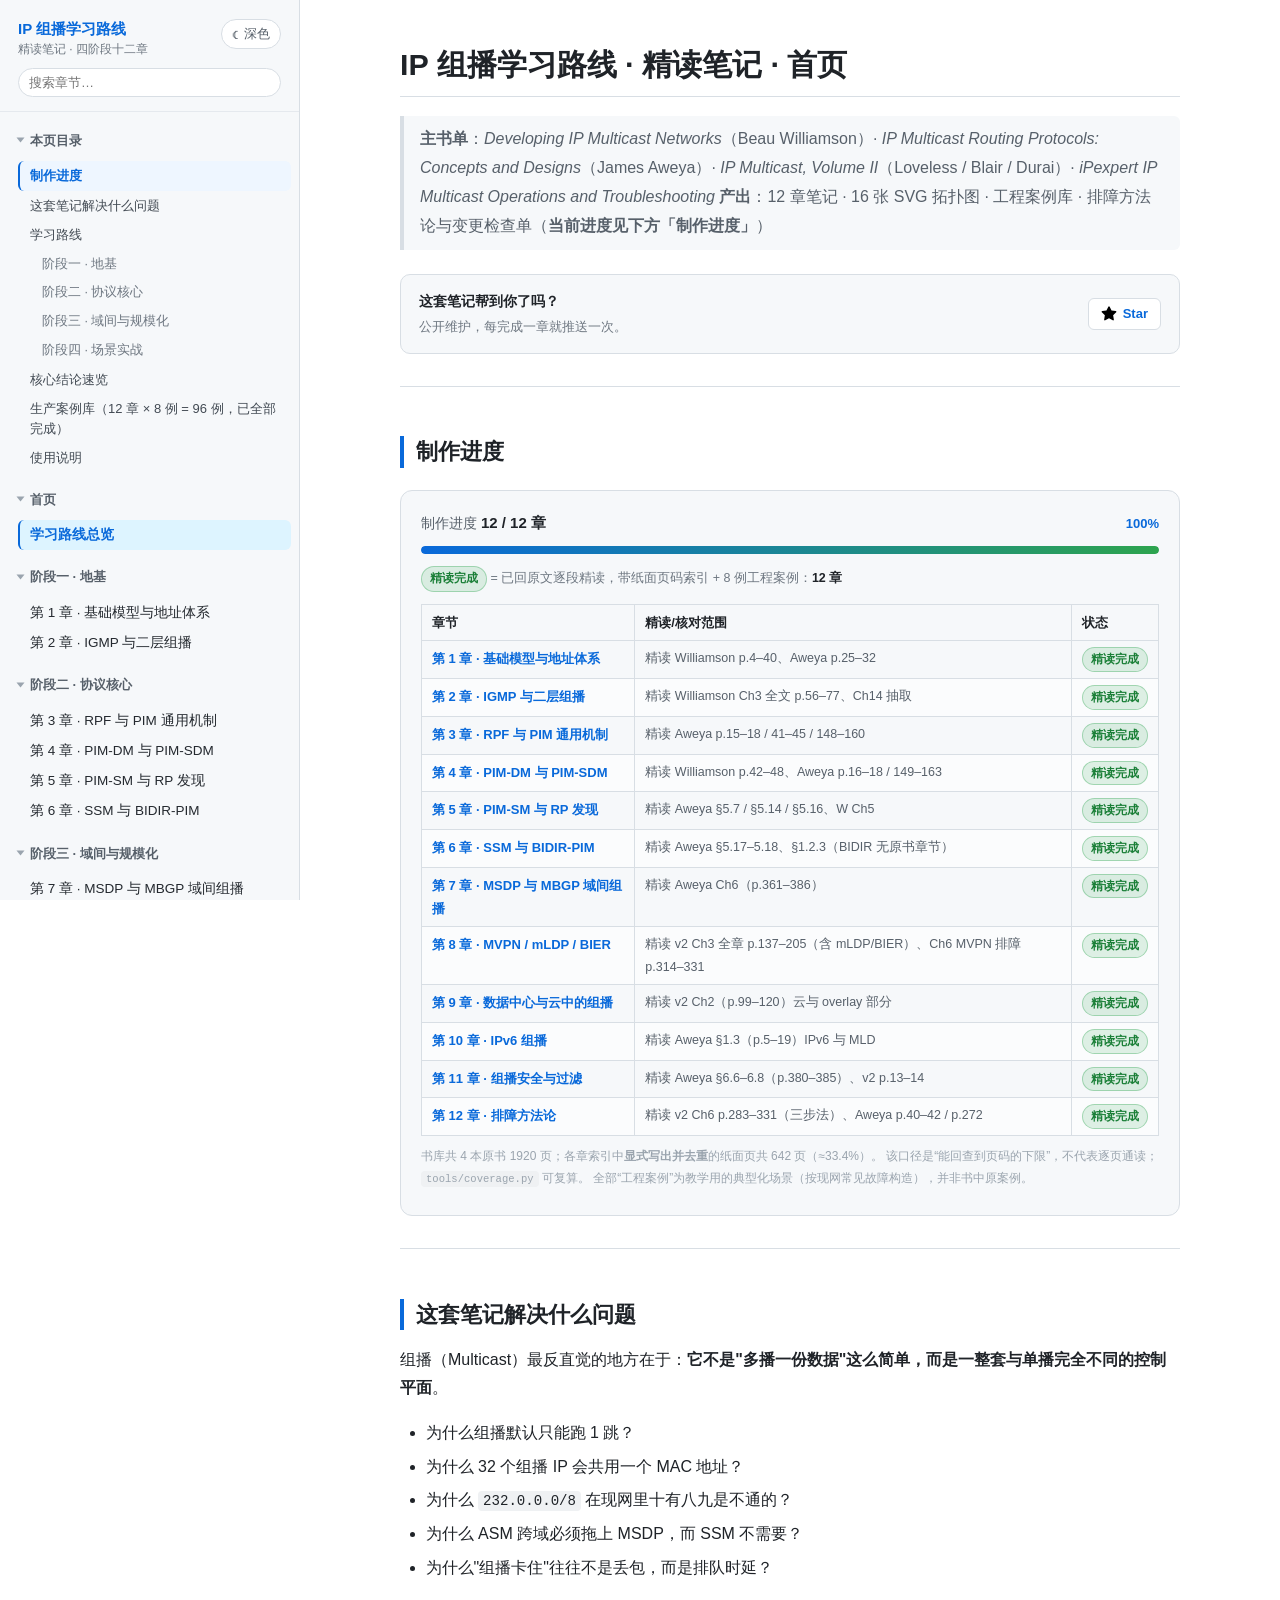
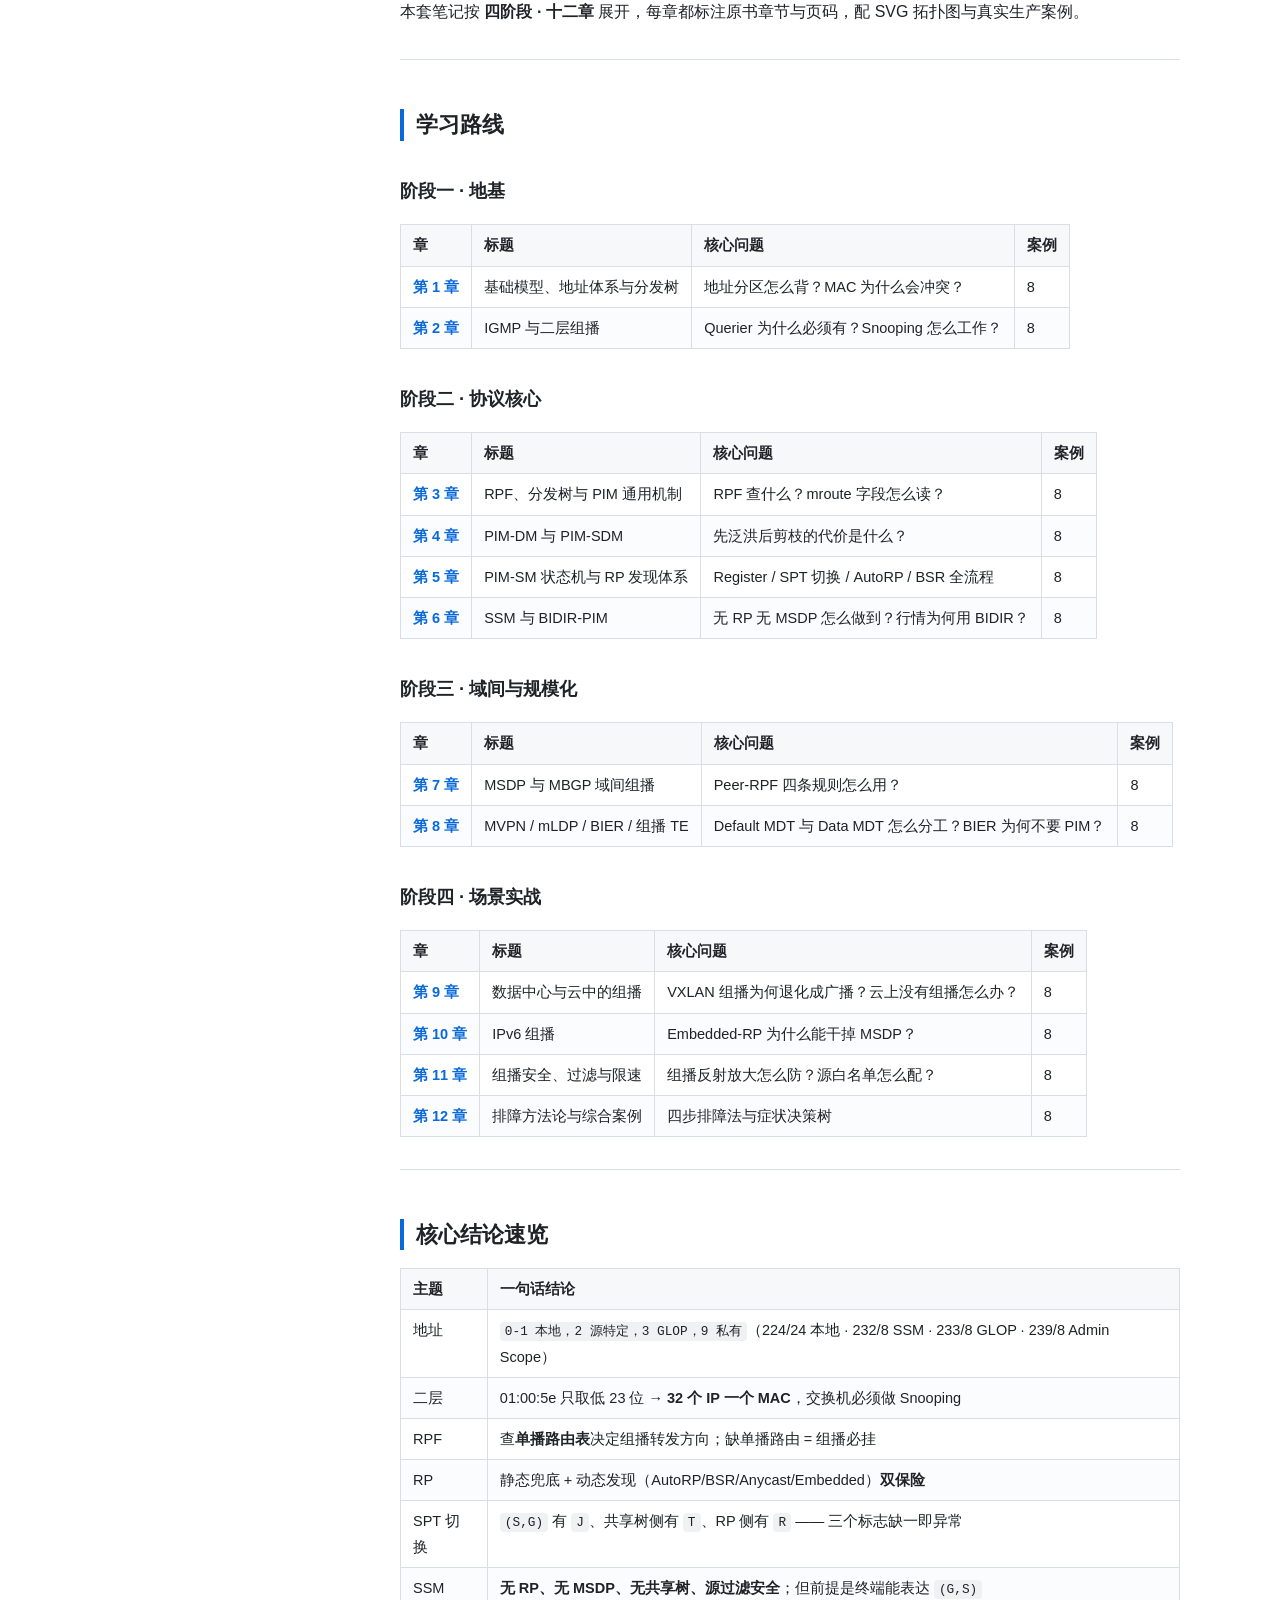
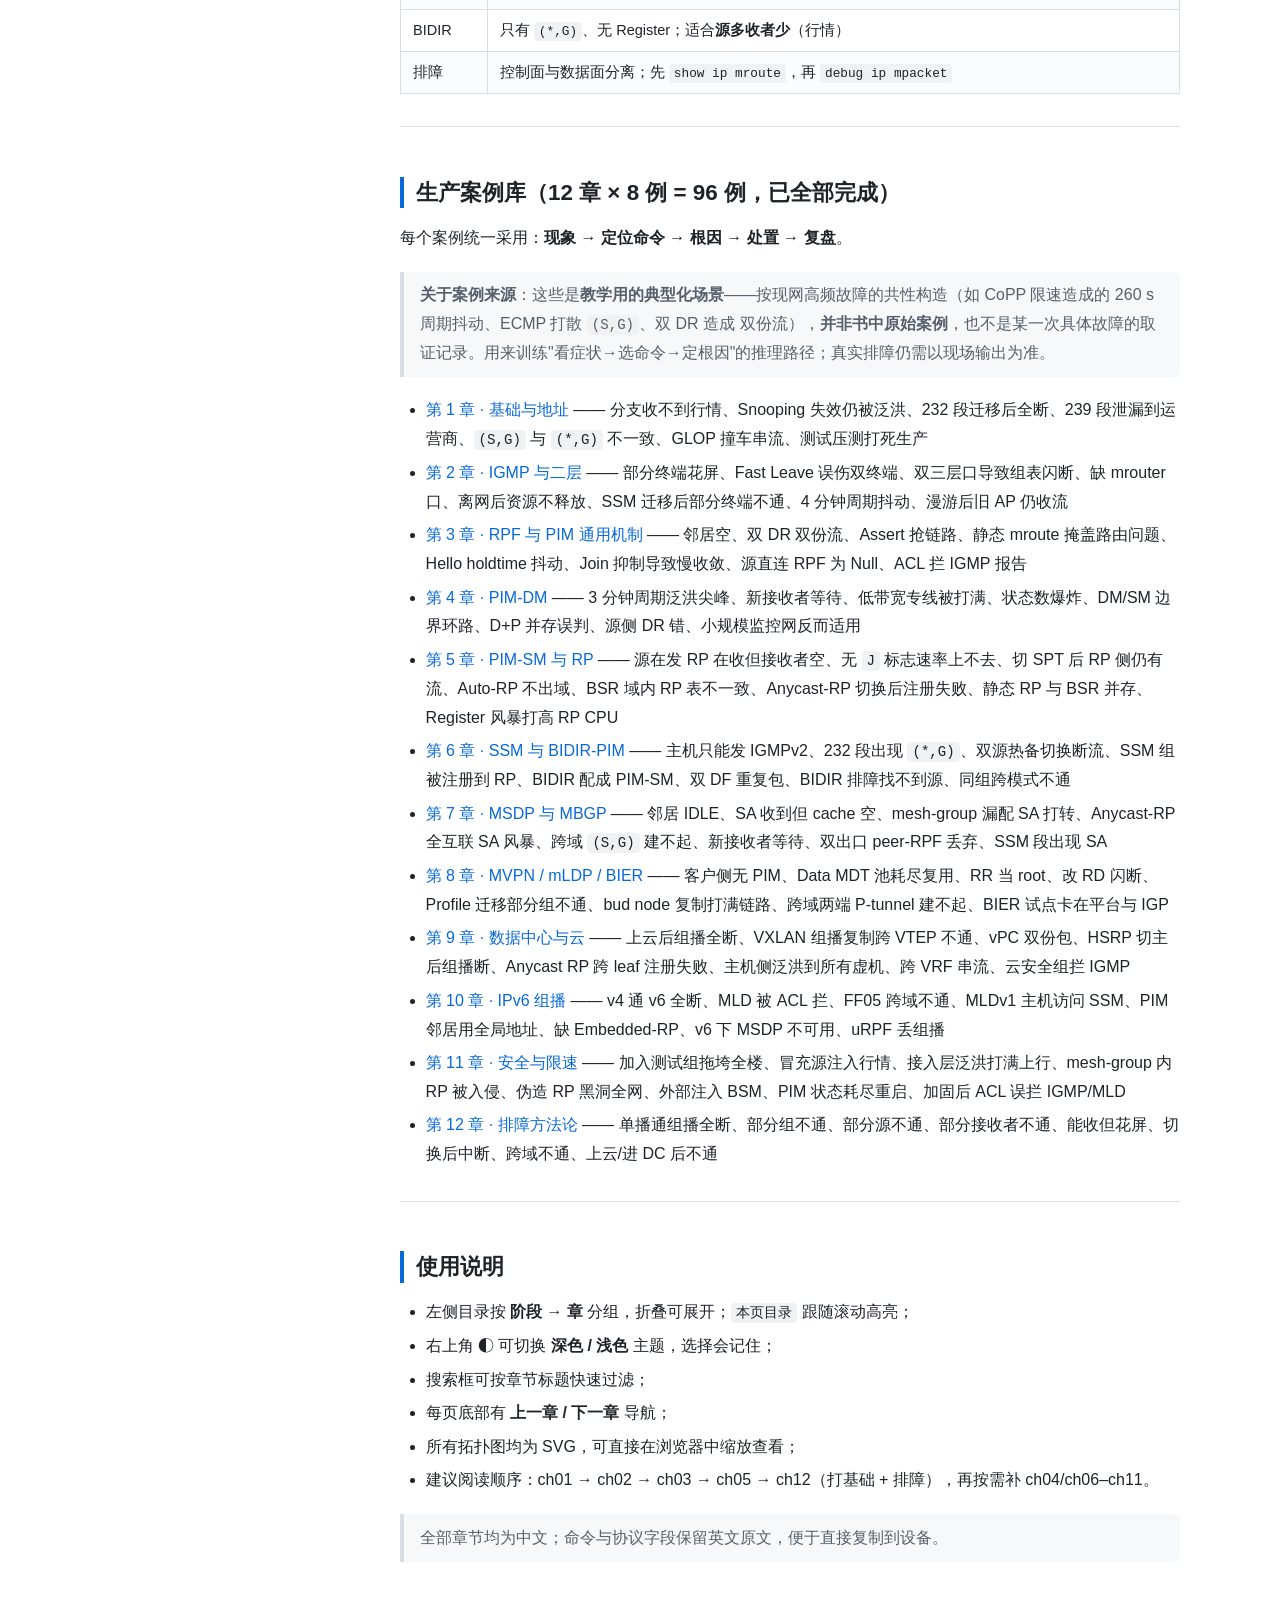
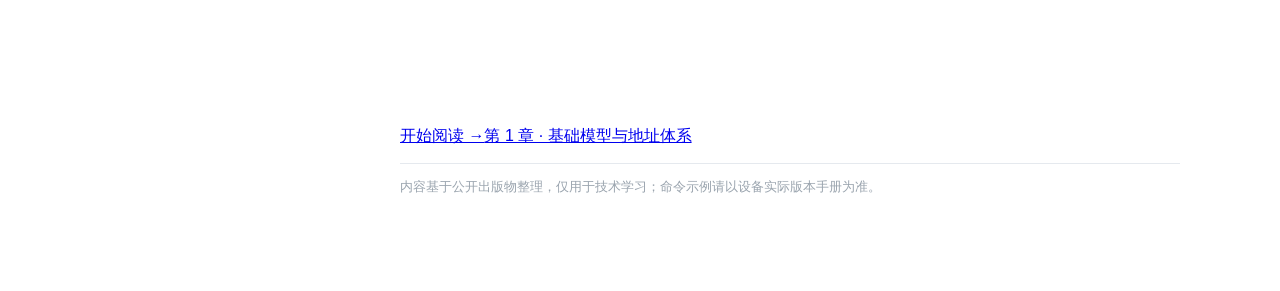
==== commit 3e87c7a8: "补 23 行原书索引：v2 Ch1 域间/防火墙 p.22-98、Ch4 数据中心 p.207-235、Ch5 设计 p.274-282；Aweya Ch2/Ch3/Ch6 报文与机制；覆盖率 26." ====
--- a/index.html
+++ b/index.html
@@ -130,7 +130,7 @@
     </tbody>
   </table>
   <p class="pg-foot">
-    书库共 4 本原书 1920 页；各章索引中<strong>显式写出并去重</strong>的纸面页共 505 页（≈26.3%）。
+    书库共 4 本原书 1920 页；各章索引中<strong>显式写出并去重</strong>的纸面页共 642 页（≈33.4%）。
     该口径是“能回查到页码的下限”，不代表逐页通读；<code>tools/coverage.py</code> 可复算。
     全部“工程案例”为教学用的典型化场景（按现网常见故障构造），并非书中原案例。
   </p>
